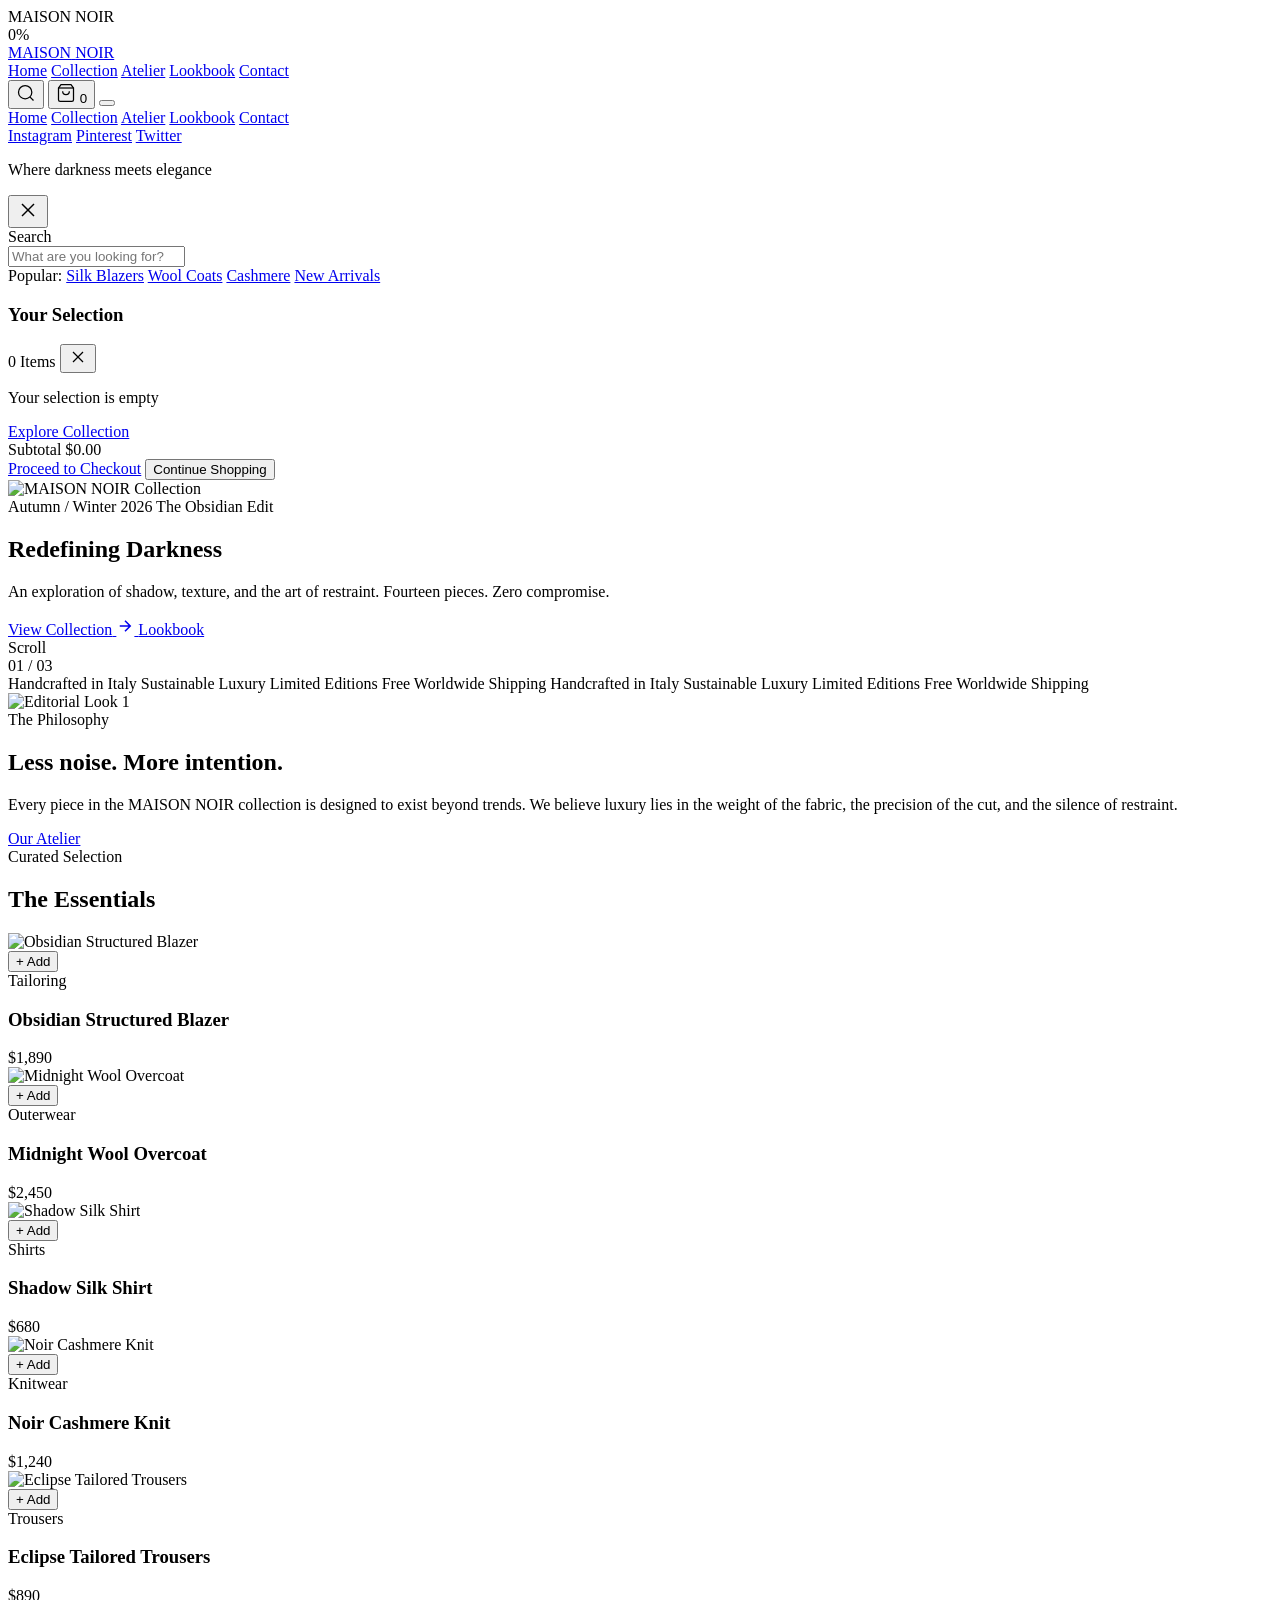
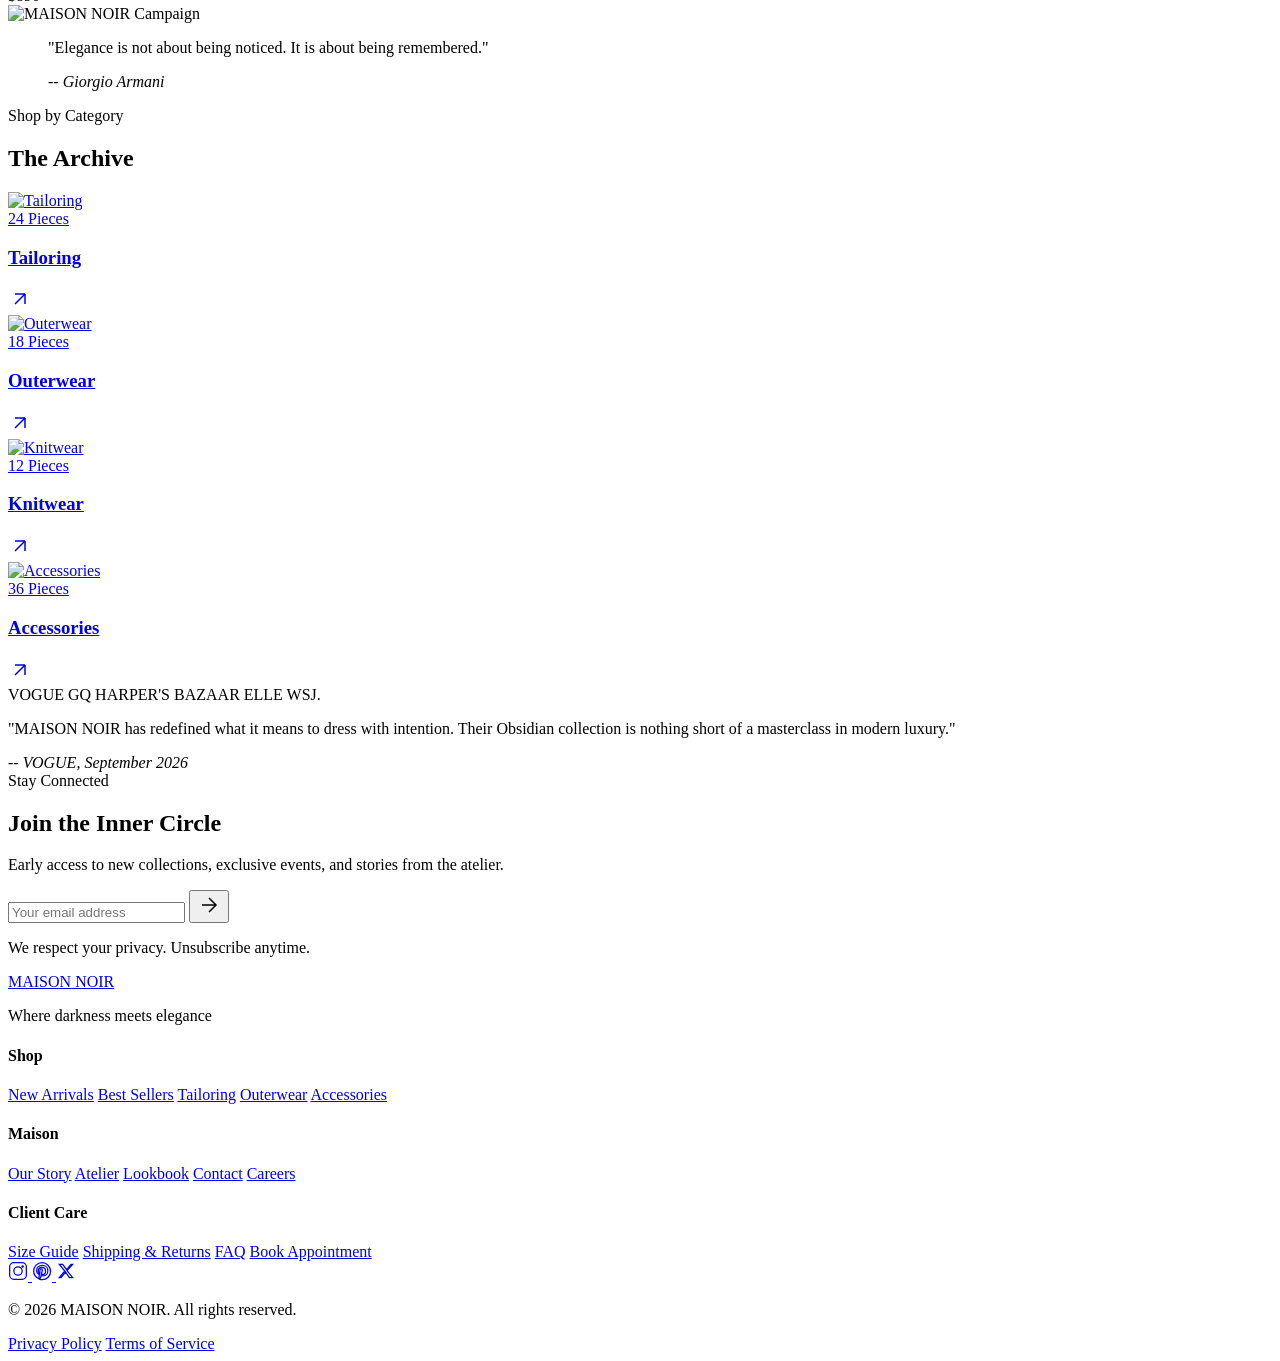
==== index.html @ 8f230a2c "feat: MAISON NOIR homepage — hero, editorial, horizontal scroll collection, bento grid, press, newsl" ====
<!DOCTYPE html>
<html lang="en">
<head>
  <meta charset="UTF-8">
  <meta name="viewport" content="width=device-width, initial-scale=1.0">
  <title>MAISON NOIR — Luxury Fashion House</title>
  <meta name="description" content="MAISON NOIR — Where darkness meets elegance. Curated luxury fashion for the discerning.">
  <link rel="preconnect" href="https://fonts.googleapis.com">
  <link rel="preconnect" href="https://fonts.gstatic.com" crossorigin>
  <link href="https://fonts.googleapis.com/css2?family=Cormorant+Garamond:ital,wght@0,300;0,400;0,500;0,600;0,700;1,300;1,400;1,500&family=Outfit:wght@200;300;400;500;600;700&display=swap" rel="stylesheet">
  <link rel="stylesheet" href="css/style.css">
  <!-- GSAP + ScrollTrigger + Lenis for premium scroll experience -->
  <script src="https://cdn.jsdelivr.net/npm/gsap@3.12.7/dist/gsap.min.js" defer></script>
  <script src="https://cdn.jsdelivr.net/npm/gsap@3.12.7/dist/ScrollTrigger.min.js" defer></script>
  <script src="https://unpkg.com/lenis@1.1.18/dist/lenis.min.js" defer></script>
</head>
<body data-page="home">

  <!-- CUSTOM CURSOR -->
  <div class="cursor" id="cursor">
    <div class="cursor-dot"></div>
    <div class="cursor-ring"></div>
  </div>

  <!-- PRELOADER -->
  <div class="preloader" id="preloader">
    <div class="preloader-inner">
      <div class="preloader-line"></div>
      <span class="preloader-text">MAISON NOIR</span>
      <div class="preloader-counter">
        <span id="preloader-num">0</span><span>%</span>
      </div>
    </div>
  </div>

  <!-- NAVIGATION -->
  <header class="nav" id="nav">
    <div class="nav-inner">
      <a href="index.html" class="nav-logo">
        <span class="logo-text">MAISON</span>
        <span class="logo-accent">NOIR</span>
      </a>
      <nav class="nav-menu">
        <a href="index.html" class="nav-link active" data-text="Home">Home</a>
        <a href="shop.html" class="nav-link" data-text="Collection">Collection</a>
        <a href="about.html" class="nav-link" data-text="Atelier">Atelier</a>
        <a href="lookbook.html" class="nav-link" data-text="Lookbook">Lookbook</a>
        <a href="contact.html" class="nav-link" data-text="Contact">Contact</a>
      </nav>
      <div class="nav-actions">
        <button class="nav-btn nav-search-btn" aria-label="Search">
          <svg width="20" height="20" viewBox="0 0 24 24" fill="none" stroke="currentColor" stroke-width="1.5"><circle cx="11" cy="11" r="8"/><path d="m21 21-4.35-4.35"/></svg>
        </button>
        <button class="nav-btn nav-cart-btn" aria-label="Cart">
          <svg width="20" height="20" viewBox="0 0 24 24" fill="none" stroke="currentColor" stroke-width="1.5"><path d="M6 2L3 6v14a2 2 0 002 2h14a2 2 0 002-2V6l-3-4z"/><line x1="3" y1="6" x2="21" y2="6"/><path d="M16 10a4 4 0 01-8 0"/></svg>
          <span class="cart-count">0</span>
        </button>
        <button class="nav-btn nav-menu-btn" id="menuToggle" aria-label="Menu">
          <div class="menu-btn-lines">
            <span></span>
            <span></span>
          </div>
        </button>
      </div>
    </div>
  </header>

  <!-- MOBILE MENU -->
  <div class="mobile-menu" id="mobileMenu">
    <div class="mobile-menu-bg"></div>
    <div class="mobile-menu-content">
      <nav class="mobile-nav">
        <a href="index.html" class="mobile-link active" data-index="01">Home</a>
        <a href="shop.html" class="mobile-link" data-index="02">Collection</a>
        <a href="about.html" class="mobile-link" data-index="03">Atelier</a>
        <a href="lookbook.html" class="mobile-link" data-index="04">Lookbook</a>
        <a href="contact.html" class="mobile-link" data-index="05">Contact</a>
      </nav>
      <div class="mobile-menu-footer">
        <div class="mobile-socials">
          <a href="#">Instagram</a>
          <a href="#">Pinterest</a>
          <a href="#">Twitter</a>
        </div>
        <p class="mobile-tagline">Where darkness meets elegance</p>
      </div>
    </div>
  </div>

  <!-- SEARCH OVERLAY -->
  <div class="search-overlay" id="searchOverlay">
    <button class="search-close" id="searchClose" aria-label="Close search">
      <svg width="24" height="24" viewBox="0 0 24 24" fill="none" stroke="currentColor" stroke-width="1.5"><line x1="18" y1="6" x2="6" y2="18"/><line x1="6" y1="6" x2="18" y2="18"/></svg>
    </button>
    <div class="search-inner">
      <span class="search-label">Search</span>
      <div class="search-input-wrap">
        <input type="text" class="search-input" placeholder="What are you looking for?" autocomplete="off">
        <div class="search-input-line"></div>
      </div>
      <div class="search-suggestions">
        <span>Popular:</span>
        <a href="shop.html">Silk Blazers</a>
        <a href="shop.html">Wool Coats</a>
        <a href="shop.html">Cashmere</a>
        <a href="shop.html">New Arrivals</a>
      </div>
    </div>
  </div>

  <!-- CART DRAWER -->
  <div class="cart-overlay" id="cartOverlay"></div>
  <div class="cart-drawer" id="cartDrawer">
    <div class="cart-header">
      <h3>Your Selection</h3>
      <span class="cart-item-count">0 Items</span>
      <button class="cart-close" id="cartClose" aria-label="Close cart">
        <svg width="20" height="20" viewBox="0 0 24 24" fill="none" stroke="currentColor" stroke-width="1.5"><line x1="18" y1="6" x2="6" y2="18"/><line x1="6" y1="6" x2="18" y2="18"/></svg>
      </button>
    </div>
    <div class="cart-body">
      <div class="cart-empty">
        <p>Your selection is empty</p>
        <a href="shop.html" class="btn btn-primary">Explore Collection</a>
      </div>
      <div class="cart-items"></div>
    </div>
    <div class="cart-footer">
      <div class="cart-subtotal">
        <span>Subtotal</span>
        <span class="cart-subtotal-price">$0.00</span>
      </div>
      <a href="#" class="btn btn-primary btn-full">Proceed to Checkout</a>
      <button class="btn btn-ghost cart-continue">Continue Shopping</button>
    </div>
  </div>

  <!-- ====== HERO SECTION ====== -->
  <section class="hero" id="hero">
    <div class="hero-bg">
      <div class="hero-bg-overlay"></div>
      <img src="https://images.unsplash.com/photo-1558618666-fcd25c85f82e?w=1920&q=80" alt="MAISON NOIR Collection" class="hero-bg-img">
    </div>
    <div class="hero-content">
      <div class="hero-eyebrow">
        <span class="hero-season">Autumn / Winter 2026</span>
        <span class="hero-divider"></span>
        <span class="hero-collection-name">The Obsidian Edit</span>
      </div>
      <h1 class="hero-title">
        <span class="hero-title-line"><span class="hero-title-word">Redefining</span></span>
        <span class="hero-title-line"><span class="hero-title-word">Darkness</span></span>
      </h1>
      <p class="hero-subtitle">An exploration of shadow, texture, and the art of restraint. Fourteen pieces. Zero compromise.</p>
      <div class="hero-ctas">
        <a href="shop.html" class="btn btn-primary">
          <span class="btn-text">View Collection</span>
          <span class="btn-arrow">
            <svg width="18" height="18" viewBox="0 0 24 24" fill="none" stroke="currentColor" stroke-width="2"><path d="M5 12h14M12 5l7 7-7 7"/></svg>
          </span>
        </a>
        <a href="lookbook.html" class="btn btn-ghost">
          <span class="btn-text">Lookbook</span>
        </a>
      </div>
    </div>
    <div class="hero-scroll-indicator">
      <span>Scroll</span>
      <div class="hero-scroll-line"></div>
    </div>
    <div class="hero-slide-counter">
      <span class="counter-current">01</span>
      <span class="counter-sep">/</span>
      <span class="counter-total">03</span>
    </div>
  </section>

  <!-- ====== MARQUEE SECTION ====== -->
  <section class="marquee-section">
    <div class="marquee-track">
      <div class="marquee-content">
        <span class="marquee-item">Handcrafted in Italy</span>
        <span class="marquee-dot"></span>
        <span class="marquee-item">Sustainable Luxury</span>
        <span class="marquee-dot"></span>
        <span class="marquee-item">Limited Editions</span>
        <span class="marquee-dot"></span>
        <span class="marquee-item">Free Worldwide Shipping</span>
        <span class="marquee-dot"></span>
        <span class="marquee-item">Handcrafted in Italy</span>
        <span class="marquee-dot"></span>
        <span class="marquee-item">Sustainable Luxury</span>
        <span class="marquee-dot"></span>
        <span class="marquee-item">Limited Editions</span>
        <span class="marquee-dot"></span>
        <span class="marquee-item">Free Worldwide Shipping</span>
        <span class="marquee-dot"></span>
      </div>
    </div>
  </section>

  <!-- ====== EDITORIAL SPLIT SECTION ====== -->
  <section class="editorial" id="editorial">
    <div class="editorial-grid">
      <div class="editorial-left">
        <div class="editorial-img-wrap" data-speed="0.8">
          <img src="https://images.unsplash.com/photo-1617127365659-c47fa864d8bc?w=800&q=80" alt="Editorial Look 1" class="editorial-img">
        </div>
      </div>
      <div class="editorial-right">
        <div class="editorial-text">
          <span class="section-label">The Philosophy</span>
          <h2 class="editorial-heading">
            <span class="line-reveal">Less noise.</span>
            <span class="line-reveal">More intention.</span>
          </h2>
          <p class="editorial-desc">Every piece in the MAISON NOIR collection is designed to exist beyond trends. We believe luxury lies in the weight of the fabric, the precision of the cut, and the silence of restraint.</p>
          <a href="about.html" class="btn btn-ghost">
            <span class="btn-text">Our Atelier</span>
            <span class="btn-line"></span>
          </a>
        </div>
      </div>
    </div>
  </section>

  <!-- ====== FEATURED COLLECTION (HORIZONTAL SCROLL) ====== -->
  <section class="featured-collection" id="featuredCollection">
    <div class="fc-header">
      <span class="section-label">Curated Selection</span>
      <h2 class="section-title">The Essentials</h2>
    </div>
    <div class="fc-scroll-wrap">
      <div class="fc-track">
        <!-- Product 1 -->
        <article class="fc-card" data-product="obsidian-blazer">
          <div class="fc-card-img">
            <img src="https://images.unsplash.com/photo-1594938298603-c8148c4dae35?w=600&q=80" alt="Obsidian Structured Blazer">
            <div class="fc-card-overlay">
              <button class="fc-quick-add" data-name="Obsidian Structured Blazer" data-price="1890">+ Add</button>
            </div>
          </div>
          <div class="fc-card-info">
            <span class="fc-card-category">Tailoring</span>
            <h3 class="fc-card-title">Obsidian Structured Blazer</h3>
            <span class="fc-card-price">$1,890</span>
          </div>
        </article>
        <!-- Product 2 -->
        <article class="fc-card" data-product="midnight-overcoat">
          <div class="fc-card-img">
            <img src="https://images.unsplash.com/photo-1608236415053-3691791bbffe?w=600&q=80" alt="Midnight Wool Overcoat">
            <div class="fc-card-overlay">
              <button class="fc-quick-add" data-name="Midnight Wool Overcoat" data-price="2450">+ Add</button>
            </div>
          </div>
          <div class="fc-card-info">
            <span class="fc-card-category">Outerwear</span>
            <h3 class="fc-card-title">Midnight Wool Overcoat</h3>
            <span class="fc-card-price">$2,450</span>
          </div>
        </article>
        <!-- Product 3 -->
        <article class="fc-card" data-product="shadow-silk-shirt">
          <div class="fc-card-img">
            <img src="https://images.unsplash.com/photo-1602810318383-e386cc2a3ccf?w=600&q=80" alt="Shadow Silk Shirt">
            <div class="fc-card-overlay">
              <button class="fc-quick-add" data-name="Shadow Silk Shirt" data-price="680">+ Add</button>
            </div>
          </div>
          <div class="fc-card-info">
            <span class="fc-card-category">Shirts</span>
            <h3 class="fc-card-title">Shadow Silk Shirt</h3>
            <span class="fc-card-price">$680</span>
          </div>
        </article>
        <!-- Product 4 -->
        <article class="fc-card" data-product="noir-cashmere-knit">
          <div class="fc-card-img">
            <img src="https://images.unsplash.com/photo-1621072156002-e2fccdc0b176?w=600&q=80" alt="Noir Cashmere Knit">
            <div class="fc-card-overlay">
              <button class="fc-quick-add" data-name="Noir Cashmere Knit" data-price="1240">+ Add</button>
            </div>
          </div>
          <div class="fc-card-info">
            <span class="fc-card-category">Knitwear</span>
            <h3 class="fc-card-title">Noir Cashmere Knit</h3>
            <span class="fc-card-price">$1,240</span>
          </div>
        </article>
        <!-- Product 5 -->
        <article class="fc-card" data-product="eclipse-trousers">
          <div class="fc-card-img">
            <img src="https://images.unsplash.com/photo-1624378439575-d8705ad7ae80?w=600&q=80" alt="Eclipse Tailored Trousers">
            <div class="fc-card-overlay">
              <button class="fc-quick-add" data-name="Eclipse Tailored Trousers" data-price="890">+ Add</button>
            </div>
          </div>
          <div class="fc-card-info">
            <span class="fc-card-category">Trousers</span>
            <h3 class="fc-card-title">Eclipse Tailored Trousers</h3>
            <span class="fc-card-price">$890</span>
          </div>
        </article>
      </div>
    </div>
    <div class="fc-progress">
      <div class="fc-progress-bar"></div>
    </div>
  </section>

  <!-- ====== FULL-WIDTH IMAGE BREAK ====== -->
  <section class="image-break" id="imageBreak">
    <div class="image-break-inner" data-speed="0.6">
      <img src="https://images.unsplash.com/photo-1507003211169-0a1dd7228f2d?w=1920&q=80" alt="MAISON NOIR Campaign" class="image-break-img">
    </div>
    <div class="image-break-text">
      <blockquote>
        <p class="quote-text">"Elegance is not about being noticed. It is about being remembered."</p>
        <cite class="quote-author">-- Giorgio Armani</cite>
      </blockquote>
    </div>
  </section>

  <!-- ====== CATEGORIES BENTO GRID ====== -->
  <section class="categories" id="categories">
    <div class="container">
      <div class="categories-header">
        <span class="section-label">Shop by Category</span>
        <h2 class="section-title">The Archive</h2>
      </div>
      <div class="bento-grid">
        <a href="shop.html" class="bento-item bento-large" data-category="tailoring">
          <div class="bento-img-wrap">
            <img src="https://images.unsplash.com/photo-1598808503746-f34c53b9323e?w=800&q=80" alt="Tailoring">
          </div>
          <div class="bento-info">
            <span class="bento-count">24 Pieces</span>
            <h3 class="bento-title">Tailoring</h3>
            <span class="bento-arrow">
              <svg width="24" height="24" viewBox="0 0 24 24" fill="none" stroke="currentColor" stroke-width="1.5"><path d="M7 17L17 7M17 7H7M17 7v10"/></svg>
            </span>
          </div>
        </a>
        <a href="shop.html" class="bento-item bento-tall" data-category="outerwear">
          <div class="bento-img-wrap">
            <img src="https://images.unsplash.com/photo-1544022613-e87ca75a784a?w=600&q=80" alt="Outerwear">
          </div>
          <div class="bento-info">
            <span class="bento-count">18 Pieces</span>
            <h3 class="bento-title">Outerwear</h3>
            <span class="bento-arrow">
              <svg width="24" height="24" viewBox="0 0 24 24" fill="none" stroke="currentColor" stroke-width="1.5"><path d="M7 17L17 7M17 7H7M17 7v10"/></svg>
            </span>
          </div>
        </a>
        <a href="shop.html" class="bento-item" data-category="knitwear">
          <div class="bento-img-wrap">
            <img src="https://images.unsplash.com/photo-1614975059251-992f11792571?w=600&q=80" alt="Knitwear">
          </div>
          <div class="bento-info">
            <span class="bento-count">12 Pieces</span>
            <h3 class="bento-title">Knitwear</h3>
            <span class="bento-arrow">
              <svg width="24" height="24" viewBox="0 0 24 24" fill="none" stroke="currentColor" stroke-width="1.5"><path d="M7 17L17 7M17 7H7M17 7v10"/></svg>
            </span>
          </div>
        </a>
        <a href="shop.html" class="bento-item" data-category="accessories">
          <div class="bento-img-wrap">
            <img src="https://images.unsplash.com/photo-1553062407-98eeb64c6a62?w=600&q=80" alt="Accessories">
          </div>
          <div class="bento-info">
            <span class="bento-count">36 Pieces</span>
            <h3 class="bento-title">Accessories</h3>
            <span class="bento-arrow">
              <svg width="24" height="24" viewBox="0 0 24 24" fill="none" stroke="currentColor" stroke-width="1.5"><path d="M7 17L17 7M17 7H7M17 7v10"/></svg>
            </span>
          </div>
        </a>
      </div>
    </div>
  </section>

  <!-- ====== TESTIMONIAL / PRESS SECTION ====== -->
  <section class="press-section" id="press">
    <div class="container">
      <div class="press-logos">
        <span class="press-logo">VOGUE</span>
        <span class="press-logo">GQ</span>
        <span class="press-logo">HARPER'S BAZAAR</span>
        <span class="press-logo">ELLE</span>
        <span class="press-logo">WSJ.</span>
      </div>
      <div class="press-quote">
        <p>"MAISON NOIR has redefined what it means to dress with intention. Their Obsidian collection is nothing short of a masterclass in modern luxury."</p>
        <cite>-- VOGUE, September 2026</cite>
      </div>
    </div>
  </section>

  <!-- ====== NEWSLETTER SECTION ====== -->
  <section class="newsletter" id="newsletter">
    <div class="container">
      <div class="newsletter-inner">
        <div class="newsletter-text">
          <span class="section-label">Stay Connected</span>
          <h2 class="newsletter-heading">Join the Inner Circle</h2>
          <p>Early access to new collections, exclusive events, and stories from the atelier.</p>
        </div>
        <form class="newsletter-form" id="newsletterForm">
          <div class="newsletter-input-wrap">
            <input type="email" class="newsletter-input" placeholder="Your email address" required>
            <button type="submit" class="newsletter-submit">
              <svg width="24" height="24" viewBox="0 0 24 24" fill="none" stroke="currentColor" stroke-width="1.5"><path d="M5 12h14M12 5l7 7-7 7"/></svg>
            </button>
          </div>
          <p class="newsletter-note">We respect your privacy. Unsubscribe anytime.</p>
        </form>
      </div>
    </div>
  </section>

  <!-- ====== FOOTER ====== -->
  <footer class="footer" id="footer">
    <div class="container">
      <div class="footer-top">
        <div class="footer-brand">
          <a href="index.html" class="footer-logo">
            <span class="logo-text">MAISON</span>
            <span class="logo-accent">NOIR</span>
          </a>
          <p class="footer-tagline">Where darkness meets elegance</p>
        </div>
        <div class="footer-columns">
          <div class="footer-col">
            <h4 class="footer-col-title">Shop</h4>
            <a href="shop.html">New Arrivals</a>
            <a href="shop.html">Best Sellers</a>
            <a href="shop.html">Tailoring</a>
            <a href="shop.html">Outerwear</a>
            <a href="shop.html">Accessories</a>
          </div>
          <div class="footer-col">
            <h4 class="footer-col-title">Maison</h4>
            <a href="about.html">Our Story</a>
            <a href="about.html">Atelier</a>
            <a href="lookbook.html">Lookbook</a>
            <a href="contact.html">Contact</a>
            <a href="#">Careers</a>
          </div>
          <div class="footer-col">
            <h4 class="footer-col-title">Client Care</h4>
            <a href="contact.html">Size Guide</a>
            <a href="contact.html">Shipping & Returns</a>
            <a href="contact.html">FAQ</a>
            <a href="contact.html">Book Appointment</a>
          </div>
        </div>
      </div>
      <div class="footer-bottom">
        <div class="footer-socials">
          <a href="#" class="social-link" aria-label="Instagram">
            <svg width="20" height="20" viewBox="0 0 24 24" fill="none" stroke="currentColor" stroke-width="1.5"><rect x="2" y="2" width="20" height="20" rx="5"/><circle cx="12" cy="12" r="5"/><circle cx="17.5" cy="6.5" r="1.5" fill="currentColor" stroke="none"/></svg>
          </a>
          <a href="#" class="social-link" aria-label="Pinterest">
            <svg width="20" height="20" viewBox="0 0 24 24" fill="none" stroke="currentColor" stroke-width="1.5"><path d="M12 2C6.48 2 2 6.48 2 12c0 4.25 2.67 7.9 6.44 9.34-.09-.78-.17-1.99.04-2.85.18-.78 1.17-4.97 1.17-4.97s-.3-.6-.3-1.49c0-1.4.81-2.44 1.82-2.44.86 0 1.27.64 1.27 1.41 0 .86-.55 2.15-.83 3.34-.24 1 .5 1.81 1.48 1.81 1.78 0 3.14-1.88 3.14-4.58 0-2.39-1.72-4.07-4.18-4.07-2.85 0-4.52 2.14-4.52 4.35 0 .86.33 1.78.74 2.28.08.1.09.19.07.29-.08.31-.25 1-.28 1.14-.05.19-.15.23-.35.14-1.31-.61-2.13-2.52-2.13-4.06 0-3.31 2.41-6.35 6.95-6.35 3.65 0 6.49 2.6 6.49 6.07 0 3.63-2.29 6.55-5.47 6.55-1.07 0-2.07-.56-2.41-1.21l-.66 2.5c-.24.92-.88 2.07-1.32 2.77.99.31 2.04.47 3.13.47 5.52 0 10-4.48 10-10S17.52 2 12 2z"/></svg>
          </a>
          <a href="#" class="social-link" aria-label="Twitter">
            <svg width="20" height="20" viewBox="0 0 24 24" fill="none" stroke="currentColor" stroke-width="1.5"><path d="M4 4l6.5 8L4 20h2l5.5-6.8L16 20h4l-6.8-8.5L20 4h-2l-5.2 6.4L8 4H4z"/></svg>
          </a>
        </div>
        <p class="footer-copy">&copy; 2026 MAISON NOIR. All rights reserved.</p>
        <div class="footer-legal">
          <a href="#">Privacy Policy</a>
          <a href="#">Terms of Service</a>
        </div>
      </div>
    </div>
  </footer>

  <script src="js/main.js"></script>
</body>
</html>
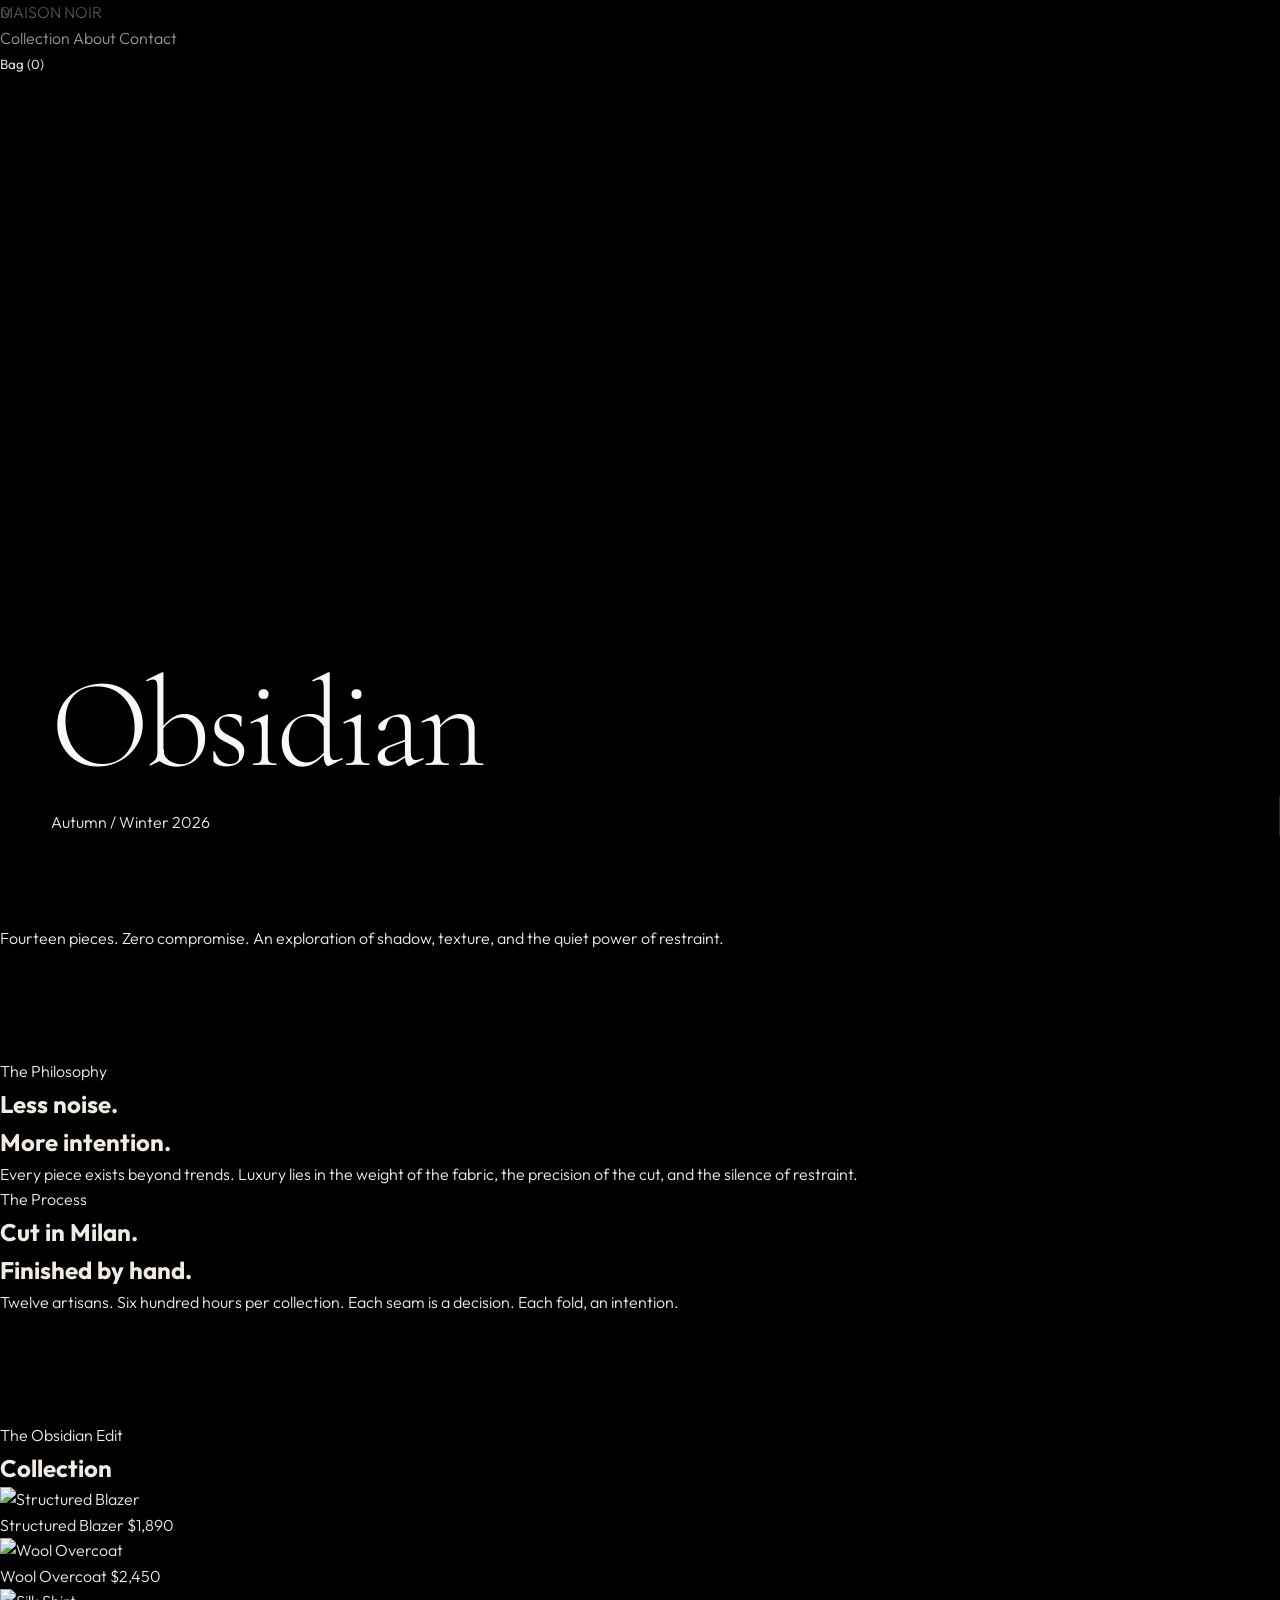
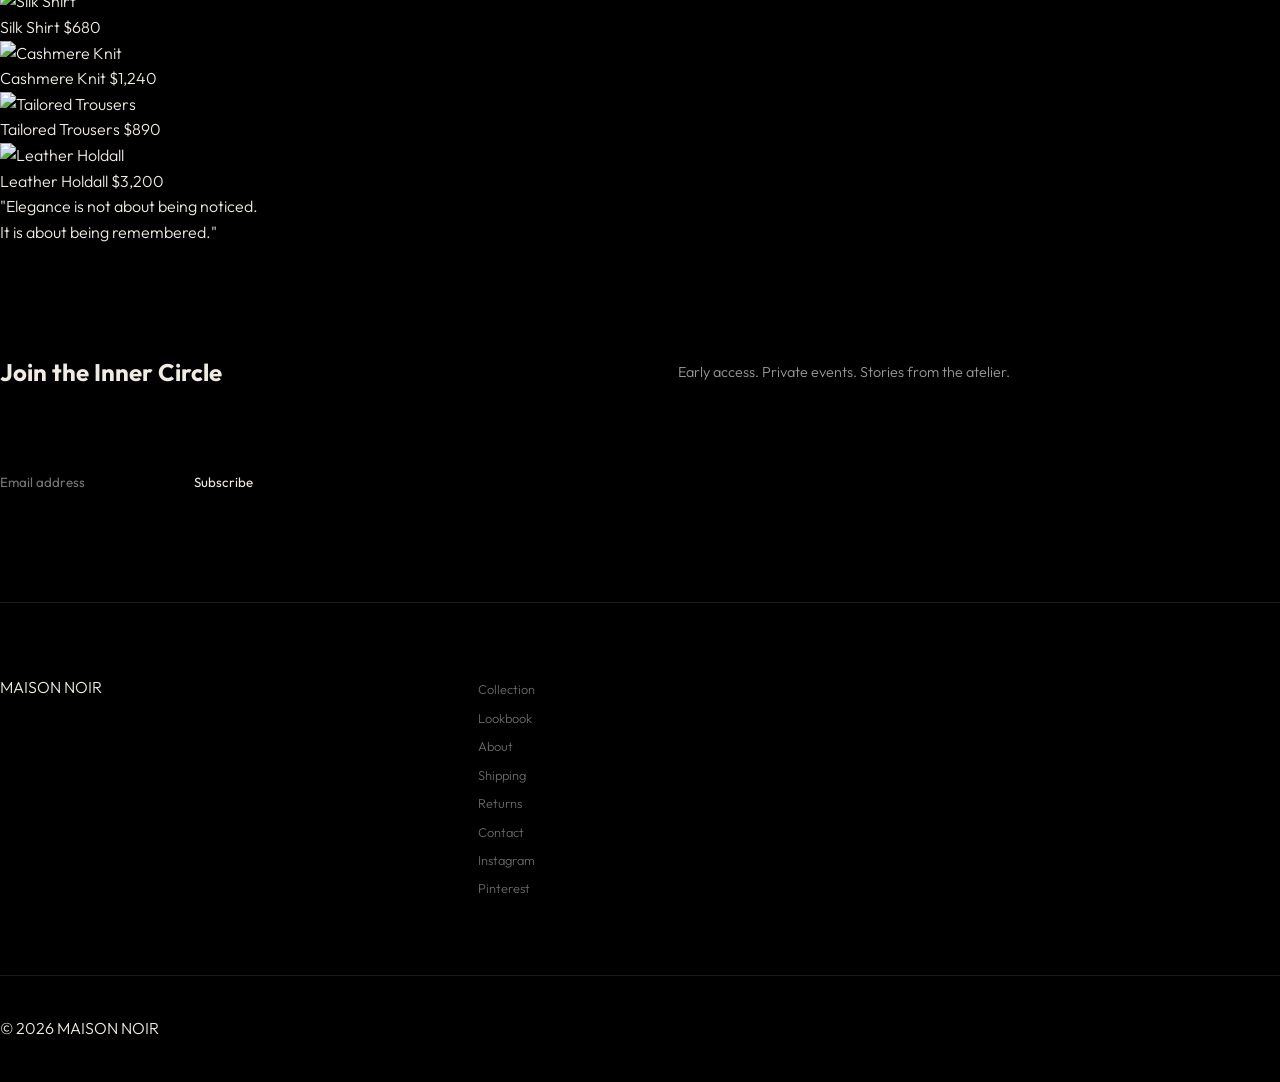
==== commit 0c2fc0f1: "v2: complete rebuild - editorial minimal aesthetic" ====
--- a/index.html
+++ b/index.html
@@ -3,479 +3,202 @@
 <head>
   <meta charset="UTF-8">
   <meta name="viewport" content="width=device-width, initial-scale=1.0">
-  <title>MAISON NOIR — Luxury Fashion House</title>
-  <meta name="description" content="MAISON NOIR — Where darkness meets elegance. Curated luxury fashion for the discerning.">
+  <title>MAISON NOIR</title>
+  <meta name="description" content="MAISON NOIR">
   <link rel="preconnect" href="https://fonts.googleapis.com">
   <link rel="preconnect" href="https://fonts.gstatic.com" crossorigin>
-  <link href="https://fonts.googleapis.com/css2?family=Cormorant+Garamond:ital,wght@0,300;0,400;0,500;0,600;0,700;1,300;1,400;1,500&family=Outfit:wght@200;300;400;500;600;700&display=swap" rel="stylesheet">
+  <link href="https://fonts.googleapis.com/css2?family=Cormorant:ital,opsz,wght@0,3..72,300;0,3..72,400;0,3..72,500;1,3..72,300;1,3..72,400&display=swap" rel="stylesheet">
   <link rel="stylesheet" href="css/style.css">
-  <!-- GSAP + ScrollTrigger + Lenis for premium scroll experience -->
   <script src="https://cdn.jsdelivr.net/npm/gsap@3.12.7/dist/gsap.min.js" defer></script>
   <script src="https://cdn.jsdelivr.net/npm/gsap@3.12.7/dist/ScrollTrigger.min.js" defer></script>
   <script src="https://unpkg.com/lenis@1.1.18/dist/lenis.min.js" defer></script>
 </head>
-<body data-page="home">
-
-  <!-- CUSTOM CURSOR -->
-  <div class="cursor" id="cursor">
-    <div class="cursor-dot"></div>
-    <div class="cursor-ring"></div>
+<body>
+
+  <!-- LOADER -->
+  <div class="loader" id="loader">
+    <div class="loader-counter" id="loaderCounter">0</div>
   </div>
 
-  <!-- PRELOADER -->
-  <div class="preloader" id="preloader">
-    <div class="preloader-inner">
-      <div class="preloader-line"></div>
-      <span class="preloader-text">MAISON NOIR</span>
-      <div class="preloader-counter">
-        <span id="preloader-num">0</span><span>%</span>
-      </div>
-    </div>
-  </div>
-
-  <!-- NAVIGATION -->
+  <!-- NAV -->
   <header class="nav" id="nav">
-    <div class="nav-inner">
-      <a href="index.html" class="nav-logo">
-        <span class="logo-text">MAISON</span>
-        <span class="logo-accent">NOIR</span>
-      </a>
-      <nav class="nav-menu">
-        <a href="index.html" class="nav-link active" data-text="Home">Home</a>
-        <a href="shop.html" class="nav-link" data-text="Collection">Collection</a>
-        <a href="about.html" class="nav-link" data-text="Atelier">Atelier</a>
-        <a href="lookbook.html" class="nav-link" data-text="Lookbook">Lookbook</a>
-        <a href="contact.html" class="nav-link" data-text="Contact">Contact</a>
-      </nav>
-      <div class="nav-actions">
-        <button class="nav-btn nav-search-btn" aria-label="Search">
-          <svg width="20" height="20" viewBox="0 0 24 24" fill="none" stroke="currentColor" stroke-width="1.5"><circle cx="11" cy="11" r="8"/><path d="m21 21-4.35-4.35"/></svg>
-        </button>
-        <button class="nav-btn nav-cart-btn" aria-label="Cart">
-          <svg width="20" height="20" viewBox="0 0 24 24" fill="none" stroke="currentColor" stroke-width="1.5"><path d="M6 2L3 6v14a2 2 0 002 2h14a2 2 0 002-2V6l-3-4z"/><line x1="3" y1="6" x2="21" y2="6"/><path d="M16 10a4 4 0 01-8 0"/></svg>
-          <span class="cart-count">0</span>
-        </button>
-        <button class="nav-btn nav-menu-btn" id="menuToggle" aria-label="Menu">
-          <div class="menu-btn-lines">
-            <span></span>
-            <span></span>
-          </div>
-        </button>
-      </div>
-    </div>
+    <a href="/" class="nav-logo">MAISON NOIR</a>
+    <nav class="nav-links">
+      <a href="/">Collection</a>
+      <a href="/">About</a>
+      <a href="/">Contact</a>
+    </nav>
+    <button class="nav-cart" aria-label="Cart">Bag (0)</button>
   </header>
 
-  <!-- MOBILE MENU -->
-  <div class="mobile-menu" id="mobileMenu">
-    <div class="mobile-menu-bg"></div>
-    <div class="mobile-menu-content">
-      <nav class="mobile-nav">
-        <a href="index.html" class="mobile-link active" data-index="01">Home</a>
-        <a href="shop.html" class="mobile-link" data-index="02">Collection</a>
-        <a href="about.html" class="mobile-link" data-index="03">Atelier</a>
-        <a href="lookbook.html" class="mobile-link" data-index="04">Lookbook</a>
-        <a href="contact.html" class="mobile-link" data-index="05">Contact</a>
-      </nav>
-      <div class="mobile-menu-footer">
-        <div class="mobile-socials">
+  <!-- HERO -->
+  <section class="hero">
+    <div class="hero-media">
+      <img src="https://images.unsplash.com/photo-1509631179647-0177331693ae?w=1920&q=85&fm=jpg" alt="" class="hero-img">
+    </div>
+    <div class="hero-content">
+      <h1 class="hero-title">Obsidian</h1>
+      <p class="hero-sub">Autumn / Winter 2026</p>
+    </div>
+    <div class="hero-scroll">
+      <div class="hero-scroll-line"></div>
+    </div>
+  </section>
+
+  <!-- INTRO -->
+  <section class="intro">
+    <div class="intro-inner">
+      <p class="intro-text">Fourteen pieces. Zero compromise. An exploration of shadow, texture, and the quiet power of restraint.</p>
+    </div>
+  </section>
+
+  <!-- EDITORIAL -->
+  <section class="editorial">
+    <div class="editorial-row">
+      <div class="editorial-image">
+        <div class="img-wrap">
+          <img src="https://images.unsplash.com/photo-1617127365659-c47fa864d8bc?w=900&q=80&fm=jpg" alt="" loading="lazy">
+        </div>
+      </div>
+      <div class="editorial-text">
+        <span class="label">The Philosophy</span>
+        <h2>Less noise.<br>More intention.</h2>
+        <p>Every piece exists beyond trends. Luxury lies in the weight of the fabric, the precision of the cut, and the silence of restraint.</p>
+      </div>
+    </div>
+    <div class="editorial-row editorial-row--reverse">
+      <div class="editorial-image">
+        <div class="img-wrap">
+          <img src="https://images.unsplash.com/photo-1539109136881-3be0616acf4b?w=900&q=80&fm=jpg" alt="" loading="lazy">
+        </div>
+      </div>
+      <div class="editorial-text">
+        <span class="label">The Process</span>
+        <h2>Cut in Milan.<br>Finished by hand.</h2>
+        <p>Twelve artisans. Six hundred hours per collection. Each seam is a decision. Each fold, an intention.</p>
+      </div>
+    </div>
+  </section>
+
+  <!-- COLLECTION -->
+  <section class="collection">
+    <div class="collection-header">
+      <span class="label">The Obsidian Edit</span>
+      <h2>Collection</h2>
+    </div>
+    <div class="collection-grid">
+      <a href="#" class="product">
+        <div class="product-img">
+          <img src="https://images.unsplash.com/photo-1594938298603-c8148c4dae35?w=700&q=80&fm=jpg" alt="Structured Blazer" loading="lazy">
+        </div>
+        <div class="product-info">
+          <span class="product-name">Structured Blazer</span>
+          <span class="product-price">$1,890</span>
+        </div>
+      </a>
+      <a href="#" class="product">
+        <div class="product-img">
+          <img src="https://images.unsplash.com/photo-1608236415053-3691791bbffe?w=700&q=80&fm=jpg" alt="Wool Overcoat" loading="lazy">
+        </div>
+        <div class="product-info">
+          <span class="product-name">Wool Overcoat</span>
+          <span class="product-price">$2,450</span>
+        </div>
+      </a>
+      <a href="#" class="product">
+        <div class="product-img">
+          <img src="https://images.unsplash.com/photo-1602810318383-e386cc2a3ccf?w=700&q=80&fm=jpg" alt="Silk Shirt" loading="lazy">
+        </div>
+        <div class="product-info">
+          <span class="product-name">Silk Shirt</span>
+          <span class="product-price">$680</span>
+        </div>
+      </a>
+      <a href="#" class="product">
+        <div class="product-img">
+          <img src="https://images.unsplash.com/photo-1621072156002-e2fccdc0b176?w=700&q=80&fm=jpg" alt="Cashmere Knit" loading="lazy">
+        </div>
+        <div class="product-info">
+          <span class="product-name">Cashmere Knit</span>
+          <span class="product-price">$1,240</span>
+        </div>
+      </a>
+      <a href="#" class="product">
+        <div class="product-img">
+          <img src="https://images.unsplash.com/photo-1624378439575-d8705ad7ae80?w=700&q=80&fm=jpg" alt="Tailored Trousers" loading="lazy">
+        </div>
+        <div class="product-info">
+          <span class="product-name">Tailored Trousers</span>
+          <span class="product-price">$890</span>
+        </div>
+      </a>
+      <a href="#" class="product">
+        <div class="product-img">
+          <img src="https://images.unsplash.com/photo-1553062407-98eeb64c6a62?w=700&q=80&fm=jpg" alt="Leather Holdall" loading="lazy">
+        </div>
+        <div class="product-info">
+          <span class="product-name">Leather Holdall</span>
+          <span class="product-price">$3,200</span>
+        </div>
+      </a>
+    </div>
+  </section>
+
+  <!-- LOOKBOOK STRIP -->
+  <section class="lookbook">
+    <div class="lookbook-track">
+      <div class="lookbook-item"><img src="https://images.unsplash.com/photo-1515886657613-9f3515b0c78f?w=600&q=80&fm=jpg" alt="" loading="lazy"></div>
+      <div class="lookbook-item"><img src="https://images.unsplash.com/photo-1509631179647-0177331693ae?w=600&q=80&fm=jpg" alt="" loading="lazy"></div>
+      <div class="lookbook-item"><img src="https://images.unsplash.com/photo-1496747611176-843222e1e57c?w=600&q=80&fm=jpg" alt="" loading="lazy"></div>
+      <div class="lookbook-item"><img src="https://images.unsplash.com/photo-1539109136881-3be0616acf4b?w=600&q=80&fm=jpg" alt="" loading="lazy"></div>
+      <div class="lookbook-item"><img src="https://images.unsplash.com/photo-1544022613-e87ca75a784a?w=600&q=80&fm=jpg" alt="" loading="lazy"></div>
+    </div>
+  </section>
+
+  <!-- QUOTE -->
+  <section class="quote-section">
+    <blockquote class="quote">
+      <p>"Elegance is not about being noticed.<br>It is about being remembered."</p>
+    </blockquote>
+  </section>
+
+  <!-- NEWSLETTER -->
+  <section class="newsletter">
+    <div class="newsletter-inner">
+      <h2>Join the Inner Circle</h2>
+      <p>Early access. Private events. Stories from the atelier.</p>
+      <form class="newsletter-form" id="newsletterForm">
+        <input type="email" placeholder="Email address" required>
+        <button type="submit">Subscribe</button>
+      </form>
+    </div>
+  </section>
+
+  <!-- FOOTER -->
+  <footer class="footer">
+    <div class="footer-top">
+      <div class="footer-brand">
+        <span class="footer-logo">MAISON NOIR</span>
+      </div>
+      <div class="footer-links">
+        <div class="footer-col">
+          <a href="#">Collection</a>
+          <a href="#">Lookbook</a>
+          <a href="#">About</a>
+        </div>
+        <div class="footer-col">
+          <a href="#">Shipping</a>
+          <a href="#">Returns</a>
+          <a href="#">Contact</a>
+        </div>
+        <div class="footer-col">
           <a href="#">Instagram</a>
           <a href="#">Pinterest</a>
-          <a href="#">Twitter</a>
-        </div>
-        <p class="mobile-tagline">Where darkness meets elegance</p>
-      </div>
-    </div>
-  </div>
-
-  <!-- SEARCH OVERLAY -->
-  <div class="search-overlay" id="searchOverlay">
-    <button class="search-close" id="searchClose" aria-label="Close search">
-      <svg width="24" height="24" viewBox="0 0 24 24" fill="none" stroke="currentColor" stroke-width="1.5"><line x1="18" y1="6" x2="6" y2="18"/><line x1="6" y1="6" x2="18" y2="18"/></svg>
-    </button>
-    <div class="search-inner">
-      <span class="search-label">Search</span>
-      <div class="search-input-wrap">
-        <input type="text" class="search-input" placeholder="What are you looking for?" autocomplete="off">
-        <div class="search-input-line"></div>
-      </div>
-      <div class="search-suggestions">
-        <span>Popular:</span>
-        <a href="shop.html">Silk Blazers</a>
-        <a href="shop.html">Wool Coats</a>
-        <a href="shop.html">Cashmere</a>
-        <a href="shop.html">New Arrivals</a>
-      </div>
-    </div>
-  </div>
-
-  <!-- CART DRAWER -->
-  <div class="cart-overlay" id="cartOverlay"></div>
-  <div class="cart-drawer" id="cartDrawer">
-    <div class="cart-header">
-      <h3>Your Selection</h3>
-      <span class="cart-item-count">0 Items</span>
-      <button class="cart-close" id="cartClose" aria-label="Close cart">
-        <svg width="20" height="20" viewBox="0 0 24 24" fill="none" stroke="currentColor" stroke-width="1.5"><line x1="18" y1="6" x2="6" y2="18"/><line x1="6" y1="6" x2="18" y2="18"/></svg>
-      </button>
-    </div>
-    <div class="cart-body">
-      <div class="cart-empty">
-        <p>Your selection is empty</p>
-        <a href="shop.html" class="btn btn-primary">Explore Collection</a>
-      </div>
-      <div class="cart-items"></div>
-    </div>
-    <div class="cart-footer">
-      <div class="cart-subtotal">
-        <span>Subtotal</span>
-        <span class="cart-subtotal-price">$0.00</span>
-      </div>
-      <a href="#" class="btn btn-primary btn-full">Proceed to Checkout</a>
-      <button class="btn btn-ghost cart-continue">Continue Shopping</button>
-    </div>
-  </div>
-
-  <!-- ====== HERO SECTION ====== -->
-  <section class="hero" id="hero">
-    <div class="hero-bg">
-      <div class="hero-bg-overlay"></div>
-      <img src="https://images.unsplash.com/photo-1558618666-fcd25c85f82e?w=1920&q=80" alt="MAISON NOIR Collection" class="hero-bg-img">
-    </div>
-    <div class="hero-content">
-      <div class="hero-eyebrow">
-        <span class="hero-season">Autumn / Winter 2026</span>
-        <span class="hero-divider"></span>
-        <span class="hero-collection-name">The Obsidian Edit</span>
-      </div>
-      <h1 class="hero-title">
-        <span class="hero-title-line"><span class="hero-title-word">Redefining</span></span>
-        <span class="hero-title-line"><span class="hero-title-word">Darkness</span></span>
-      </h1>
-      <p class="hero-subtitle">An exploration of shadow, texture, and the art of restraint. Fourteen pieces. Zero compromise.</p>
-      <div class="hero-ctas">
-        <a href="shop.html" class="btn btn-primary">
-          <span class="btn-text">View Collection</span>
-          <span class="btn-arrow">
-            <svg width="18" height="18" viewBox="0 0 24 24" fill="none" stroke="currentColor" stroke-width="2"><path d="M5 12h14M12 5l7 7-7 7"/></svg>
-          </span>
-        </a>
-        <a href="lookbook.html" class="btn btn-ghost">
-          <span class="btn-text">Lookbook</span>
-        </a>
-      </div>
-    </div>
-    <div class="hero-scroll-indicator">
-      <span>Scroll</span>
-      <div class="hero-scroll-line"></div>
-    </div>
-    <div class="hero-slide-counter">
-      <span class="counter-current">01</span>
-      <span class="counter-sep">/</span>
-      <span class="counter-total">03</span>
-    </div>
-  </section>
-
-  <!-- ====== MARQUEE SECTION ====== -->
-  <section class="marquee-section">
-    <div class="marquee-track">
-      <div class="marquee-content">
-        <span class="marquee-item">Handcrafted in Italy</span>
-        <span class="marquee-dot"></span>
-        <span class="marquee-item">Sustainable Luxury</span>
-        <span class="marquee-dot"></span>
-        <span class="marquee-item">Limited Editions</span>
-        <span class="marquee-dot"></span>
-        <span class="marquee-item">Free Worldwide Shipping</span>
-        <span class="marquee-dot"></span>
-        <span class="marquee-item">Handcrafted in Italy</span>
-        <span class="marquee-dot"></span>
-        <span class="marquee-item">Sustainable Luxury</span>
-        <span class="marquee-dot"></span>
-        <span class="marquee-item">Limited Editions</span>
-        <span class="marquee-dot"></span>
-        <span class="marquee-item">Free Worldwide Shipping</span>
-        <span class="marquee-dot"></span>
-      </div>
-    </div>
-  </section>
-
-  <!-- ====== EDITORIAL SPLIT SECTION ====== -->
-  <section class="editorial" id="editorial">
-    <div class="editorial-grid">
-      <div class="editorial-left">
-        <div class="editorial-img-wrap" data-speed="0.8">
-          <img src="https://images.unsplash.com/photo-1617127365659-c47fa864d8bc?w=800&q=80" alt="Editorial Look 1" class="editorial-img">
-        </div>
-      </div>
-      <div class="editorial-right">
-        <div class="editorial-text">
-          <span class="section-label">The Philosophy</span>
-          <h2 class="editorial-heading">
-            <span class="line-reveal">Less noise.</span>
-            <span class="line-reveal">More intention.</span>
-          </h2>
-          <p class="editorial-desc">Every piece in the MAISON NOIR collection is designed to exist beyond trends. We believe luxury lies in the weight of the fabric, the precision of the cut, and the silence of restraint.</p>
-          <a href="about.html" class="btn btn-ghost">
-            <span class="btn-text">Our Atelier</span>
-            <span class="btn-line"></span>
-          </a>
-        </div>
-      </div>
-    </div>
-  </section>
-
-  <!-- ====== FEATURED COLLECTION (HORIZONTAL SCROLL) ====== -->
-  <section class="featured-collection" id="featuredCollection">
-    <div class="fc-header">
-      <span class="section-label">Curated Selection</span>
-      <h2 class="section-title">The Essentials</h2>
-    </div>
-    <div class="fc-scroll-wrap">
-      <div class="fc-track">
-        <!-- Product 1 -->
-        <article class="fc-card" data-product="obsidian-blazer">
-          <div class="fc-card-img">
-            <img src="https://images.unsplash.com/photo-1594938298603-c8148c4dae35?w=600&q=80" alt="Obsidian Structured Blazer">
-            <div class="fc-card-overlay">
-              <button class="fc-quick-add" data-name="Obsidian Structured Blazer" data-price="1890">+ Add</button>
-            </div>
-          </div>
-          <div class="fc-card-info">
-            <span class="fc-card-category">Tailoring</span>
-            <h3 class="fc-card-title">Obsidian Structured Blazer</h3>
-            <span class="fc-card-price">$1,890</span>
-          </div>
-        </article>
-        <!-- Product 2 -->
-        <article class="fc-card" data-product="midnight-overcoat">
-          <div class="fc-card-img">
-            <img src="https://images.unsplash.com/photo-1608236415053-3691791bbffe?w=600&q=80" alt="Midnight Wool Overcoat">
-            <div class="fc-card-overlay">
-              <button class="fc-quick-add" data-name="Midnight Wool Overcoat" data-price="2450">+ Add</button>
-            </div>
-          </div>
-          <div class="fc-card-info">
-            <span class="fc-card-category">Outerwear</span>
-            <h3 class="fc-card-title">Midnight Wool Overcoat</h3>
-            <span class="fc-card-price">$2,450</span>
-          </div>
-        </article>
-        <!-- Product 3 -->
-        <article class="fc-card" data-product="shadow-silk-shirt">
-          <div class="fc-card-img">
-            <img src="https://images.unsplash.com/photo-1602810318383-e386cc2a3ccf?w=600&q=80" alt="Shadow Silk Shirt">
-            <div class="fc-card-overlay">
-              <button class="fc-quick-add" data-name="Shadow Silk Shirt" data-price="680">+ Add</button>
-            </div>
-          </div>
-          <div class="fc-card-info">
-            <span class="fc-card-category">Shirts</span>
-            <h3 class="fc-card-title">Shadow Silk Shirt</h3>
-            <span class="fc-card-price">$680</span>
-          </div>
-        </article>
-        <!-- Product 4 -->
-        <article class="fc-card" data-product="noir-cashmere-knit">
-          <div class="fc-card-img">
-            <img src="https://images.unsplash.com/photo-1621072156002-e2fccdc0b176?w=600&q=80" alt="Noir Cashmere Knit">
-            <div class="fc-card-overlay">
-              <button class="fc-quick-add" data-name="Noir Cashmere Knit" data-price="1240">+ Add</button>
-            </div>
-          </div>
-          <div class="fc-card-info">
-            <span class="fc-card-category">Knitwear</span>
-            <h3 class="fc-card-title">Noir Cashmere Knit</h3>
-            <span class="fc-card-price">$1,240</span>
-          </div>
-        </article>
-        <!-- Product 5 -->
-        <article class="fc-card" data-product="eclipse-trousers">
-          <div class="fc-card-img">
-            <img src="https://images.unsplash.com/photo-1624378439575-d8705ad7ae80?w=600&q=80" alt="Eclipse Tailored Trousers">
-            <div class="fc-card-overlay">
-              <button class="fc-quick-add" data-name="Eclipse Tailored Trousers" data-price="890">+ Add</button>
-            </div>
-          </div>
-          <div class="fc-card-info">
-            <span class="fc-card-category">Trousers</span>
-            <h3 class="fc-card-title">Eclipse Tailored Trousers</h3>
-            <span class="fc-card-price">$890</span>
-          </div>
-        </article>
-      </div>
-    </div>
-    <div class="fc-progress">
-      <div class="fc-progress-bar"></div>
-    </div>
-  </section>
-
-  <!-- ====== FULL-WIDTH IMAGE BREAK ====== -->
-  <section class="image-break" id="imageBreak">
-    <div class="image-break-inner" data-speed="0.6">
-      <img src="https://images.unsplash.com/photo-1507003211169-0a1dd7228f2d?w=1920&q=80" alt="MAISON NOIR Campaign" class="image-break-img">
-    </div>
-    <div class="image-break-text">
-      <blockquote>
-        <p class="quote-text">"Elegance is not about being noticed. It is about being remembered."</p>
-        <cite class="quote-author">-- Giorgio Armani</cite>
-      </blockquote>
-    </div>
-  </section>
-
-  <!-- ====== CATEGORIES BENTO GRID ====== -->
-  <section class="categories" id="categories">
-    <div class="container">
-      <div class="categories-header">
-        <span class="section-label">Shop by Category</span>
-        <h2 class="section-title">The Archive</h2>
-      </div>
-      <div class="bento-grid">
-        <a href="shop.html" class="bento-item bento-large" data-category="tailoring">
-          <div class="bento-img-wrap">
-            <img src="https://images.unsplash.com/photo-1598808503746-f34c53b9323e?w=800&q=80" alt="Tailoring">
-          </div>
-          <div class="bento-info">
-            <span class="bento-count">24 Pieces</span>
-            <h3 class="bento-title">Tailoring</h3>
-            <span class="bento-arrow">
-              <svg width="24" height="24" viewBox="0 0 24 24" fill="none" stroke="currentColor" stroke-width="1.5"><path d="M7 17L17 7M17 7H7M17 7v10"/></svg>
-            </span>
-          </div>
-        </a>
-        <a href="shop.html" class="bento-item bento-tall" data-category="outerwear">
-          <div class="bento-img-wrap">
-            <img src="https://images.unsplash.com/photo-1544022613-e87ca75a784a?w=600&q=80" alt="Outerwear">
-          </div>
-          <div class="bento-info">
-            <span class="bento-count">18 Pieces</span>
-            <h3 class="bento-title">Outerwear</h3>
-            <span class="bento-arrow">
-              <svg width="24" height="24" viewBox="0 0 24 24" fill="none" stroke="currentColor" stroke-width="1.5"><path d="M7 17L17 7M17 7H7M17 7v10"/></svg>
-            </span>
-          </div>
-        </a>
-        <a href="shop.html" class="bento-item" data-category="knitwear">
-          <div class="bento-img-wrap">
-            <img src="https://images.unsplash.com/photo-1614975059251-992f11792571?w=600&q=80" alt="Knitwear">
-          </div>
-          <div class="bento-info">
-            <span class="bento-count">12 Pieces</span>
-            <h3 class="bento-title">Knitwear</h3>
-            <span class="bento-arrow">
-              <svg width="24" height="24" viewBox="0 0 24 24" fill="none" stroke="currentColor" stroke-width="1.5"><path d="M7 17L17 7M17 7H7M17 7v10"/></svg>
-            </span>
-          </div>
-        </a>
-        <a href="shop.html" class="bento-item" data-category="accessories">
-          <div class="bento-img-wrap">
-            <img src="https://images.unsplash.com/photo-1553062407-98eeb64c6a62?w=600&q=80" alt="Accessories">
-          </div>
-          <div class="bento-info">
-            <span class="bento-count">36 Pieces</span>
-            <h3 class="bento-title">Accessories</h3>
-            <span class="bento-arrow">
-              <svg width="24" height="24" viewBox="0 0 24 24" fill="none" stroke="currentColor" stroke-width="1.5"><path d="M7 17L17 7M17 7H7M17 7v10"/></svg>
-            </span>
-          </div>
-        </a>
-      </div>
-    </div>
-  </section>
-
-  <!-- ====== TESTIMONIAL / PRESS SECTION ====== -->
-  <section class="press-section" id="press">
-    <div class="container">
-      <div class="press-logos">
-        <span class="press-logo">VOGUE</span>
-        <span class="press-logo">GQ</span>
-        <span class="press-logo">HARPER'S BAZAAR</span>
-        <span class="press-logo">ELLE</span>
-        <span class="press-logo">WSJ.</span>
-      </div>
-      <div class="press-quote">
-        <p>"MAISON NOIR has redefined what it means to dress with intention. Their Obsidian collection is nothing short of a masterclass in modern luxury."</p>
-        <cite>-- VOGUE, September 2026</cite>
-      </div>
-    </div>
-  </section>
-
-  <!-- ====== NEWSLETTER SECTION ====== -->
-  <section class="newsletter" id="newsletter">
-    <div class="container">
-      <div class="newsletter-inner">
-        <div class="newsletter-text">
-          <span class="section-label">Stay Connected</span>
-          <h2 class="newsletter-heading">Join the Inner Circle</h2>
-          <p>Early access to new collections, exclusive events, and stories from the atelier.</p>
-        </div>
-        <form class="newsletter-form" id="newsletterForm">
-          <div class="newsletter-input-wrap">
-            <input type="email" class="newsletter-input" placeholder="Your email address" required>
-            <button type="submit" class="newsletter-submit">
-              <svg width="24" height="24" viewBox="0 0 24 24" fill="none" stroke="currentColor" stroke-width="1.5"><path d="M5 12h14M12 5l7 7-7 7"/></svg>
-            </button>
-          </div>
-          <p class="newsletter-note">We respect your privacy. Unsubscribe anytime.</p>
-        </form>
-      </div>
-    </div>
-  </section>
-
-  <!-- ====== FOOTER ====== -->
-  <footer class="footer" id="footer">
-    <div class="container">
-      <div class="footer-top">
-        <div class="footer-brand">
-          <a href="index.html" class="footer-logo">
-            <span class="logo-text">MAISON</span>
-            <span class="logo-accent">NOIR</span>
-          </a>
-          <p class="footer-tagline">Where darkness meets elegance</p>
-        </div>
-        <div class="footer-columns">
-          <div class="footer-col">
-            <h4 class="footer-col-title">Shop</h4>
-            <a href="shop.html">New Arrivals</a>
-            <a href="shop.html">Best Sellers</a>
-            <a href="shop.html">Tailoring</a>
-            <a href="shop.html">Outerwear</a>
-            <a href="shop.html">Accessories</a>
-          </div>
-          <div class="footer-col">
-            <h4 class="footer-col-title">Maison</h4>
-            <a href="about.html">Our Story</a>
-            <a href="about.html">Atelier</a>
-            <a href="lookbook.html">Lookbook</a>
-            <a href="contact.html">Contact</a>
-            <a href="#">Careers</a>
-          </div>
-          <div class="footer-col">
-            <h4 class="footer-col-title">Client Care</h4>
-            <a href="contact.html">Size Guide</a>
-            <a href="contact.html">Shipping & Returns</a>
-            <a href="contact.html">FAQ</a>
-            <a href="contact.html">Book Appointment</a>
-          </div>
-        </div>
-      </div>
-      <div class="footer-bottom">
-        <div class="footer-socials">
-          <a href="#" class="social-link" aria-label="Instagram">
-            <svg width="20" height="20" viewBox="0 0 24 24" fill="none" stroke="currentColor" stroke-width="1.5"><rect x="2" y="2" width="20" height="20" rx="5"/><circle cx="12" cy="12" r="5"/><circle cx="17.5" cy="6.5" r="1.5" fill="currentColor" stroke="none"/></svg>
-          </a>
-          <a href="#" class="social-link" aria-label="Pinterest">
-            <svg width="20" height="20" viewBox="0 0 24 24" fill="none" stroke="currentColor" stroke-width="1.5"><path d="M12 2C6.48 2 2 6.48 2 12c0 4.25 2.67 7.9 6.44 9.34-.09-.78-.17-1.99.04-2.85.18-.78 1.17-4.97 1.17-4.97s-.3-.6-.3-1.49c0-1.4.81-2.44 1.82-2.44.86 0 1.27.64 1.27 1.41 0 .86-.55 2.15-.83 3.34-.24 1 .5 1.81 1.48 1.81 1.78 0 3.14-1.88 3.14-4.58 0-2.39-1.72-4.07-4.18-4.07-2.85 0-4.52 2.14-4.52 4.35 0 .86.33 1.78.74 2.28.08.1.09.19.07.29-.08.31-.25 1-.28 1.14-.05.19-.15.23-.35.14-1.31-.61-2.13-2.52-2.13-4.06 0-3.31 2.41-6.35 6.95-6.35 3.65 0 6.49 2.6 6.49 6.07 0 3.63-2.29 6.55-5.47 6.55-1.07 0-2.07-.56-2.41-1.21l-.66 2.5c-.24.92-.88 2.07-1.32 2.77.99.31 2.04.47 3.13.47 5.52 0 10-4.48 10-10S17.52 2 12 2z"/></svg>
-          </a>
-          <a href="#" class="social-link" aria-label="Twitter">
-            <svg width="20" height="20" viewBox="0 0 24 24" fill="none" stroke="currentColor" stroke-width="1.5"><path d="M4 4l6.5 8L4 20h2l5.5-6.8L16 20h4l-6.8-8.5L20 4h-2l-5.2 6.4L8 4H4z"/></svg>
-          </a>
-        </div>
-        <p class="footer-copy">&copy; 2026 MAISON NOIR. All rights reserved.</p>
-        <div class="footer-legal">
-          <a href="#">Privacy Policy</a>
-          <a href="#">Terms of Service</a>
-        </div>
-      </div>
+        </div>
+      </div>
+    </div>
+    <div class="footer-bottom">
+      <span>&copy; 2026 MAISON NOIR</span>
     </div>
   </footer>
 
--- a/css/style.css
+++ b/css/style.css
@@ -0,0 +1,1256 @@
+@import url('https://fonts.googleapis.com/css2?family=Cormorant+Garamond:ital,wght@0,300;0,400;0,500;0,600;0,700;1,300;1,400;1,500&family=Outfit:wght@200;300;400;500;600;700&display=swap');
+
+/* ========================================
+   MAISON NOIR — LUXURY DESIGN SYSTEM
+   Ultra-premium dark fashion house
+   ======================================== */
+
+:root {
+  /* Core Palette */
+  --black: #000000;
+  --noir: #0a0a0a;
+  --charcoal: #1a1a1a;
+  --graphite: #2a2a2a;
+  --slate: #3a3a3a;
+  --muted: #6a6a6a;
+  --silver: #999999;
+  --cream: #f0ebe3;
+  --ivory: #faf8f5;
+  --white: #ffffff;
+  --accent: #c8b08c;
+  --accent-light: #d4c4a8;
+  --accent-dark: #a89068;
+  --red-subtle: #8b3a3a;
+
+  /* Typography */
+  --font-display: 'Cormorant Garamond', Georgia, 'Times New Roman', serif;
+  --font-body: 'Outfit', -apple-system, BlinkMacSystemFont, sans-serif;
+
+  /* Spacing */
+  --container: 1440px;
+  --gutter: clamp(20px, 4vw, 80px);
+  --nav-h: 72px;
+  --section-pad: clamp(80px, 12vh, 160px);
+
+  /* Motion */
+  --ease-out: cubic-bezier(0.16, 1, 0.3, 1);
+  --ease-in-out: cubic-bezier(0.65, 0, 0.35, 1);
+  --ease-elastic: cubic-bezier(0.34, 1.56, 0.64, 1);
+  --duration: 0.8s;
+  --duration-fast: 0.4s;
+  --duration-slow: 1.2s;
+
+  /* Shadows & Effects */
+  --shadow-sm: 0 2px 8px rgba(0,0,0,0.3);
+  --shadow-md: 0 8px 32px rgba(0,0,0,0.4);
+  --shadow-lg: 0 24px 64px rgba(0,0,0,0.5);
+  --glow-accent: 0 0 40px rgba(200,176,140,0.08);
+}
+
+/* ---- RESET ---- */
+*, *::before, *::after { box-sizing: border-box; margin: 0; padding: 0; }
+html { font-size: 16px; -webkit-font-smoothing: antialiased; -moz-osx-font-smoothing: grayscale; }
+html.lenis, html.lenis body { height: auto; }
+.lenis.lenis-smooth { scroll-behavior: auto !important; }
+.lenis.lenis-smooth [data-lenis-prevent] { overscroll-behavior: contain; }
+body { font-family: var(--font-body); background: var(--black); color: var(--cream); line-height: 1.6; overflow-x: hidden; font-weight: 300; }
+a { text-decoration: none; color: inherit; transition: color 0.3s ease; }
+img { max-width: 100%; display: block; }
+ul, ol { list-style: none; }
+button { cursor: pointer; font-family: var(--font-body); border: none; outline: none; background: none; color: inherit; }
+input, textarea, select { font-family: var(--font-body); outline: none; border: none; background: none; color: var(--cream); }
+::selection { background: var(--accent); color: var(--black); }
+
+/* Scrollbar */
+::-webkit-scrollbar { width: 4px; }
+::-webkit-scrollbar-track { background: var(--black); }
+::-webkit-scrollbar-thumb { background: var(--graphite); border-radius: 2px; }
+::-webkit-scrollbar-thumb:hover { background: var(--accent); }
+
+/* ---- UTILITIES ---- */
+.container { max-width: var(--container); margin: 0 auto; padding: 0 var(--gutter); }
+.section-label {
+  font-family: var(--font-body);
+  font-size: 0.7rem;
+  font-weight: 500;
+  letter-spacing: 0.3em;
+  text-transform: uppercase;
+  color: var(--accent);
+  display: block;
+  margin-bottom: 1.5rem;
+}
+.section-title {
+  font-family: var(--font-display);
+  font-size: clamp(2.5rem, 5vw, 4.5rem);
+  font-weight: 300;
+  line-height: 1.1;
+  color: var(--ivory);
+  letter-spacing: -0.02em;
+}
+.line-reveal {
+  display: block;
+  overflow: hidden;
+}
+.line-reveal > span, .hero-title-word {
+  display: inline-block;
+  transform: translateY(105%);
+}
+
+/* ---- BUTTONS ---- */
+.btn {
+  display: inline-flex;
+  align-items: center;
+  gap: 12px;
+  font-family: var(--font-body);
+  font-size: 0.75rem;
+  font-weight: 500;
+  letter-spacing: 0.2em;
+  text-transform: uppercase;
+  padding: 16px 40px;
+  border-radius: 0;
+  transition: all 0.4s var(--ease-out);
+  position: relative;
+  overflow: hidden;
+}
+.btn-primary {
+  background: var(--cream);
+  color: var(--black);
+}
+.btn-primary::before {
+  content: '';
+  position: absolute;
+  inset: 0;
+  background: var(--accent);
+  transform: translateX(-101%);
+  transition: transform 0.5s var(--ease-out);
+}
+.btn-primary:hover::before { transform: translateX(0); }
+.btn-primary .btn-text, .btn-primary .btn-arrow { position: relative; z-index: 1; }
+.btn-primary:hover { color: var(--black); }
+
+.btn-ghost {
+  background: transparent;
+  color: var(--cream);
+  padding: 16px 0;
+  border-bottom: 1px solid var(--slate);
+}
+.btn-ghost .btn-line {
+  display: block;
+  width: 40px;
+  height: 1px;
+  background: var(--cream);
+  transition: width 0.4s var(--ease-out);
+}
+.btn-ghost:hover { color: var(--accent); border-color: var(--accent); }
+.btn-ghost:hover .btn-line { width: 60px; background: var(--accent); }
+
+.btn-full { width: 100%; justify-content: center; }
+
+.btn-arrow svg { transition: transform 0.3s var(--ease-out); }
+.btn:hover .btn-arrow svg { transform: translateX(4px); }
+
+/* ---- CUSTOM CURSOR ---- */
+.cursor { position: fixed; top: 0; left: 0; pointer-events: none; z-index: 10000; mix-blend-mode: difference; }
+.cursor-dot {
+  width: 6px; height: 6px;
+  background: var(--white);
+  border-radius: 50%;
+  position: absolute;
+  top: -3px; left: -3px;
+  transition: transform 0.1s ease;
+}
+.cursor-ring {
+  width: 40px; height: 40px;
+  border: 1px solid rgba(255,255,255,0.4);
+  border-radius: 50%;
+  position: absolute;
+  top: -20px; left: -20px;
+  transition: all 0.15s ease-out;
+}
+.cursor.hovering .cursor-ring { transform: scale(1.8); border-color: var(--accent); }
+.cursor.hovering .cursor-dot { transform: scale(2); background: var(--accent); }
+@media (pointer: coarse) { .cursor { display: none; } }
+
+/* ---- PRELOADER ---- */
+.preloader {
+  position: fixed; inset: 0;
+  background: var(--black);
+  z-index: 9999;
+  display: flex;
+  align-items: center;
+  justify-content: center;
+}
+.preloader-inner { text-align: center; }
+.preloader-text {
+  font-family: var(--font-display);
+  font-size: clamp(2rem, 5vw, 4rem);
+  font-weight: 300;
+  letter-spacing: 0.4em;
+  color: var(--ivory);
+  display: block;
+  margin-bottom: 2rem;
+}
+.preloader-line {
+  width: 120px;
+  height: 1px;
+  background: var(--graphite);
+  margin: 0 auto 2rem;
+  position: relative;
+  overflow: hidden;
+}
+.preloader-line::after {
+  content: '';
+  position: absolute;
+  inset: 0;
+  background: var(--accent);
+  transform: scaleX(0);
+  transform-origin: left;
+  animation: preloaderLine 2s var(--ease-out) forwards;
+}
+@keyframes preloaderLine { to { transform: scaleX(1); } }
+.preloader-counter {
+  font-family: var(--font-body);
+  font-size: 0.8rem;
+  letter-spacing: 0.2em;
+  color: var(--muted);
+}
+
+/* ---- NAVIGATION ---- */
+.nav {
+  position: fixed;
+  top: 0; left: 0; right: 0;
+  height: var(--nav-h);
+  z-index: 1000;
+  transition: all 0.5s var(--ease-out);
+}
+.nav::before {
+  content: '';
+  position: absolute; inset: 0;
+  background: linear-gradient(180deg, rgba(0,0,0,0.8) 0%, transparent 100%);
+  transition: opacity 0.5s ease;
+}
+.nav.scrolled::before { opacity: 0; }
+.nav.scrolled {
+  background: rgba(0,0,0,0.9);
+  backdrop-filter: blur(20px);
+  -webkit-backdrop-filter: blur(20px);
+  border-bottom: 1px solid rgba(255,255,255,0.05);
+}
+.nav-inner {
+  display: flex;
+  align-items: center;
+  justify-content: space-between;
+  height: 100%;
+  max-width: var(--container);
+  margin: 0 auto;
+  padding: 0 var(--gutter);
+  position: relative;
+  z-index: 1;
+}
+.nav-logo { display: flex; align-items: baseline; gap: 8px; text-decoration: none; }
+.logo-text {
+  font-family: var(--font-display);
+  font-size: 1.4rem;
+  font-weight: 400;
+  letter-spacing: 0.3em;
+  color: var(--ivory);
+  text-transform: uppercase;
+}
+.logo-accent {
+  font-family: var(--font-display);
+  font-size: 1.4rem;
+  font-weight: 300;
+  font-style: italic;
+  letter-spacing: 0.1em;
+  color: var(--accent);
+}
+.nav-menu { display: flex; gap: 40px; }
+.nav-link {
+  font-size: 0.72rem;
+  font-weight: 400;
+  letter-spacing: 0.2em;
+  text-transform: uppercase;
+  color: var(--silver);
+  position: relative;
+  padding: 4px 0;
+  transition: color 0.3s ease;
+}
+.nav-link::after {
+  content: '';
+  position: absolute;
+  bottom: -2px; left: 0;
+  width: 0; height: 1px;
+  background: var(--accent);
+  transition: width 0.4s var(--ease-out);
+}
+.nav-link:hover, .nav-link.active { color: var(--ivory); }
+.nav-link:hover::after, .nav-link.active::after { width: 100%; }
+
+.nav-actions { display: flex; align-items: center; gap: 20px; }
+.nav-btn {
+  width: 40px; height: 40px;
+  display: flex; align-items: center; justify-content: center;
+  color: var(--silver);
+  transition: color 0.3s ease;
+  position: relative;
+}
+.nav-btn:hover { color: var(--ivory); }
+.cart-count {
+  position: absolute;
+  top: 4px; right: 2px;
+  width: 16px; height: 16px;
+  background: var(--accent);
+  color: var(--black);
+  font-size: 0.55rem;
+  font-weight: 600;
+  display: flex; align-items: center; justify-content: center;
+  border-radius: 50%;
+  opacity: 0;
+  transform: scale(0);
+  transition: all 0.3s var(--ease-elastic);
+}
+.cart-count.visible { opacity: 1; transform: scale(1); }
+
+/* Menu Button */
+.nav-menu-btn { width: 32px; height: 32px; display: none; }
+.menu-btn-lines { display: flex; flex-direction: column; align-items: center; gap: 6px; width: 24px; }
+.menu-btn-lines span {
+  display: block; width: 100%; height: 1px;
+  background: var(--ivory);
+  transition: all 0.4s var(--ease-out);
+  transform-origin: center;
+}
+.nav-menu-btn.active .menu-btn-lines span:first-child { transform: translateY(3.5px) rotate(45deg); }
+.nav-menu-btn.active .menu-btn-lines span:last-child { transform: translateY(-3.5px) rotate(-45deg); }
+
+/* ---- MOBILE MENU ---- */
+.mobile-menu {
+  position: fixed; inset: 0;
+  z-index: 998;
+  pointer-events: none;
+}
+.mobile-menu.open { pointer-events: all; }
+.mobile-menu-bg {
+  position: absolute; inset: 0;
+  background: rgba(0,0,0,0.95);
+  backdrop-filter: blur(40px);
+  -webkit-backdrop-filter: blur(40px);
+  opacity: 0;
+  transition: opacity 0.6s var(--ease-out);
+}
+.mobile-menu.open .mobile-menu-bg { opacity: 1; }
+.mobile-menu-content {
+  position: absolute;
+  top: 50%; left: 50%;
+  transform: translate(-50%, -50%);
+  text-align: center;
+  width: 100%;
+  padding: 0 var(--gutter);
+}
+.mobile-nav { display: flex; flex-direction: column; gap: 8px; }
+.mobile-link {
+  font-family: var(--font-display);
+  font-size: clamp(2rem, 6vw, 4rem);
+  font-weight: 300;
+  color: var(--ivory);
+  opacity: 0;
+  transform: translateY(30px);
+  transition: all 0.5s var(--ease-out);
+  position: relative;
+  display: inline-block;
+}
+.mobile-menu.open .mobile-link { opacity: 1; transform: translateY(0); }
+.mobile-menu.open .mobile-link:nth-child(1) { transition-delay: 0.1s; }
+.mobile-menu.open .mobile-link:nth-child(2) { transition-delay: 0.15s; }
+.mobile-menu.open .mobile-link:nth-child(3) { transition-delay: 0.2s; }
+.mobile-menu.open .mobile-link:nth-child(4) { transition-delay: 0.25s; }
+.mobile-menu.open .mobile-link:nth-child(5) { transition-delay: 0.3s; }
+.mobile-link::before {
+  content: attr(data-index);
+  position: absolute;
+  top: 0; left: -40px;
+  font-family: var(--font-body);
+  font-size: 0.6rem;
+  letter-spacing: 0.1em;
+  color: var(--muted);
+}
+.mobile-link:hover { color: var(--accent); }
+.mobile-link.active { color: var(--accent); }
+
+.mobile-menu-footer {
+  margin-top: 3rem;
+  opacity: 0;
+  transform: translateY(20px);
+  transition: all 0.5s var(--ease-out) 0.4s;
+}
+.mobile-menu.open .mobile-menu-footer { opacity: 1; transform: translateY(0); }
+.mobile-socials { display: flex; justify-content: center; gap: 24px; margin-bottom: 1rem; }
+.mobile-socials a {
+  font-size: 0.7rem;
+  letter-spacing: 0.15em;
+  text-transform: uppercase;
+  color: var(--muted);
+  transition: color 0.3s ease;
+}
+.mobile-socials a:hover { color: var(--accent); }
+.mobile-tagline {
+  font-family: var(--font-display);
+  font-style: italic;
+  font-size: 0.9rem;
+  color: var(--slate);
+}
+
+/* ---- SEARCH OVERLAY ---- */
+.search-overlay {
+  position: fixed; inset: 0;
+  background: rgba(0,0,0,0.97);
+  z-index: 1001;
+  display: flex; align-items: center; justify-content: center;
+  opacity: 0;
+  pointer-events: none;
+  transition: opacity 0.5s var(--ease-out);
+}
+.search-overlay.open { opacity: 1; pointer-events: all; }
+.search-close {
+  position: absolute;
+  top: 24px; right: var(--gutter);
+  width: 48px; height: 48px;
+  display: flex; align-items: center; justify-content: center;
+  color: var(--silver);
+  transition: color 0.3s ease, transform 0.3s ease;
+}
+.search-close:hover { color: var(--ivory); transform: rotate(90deg); }
+.search-inner { text-align: center; width: 100%; max-width: 700px; padding: 0 var(--gutter); }
+.search-label {
+  font-family: var(--font-body);
+  font-size: 0.65rem;
+  letter-spacing: 0.3em;
+  text-transform: uppercase;
+  color: var(--muted);
+  display: block;
+  margin-bottom: 2rem;
+}
+.search-input-wrap { position: relative; margin-bottom: 2rem; }
+.search-input {
+  width: 100%;
+  font-family: var(--font-display);
+  font-size: clamp(1.5rem, 4vw, 3rem);
+  font-weight: 300;
+  color: var(--ivory);
+  background: transparent;
+  border: none;
+  border-bottom: 1px solid var(--graphite);
+  padding: 16px 0;
+  text-align: center;
+  transition: border-color 0.3s ease;
+}
+.search-input::placeholder { color: var(--slate); }
+.search-input:focus { border-color: var(--accent); }
+.search-input-line {
+  position: absolute;
+  bottom: 0; left: 50%;
+  width: 0; height: 1px;
+  background: var(--accent);
+  transition: all 0.5s var(--ease-out);
+  transform: translateX(-50%);
+}
+.search-input:focus ~ .search-input-line { width: 100%; }
+.search-suggestions {
+  display: flex;
+  align-items: center;
+  justify-content: center;
+  gap: 16px;
+  flex-wrap: wrap;
+}
+.search-suggestions span {
+  font-size: 0.7rem;
+  letter-spacing: 0.15em;
+  text-transform: uppercase;
+  color: var(--muted);
+}
+.search-suggestions a {
+  font-size: 0.7rem;
+  letter-spacing: 0.1em;
+  text-transform: uppercase;
+  color: var(--silver);
+  padding: 6px 16px;
+  border: 1px solid var(--graphite);
+  transition: all 0.3s ease;
+}
+.search-suggestions a:hover { border-color: var(--accent); color: var(--accent); }
+
+/* ---- CART DRAWER ---- */
+.cart-overlay {
+  position: fixed; inset: 0;
+  background: rgba(0,0,0,0.6);
+  z-index: 1002;
+  opacity: 0;
+  pointer-events: none;
+  transition: opacity 0.4s ease;
+}
+.cart-overlay.open { opacity: 1; pointer-events: all; }
+.cart-drawer {
+  position: fixed;
+  top: 0; right: 0;
+  width: 420px; height: 100vh;
+  background: var(--noir);
+  border-left: 1px solid var(--charcoal);
+  z-index: 1003;
+  display: flex; flex-direction: column;
+  transform: translateX(100%);
+  transition: transform 0.5s var(--ease-out);
+}
+.cart-drawer.open { transform: translateX(0); }
+.cart-header {
+  display: flex;
+  align-items: center;
+  padding: 24px 32px;
+  border-bottom: 1px solid var(--charcoal);
+}
+.cart-header h3 {
+  font-family: var(--font-display);
+  font-size: 1.2rem;
+  font-weight: 400;
+  letter-spacing: 0.1em;
+  color: var(--ivory);
+}
+.cart-item-count {
+  font-size: 0.7rem;
+  letter-spacing: 0.15em;
+  text-transform: uppercase;
+  color: var(--muted);
+  margin-left: 16px;
+}
+.cart-close {
+  margin-left: auto;
+  width: 40px; height: 40px;
+  display: flex; align-items: center; justify-content: center;
+  color: var(--silver);
+  transition: color 0.3s ease;
+}
+.cart-close:hover { color: var(--ivory); }
+.cart-body { flex: 1; overflow-y: auto; padding: 24px 32px; }
+.cart-empty { text-align: center; padding: 40px 0; }
+.cart-empty p {
+  font-size: 0.85rem;
+  color: var(--muted);
+  margin-bottom: 2rem;
+}
+.cart-items { display: flex; flex-direction: column; gap: 20px; }
+.cart-item {
+  display: grid;
+  grid-template-columns: 80px 1fr auto;
+  gap: 16px;
+  padding-bottom: 20px;
+  border-bottom: 1px solid var(--charcoal);
+}
+.cart-item-img {
+  width: 80px; height: 100px;
+  background: var(--charcoal);
+  overflow: hidden;
+}
+.cart-item-img img { width: 100%; height: 100%; object-fit: cover; }
+.cart-item-details { display: flex; flex-direction: column; justify-content: center; }
+.cart-item-name {
+  font-size: 0.8rem;
+  font-weight: 400;
+  letter-spacing: 0.05em;
+  color: var(--ivory);
+  margin-bottom: 4px;
+}
+.cart-item-meta {
+  font-size: 0.7rem;
+  color: var(--muted);
+  margin-bottom: 8px;
+}
+.cart-item-price {
+  font-size: 0.8rem;
+  color: var(--accent);
+  font-weight: 500;
+}
+.cart-item-remove {
+  align-self: start;
+  font-size: 0.65rem;
+  letter-spacing: 0.1em;
+  text-transform: uppercase;
+  color: var(--muted);
+  transition: color 0.3s ease;
+  padding: 4px;
+}
+.cart-item-remove:hover { color: var(--red-subtle); }
+.cart-footer {
+  padding: 24px 32px;
+  border-top: 1px solid var(--charcoal);
+}
+.cart-subtotal {
+  display: flex;
+  justify-content: space-between;
+  align-items: center;
+  margin-bottom: 20px;
+}
+.cart-subtotal span:first-child {
+  font-size: 0.75rem;
+  letter-spacing: 0.15em;
+  text-transform: uppercase;
+  color: var(--silver);
+}
+.cart-subtotal-price {
+  font-family: var(--font-display);
+  font-size: 1.3rem;
+  color: var(--ivory);
+}
+.cart-continue {
+  display: block;
+  width: 100%;
+  text-align: center;
+  font-size: 0.7rem;
+  letter-spacing: 0.15em;
+  text-transform: uppercase;
+  color: var(--muted);
+  padding: 12px 0;
+  margin-top: 8px;
+  transition: color 0.3s ease;
+}
+.cart-continue:hover { color: var(--ivory); }
+
+/* ---- HERO ---- */
+.hero {
+  position: relative;
+  height: 100vh;
+  min-height: 700px;
+  display: flex;
+  align-items: flex-end;
+  padding-bottom: clamp(60px, 10vh, 120px);
+  overflow: hidden;
+}
+.hero-bg {
+  position: absolute; inset: 0;
+}
+.hero-bg-img {
+  width: 100%; height: 100%;
+  object-fit: cover;
+  object-position: center 20%;
+  transform: scale(1.1);
+}
+.hero-bg-overlay {
+  position: absolute; inset: 0;
+  background: linear-gradient(180deg,
+    rgba(0,0,0,0.3) 0%,
+    rgba(0,0,0,0.1) 40%,
+    rgba(0,0,0,0.6) 70%,
+    rgba(0,0,0,0.9) 100%
+  );
+  z-index: 1;
+}
+.hero-content {
+  position: relative;
+  z-index: 2;
+  max-width: var(--container);
+  margin: 0 auto;
+  padding: 0 var(--gutter);
+  width: 100%;
+}
+.hero-eyebrow {
+  display: flex;
+  align-items: center;
+  gap: 16px;
+  margin-bottom: 2rem;
+  opacity: 0;
+}
+.hero-season, .hero-collection-name {
+  font-size: 0.65rem;
+  font-weight: 400;
+  letter-spacing: 0.3em;
+  text-transform: uppercase;
+  color: var(--accent);
+}
+.hero-divider {
+  width: 40px;
+  height: 1px;
+  background: var(--accent);
+}
+.hero-title {
+  font-family: var(--font-display);
+  font-size: clamp(3.5rem, 10vw, 9rem);
+  font-weight: 300;
+  line-height: 0.95;
+  letter-spacing: -0.03em;
+  color: var(--ivory);
+  margin-bottom: 1.5rem;
+}
+.hero-title-line {
+  display: block;
+  overflow: hidden;
+}
+.hero-subtitle {
+  font-size: clamp(0.85rem, 1.2vw, 1rem);
+  font-weight: 300;
+  color: var(--silver);
+  max-width: 480px;
+  line-height: 1.8;
+  margin-bottom: 2.5rem;
+  opacity: 0;
+}
+.hero-ctas {
+  display: flex;
+  align-items: center;
+  gap: 32px;
+  opacity: 0;
+}
+.hero-scroll-indicator {
+  position: absolute;
+  bottom: clamp(30px, 5vh, 60px);
+  left: 50%;
+  transform: translateX(-50%);
+  z-index: 2;
+  display: flex;
+  flex-direction: column;
+  align-items: center;
+  gap: 8px;
+}
+.hero-scroll-indicator span {
+  font-size: 0.55rem;
+  letter-spacing: 0.3em;
+  text-transform: uppercase;
+  color: var(--muted);
+}
+.hero-scroll-line {
+  width: 1px;
+  height: 40px;
+  background: var(--graphite);
+  position: relative;
+  overflow: hidden;
+}
+.hero-scroll-line::after {
+  content: '';
+  position: absolute;
+  top: -100%; left: 0;
+  width: 100%; height: 100%;
+  background: var(--accent);
+  animation: scrollLine 2s ease-in-out infinite;
+}
+@keyframes scrollLine {
+  0% { top: -100%; }
+  50% { top: 0; }
+  100% { top: 100%; }
+}
+.hero-slide-counter {
+  position: absolute;
+  bottom: clamp(30px, 5vh, 60px);
+  right: var(--gutter);
+  z-index: 2;
+  font-size: 0.7rem;
+  letter-spacing: 0.15em;
+  color: var(--muted);
+}
+.counter-current { color: var(--ivory); font-weight: 500; }
+.counter-sep { margin: 0 6px; }
+
+/* ---- MARQUEE ---- */
+.marquee-section {
+  padding: 20px 0;
+  border-top: 1px solid var(--charcoal);
+  border-bottom: 1px solid var(--charcoal);
+  overflow: hidden;
+}
+.marquee-track { display: flex; width: max-content; }
+.marquee-content {
+  display: flex;
+  align-items: center;
+  gap: 40px;
+  animation: marquee 30s linear infinite;
+  padding-right: 40px;
+}
+.marquee-item {
+  font-size: 0.65rem;
+  font-weight: 400;
+  letter-spacing: 0.3em;
+  text-transform: uppercase;
+  color: var(--silver);
+  white-space: nowrap;
+}
+.marquee-dot {
+  width: 4px; height: 4px;
+  background: var(--accent);
+  border-radius: 50%;
+  flex-shrink: 0;
+}
+@keyframes marquee {
+  0% { transform: translateX(0); }
+  100% { transform: translateX(-50%); }
+}
+
+/* ---- EDITORIAL SPLIT ---- */
+.editorial {
+  padding: var(--section-pad) 0;
+}
+.editorial-grid {
+  display: grid;
+  grid-template-columns: 1fr 1fr;
+  gap: clamp(40px, 6vw, 100px);
+  max-width: var(--container);
+  margin: 0 auto;
+  padding: 0 var(--gutter);
+  align-items: center;
+}
+.editorial-img-wrap {
+  position: relative;
+  overflow: hidden;
+  aspect-ratio: 3/4;
+}
+.editorial-img {
+  width: 100%; height: 100%;
+  object-fit: cover;
+  transition: transform 1.2s var(--ease-out);
+}
+.editorial-img-wrap:hover .editorial-img { transform: scale(1.05); }
+.editorial-heading {
+  font-family: var(--font-display);
+  font-size: clamp(2rem, 4vw, 3.5rem);
+  font-weight: 300;
+  line-height: 1.2;
+  color: var(--ivory);
+  margin-bottom: 1.5rem;
+  letter-spacing: -0.01em;
+}
+.editorial-desc {
+  font-size: 0.9rem;
+  font-weight: 300;
+  line-height: 1.9;
+  color: var(--silver);
+  margin-bottom: 2.5rem;
+  max-width: 420px;
+}
+
+/* ---- FEATURED COLLECTION (HORIZONTAL SCROLL) ---- */
+.featured-collection {
+  padding: var(--section-pad) 0;
+}
+.fc-header {
+  max-width: var(--container);
+  margin: 0 auto;
+  padding: 0 var(--gutter);
+  margin-bottom: clamp(40px, 6vh, 80px);
+}
+.fc-scroll-wrap {
+  overflow: hidden;
+  position: relative;
+}
+.fc-track {
+  display: flex;
+  gap: 24px;
+  padding: 0 var(--gutter);
+  cursor: grab;
+}
+.fc-track:active { cursor: grabbing; }
+.fc-card {
+  flex: 0 0 340px;
+  position: relative;
+}
+.fc-card-img {
+  position: relative;
+  overflow: hidden;
+  aspect-ratio: 3/4;
+  background: var(--charcoal);
+}
+.fc-card-img img {
+  width: 100%; height: 100%;
+  object-fit: cover;
+  transition: transform 0.8s var(--ease-out);
+}
+.fc-card:hover .fc-card-img img { transform: scale(1.06); }
+.fc-card-overlay {
+  position: absolute; inset: 0;
+  display: flex;
+  align-items: flex-end;
+  justify-content: center;
+  padding: 24px;
+  background: linear-gradient(180deg, transparent 60%, rgba(0,0,0,0.6) 100%);
+  opacity: 0;
+  transition: opacity 0.4s ease;
+}
+.fc-card:hover .fc-card-overlay { opacity: 1; }
+.fc-quick-add {
+  font-size: 0.65rem;
+  font-weight: 500;
+  letter-spacing: 0.2em;
+  text-transform: uppercase;
+  color: var(--ivory);
+  background: rgba(0,0,0,0.7);
+  backdrop-filter: blur(10px);
+  padding: 12px 28px;
+  border: 1px solid rgba(255,255,255,0.2);
+  transition: all 0.3s ease;
+  transform: translateY(10px);
+}
+.fc-card:hover .fc-quick-add { transform: translateY(0); }
+.fc-quick-add:hover { background: var(--cream); color: var(--black); border-color: var(--cream); }
+.fc-card-info { padding: 16px 0; }
+.fc-card-category {
+  font-size: 0.6rem;
+  font-weight: 400;
+  letter-spacing: 0.25em;
+  text-transform: uppercase;
+  color: var(--muted);
+  display: block;
+  margin-bottom: 6px;
+}
+.fc-card-title {
+  font-family: var(--font-display);
+  font-size: 1.1rem;
+  font-weight: 400;
+  color: var(--ivory);
+  margin-bottom: 6px;
+}
+.fc-card-price {
+  font-size: 0.8rem;
+  color: var(--accent);
+  font-weight: 400;
+  letter-spacing: 0.05em;
+}
+.fc-progress {
+  max-width: var(--container);
+  margin: 2rem auto 0;
+  padding: 0 var(--gutter);
+  height: 1px;
+  background: var(--charcoal);
+  position: relative;
+}
+.fc-progress-bar {
+  position: absolute;
+  top: 0; left: 0;
+  height: 100%;
+  width: 20%;
+  background: var(--accent);
+  transition: width 0.3s ease;
+}
+
+/* ---- IMAGE BREAK ---- */
+.image-break {
+  position: relative;
+  height: 80vh;
+  min-height: 500px;
+  overflow: hidden;
+  display: flex;
+  align-items: center;
+  justify-content: center;
+}
+.image-break-inner {
+  position: absolute; inset: -20%;
+}
+.image-break-img {
+  width: 100%; height: 100%;
+  object-fit: cover;
+  opacity: 0.4;
+}
+.image-break-text {
+  position: relative;
+  z-index: 1;
+  text-align: center;
+  max-width: 700px;
+  padding: 0 var(--gutter);
+}
+.quote-text {
+  font-family: var(--font-display);
+  font-size: clamp(1.5rem, 3vw, 2.5rem);
+  font-weight: 300;
+  font-style: italic;
+  line-height: 1.5;
+  color: var(--ivory);
+  margin-bottom: 1.5rem;
+}
+.quote-author {
+  font-family: var(--font-body);
+  font-size: 0.7rem;
+  font-weight: 400;
+  letter-spacing: 0.2em;
+  text-transform: uppercase;
+  color: var(--muted);
+  font-style: normal;
+}
+
+/* ---- BENTO CATEGORIES ---- */
+.categories {
+  padding: var(--section-pad) 0;
+}
+.categories-header { margin-bottom: clamp(40px, 6vh, 80px); }
+.bento-grid {
+  display: grid;
+  grid-template-columns: 1fr 1fr;
+  grid-template-rows: auto auto;
+  gap: 16px;
+}
+.bento-large { grid-row: 1 / 3; }
+.bento-tall { grid-row: 1 / 3; }
+.bento-item {
+  position: relative;
+  overflow: hidden;
+  display: block;
+  min-height: 280px;
+}
+.bento-large, .bento-tall { min-height: 580px; }
+.bento-img-wrap {
+  position: absolute; inset: 0;
+}
+.bento-img-wrap img {
+  width: 100%; height: 100%;
+  object-fit: cover;
+  transition: transform 1s var(--ease-out);
+  filter: brightness(0.6);
+}
+.bento-item:hover .bento-img-wrap img { transform: scale(1.08); filter: brightness(0.75); }
+.bento-info {
+  position: absolute;
+  bottom: 0; left: 0; right: 0;
+  padding: 32px;
+  z-index: 1;
+}
+.bento-count {
+  font-size: 0.6rem;
+  letter-spacing: 0.25em;
+  text-transform: uppercase;
+  color: var(--accent);
+  display: block;
+  margin-bottom: 8px;
+}
+.bento-title {
+  font-family: var(--font-display);
+  font-size: clamp(1.5rem, 2.5vw, 2.2rem);
+  font-weight: 300;
+  color: var(--ivory);
+}
+.bento-arrow {
+  position: absolute;
+  top: 32px; right: 32px;
+  width: 48px; height: 48px;
+  display: flex; align-items: center; justify-content: center;
+  border: 1px solid rgba(255,255,255,0.2);
+  border-radius: 50%;
+  color: var(--ivory);
+  transition: all 0.4s var(--ease-out);
+  opacity: 0;
+  transform: translate(-10px, 10px);
+}
+.bento-item:hover .bento-arrow { opacity: 1; transform: translate(0, 0); }
+.bento-item:hover .bento-arrow:hover { background: var(--cream); color: var(--black); border-color: var(--cream); }
+
+/* ---- PRESS SECTION ---- */
+.press-section {
+  padding: var(--section-pad) 0;
+  border-top: 1px solid var(--charcoal);
+  border-bottom: 1px solid var(--charcoal);
+}
+.press-logos {
+  display: flex;
+  align-items: center;
+  justify-content: center;
+  gap: clamp(32px, 6vw, 80px);
+  margin-bottom: clamp(40px, 6vh, 80px);
+  flex-wrap: wrap;
+}
+.press-logo {
+  font-family: var(--font-display);
+  font-size: clamp(1rem, 2vw, 1.6rem);
+  font-weight: 400;
+  letter-spacing: 0.2em;
+  color: var(--slate);
+  text-transform: uppercase;
+  transition: color 0.3s ease;
+}
+.press-logo:hover { color: var(--ivory); }
+.press-quote {
+  text-align: center;
+  max-width: 700px;
+  margin: 0 auto;
+}
+.press-quote p {
+  font-family: var(--font-display);
+  font-size: clamp(1.1rem, 2vw, 1.5rem);
+  font-weight: 300;
+  font-style: italic;
+  line-height: 1.7;
+  color: var(--silver);
+  margin-bottom: 1.5rem;
+}
+.press-quote cite {
+  font-family: var(--font-body);
+  font-size: 0.7rem;
+  font-weight: 400;
+  letter-spacing: 0.2em;
+  text-transform: uppercase;
+  color: var(--muted);
+  font-style: normal;
+}
+
+/* ---- NEWSLETTER ---- */
+.newsletter {
+  padding: var(--section-pad) 0;
+}
+.newsletter-inner {
+  display: grid;
+  grid-template-columns: 1fr 1fr;
+  gap: clamp(40px, 6vw, 100px);
+  align-items: center;
+}
+.newsletter-heading {
+  font-family: var(--font-display);
+  font-size: clamp(2rem, 4vw, 3.2rem);
+  font-weight: 300;
+  color: var(--ivory);
+  margin-bottom: 1rem;
+  line-height: 1.2;
+}
+.newsletter-inner p {
+  font-size: 0.9rem;
+  font-weight: 300;
+  color: var(--silver);
+  line-height: 1.8;
+}
+.newsletter-input-wrap {
+  display: flex;
+  align-items: center;
+  border-bottom: 1px solid var(--graphite);
+  padding-bottom: 8px;
+  transition: border-color 0.3s ease;
+}
+.newsletter-input-wrap:focus-within { border-color: var(--accent); }
+.newsletter-input {
+  flex: 1;
+  font-size: 0.9rem;
+  font-weight: 300;
+  color: var(--ivory);
+  padding: 12px 0;
+}
+.newsletter-input::placeholder { color: var(--slate); }
+.newsletter-submit {
+  width: 48px; height: 48px;
+  display: flex; align-items: center; justify-content: center;
+  color: var(--silver);
+  transition: all 0.3s ease;
+}
+.newsletter-submit:hover { color: var(--accent); transform: translateX(4px); }
+.newsletter-note {
+  font-size: 0.65rem;
+  color: var(--muted);
+  margin-top: 1rem;
+  letter-spacing: 0.05em;
+}
+
+/* ---- FOOTER ---- */
+.footer {
+  padding: clamp(60px, 8vh, 100px) 0 40px;
+  border-top: 1px solid var(--charcoal);
+}
+.footer-top {
+  display: grid;
+  grid-template-columns: 1fr 2fr;
+  gap: clamp(40px, 6vw, 100px);
+  margin-bottom: clamp(60px, 8vh, 100px);
+}
+.footer-logo {
+  display: flex;
+  align-items: baseline;
+  gap: 8px;
+  text-decoration: none;
+  margin-bottom: 1rem;
+}
+.footer-tagline {
+  font-family: var(--font-display);
+  font-style: italic;
+  font-size: 0.9rem;
+  color: var(--slate);
+}
+.footer-columns { display: grid; grid-template-columns: repeat(3, 1fr); gap: 40px; }
+.footer-col-title {
+  font-size: 0.65rem;
+  font-weight: 500;
+  letter-spacing: 0.25em;
+  text-transform: uppercase;
+  color: var(--ivory);
+  margin-bottom: 1.5rem;
+}
+.footer-col a {
+  display: block;
+  font-size: 0.8rem;
+  font-weight: 300;
+  color: var(--muted);
+  padding: 4px 0;
+  transition: color 0.3s ease;
+}
+.footer-col a:hover { color: var(--cream); }
+.footer-bottom {
+  display: flex;
+  align-items: center;
+  justify-content: space-between;
+  padding-top: 40px;
+  border-top: 1px solid var(--charcoal);
+  flex-wrap: wrap;
+  gap: 16px;
+}
+.footer-socials { display: flex; gap: 16px; }
+.social-link {
+  width: 40px; height: 40px;
+  display: flex; align-items: center; justify-content: center;
+  border: 1px solid var(--graphite);
+  border-radius: 50%;
+  color: var(--muted);
+  transition: all 0.3s ease;
+}
+.social-link:hover { border-color: var(--accent); color: var(--accent); }
+.footer-copy {
+  font-size: 0.7rem;
+  color: var(--muted);
+  letter-spacing: 0.05em;
+}
+.footer-legal { display: flex; gap: 24px; }
+.footer-legal a {
+  font-size: 0.7rem;
+  color: var(--muted);
+  letter-spacing: 0.05em;
+  transition: color 0.3s ease;
+}
+.footer-legal a:hover { color: var(--cream); }
+
+/* ======== RESPONSIVE ======== */
+@media (max-width: 1024px) {
+  .editorial-grid { grid-template-columns: 1fr; gap: 40px; }
+  .editorial-left { order: -1; }
+  .editorial-img-wrap { aspect-ratio: 4/3; }
+  .newsletter-inner { grid-template-columns: 1fr; gap: 40px; }
+  .footer-top { grid-template-columns: 1fr; gap: 40px; }
+  .bento-grid { gap: 12px; }
+  .bento-large, .bento-tall { min-height: 400px; }
+  .fc-card { flex: 0 0 300px; }
+}
+
+@media (max-width: 768px) {
+  :root { --nav-h: 64px; }
+  .nav-menu { display: none; }
+  .nav-menu-btn { display: flex; }
+  .hero-title { font-size: clamp(2.5rem, 12vw, 5rem); }
+  .hero-ctas { flex-direction: column; align-items: flex-start; gap: 16px; }
+  .hero-scroll-indicator { display: none; }
+  .hero-slide-counter { display: none; }
+  .bento-grid {
+    grid-template-columns: 1fr;
+    grid-template-rows: auto;
+  }
+  .bento-large, .bento-tall { grid-row: auto; min-height: 320px; }
+  .bento-item { min-height: 240px; }
+  .footer-columns { grid-template-columns: 1fr 1fr; }
+  .footer-bottom { flex-direction: column; text-align: center; }
+  .footer-socials { justify-content: center; }
+  .footer-legal { justify-content: center; }
+  .press-logos { gap: 20px; }
+  .press-logo { font-size: 0.85rem; }
+  .cart-drawer { width: 100%; }
+  .fc-card { flex: 0 0 280px; }
+}
+
+@media (max-width: 480px) {
+  .hero { padding-bottom: 40px; }
+  .hero-eyebrow { flex-wrap: wrap; }
+  .footer-columns { grid-template-columns: 1fr; }
+  .fc-card { flex: 0 0 260px; }
+  .btn { padding: 14px 32px; font-size: 0.7rem; }
+}
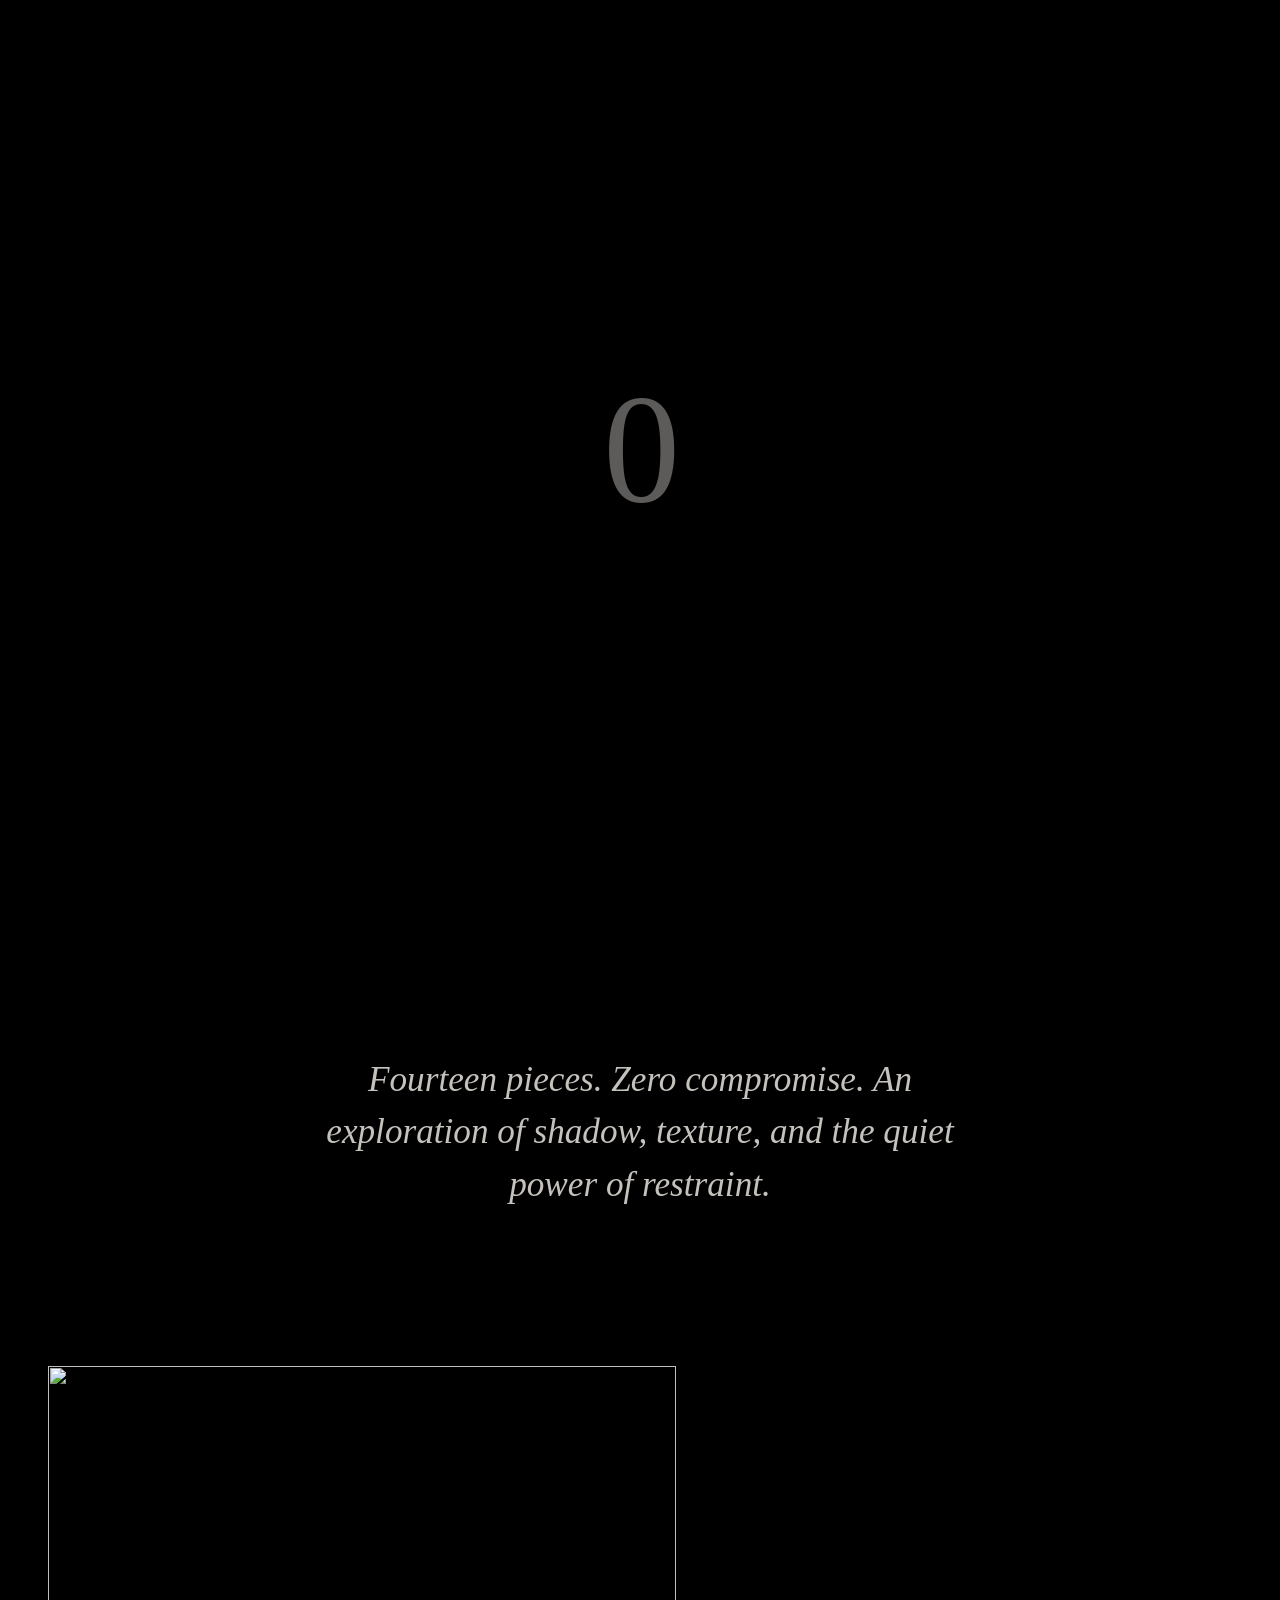
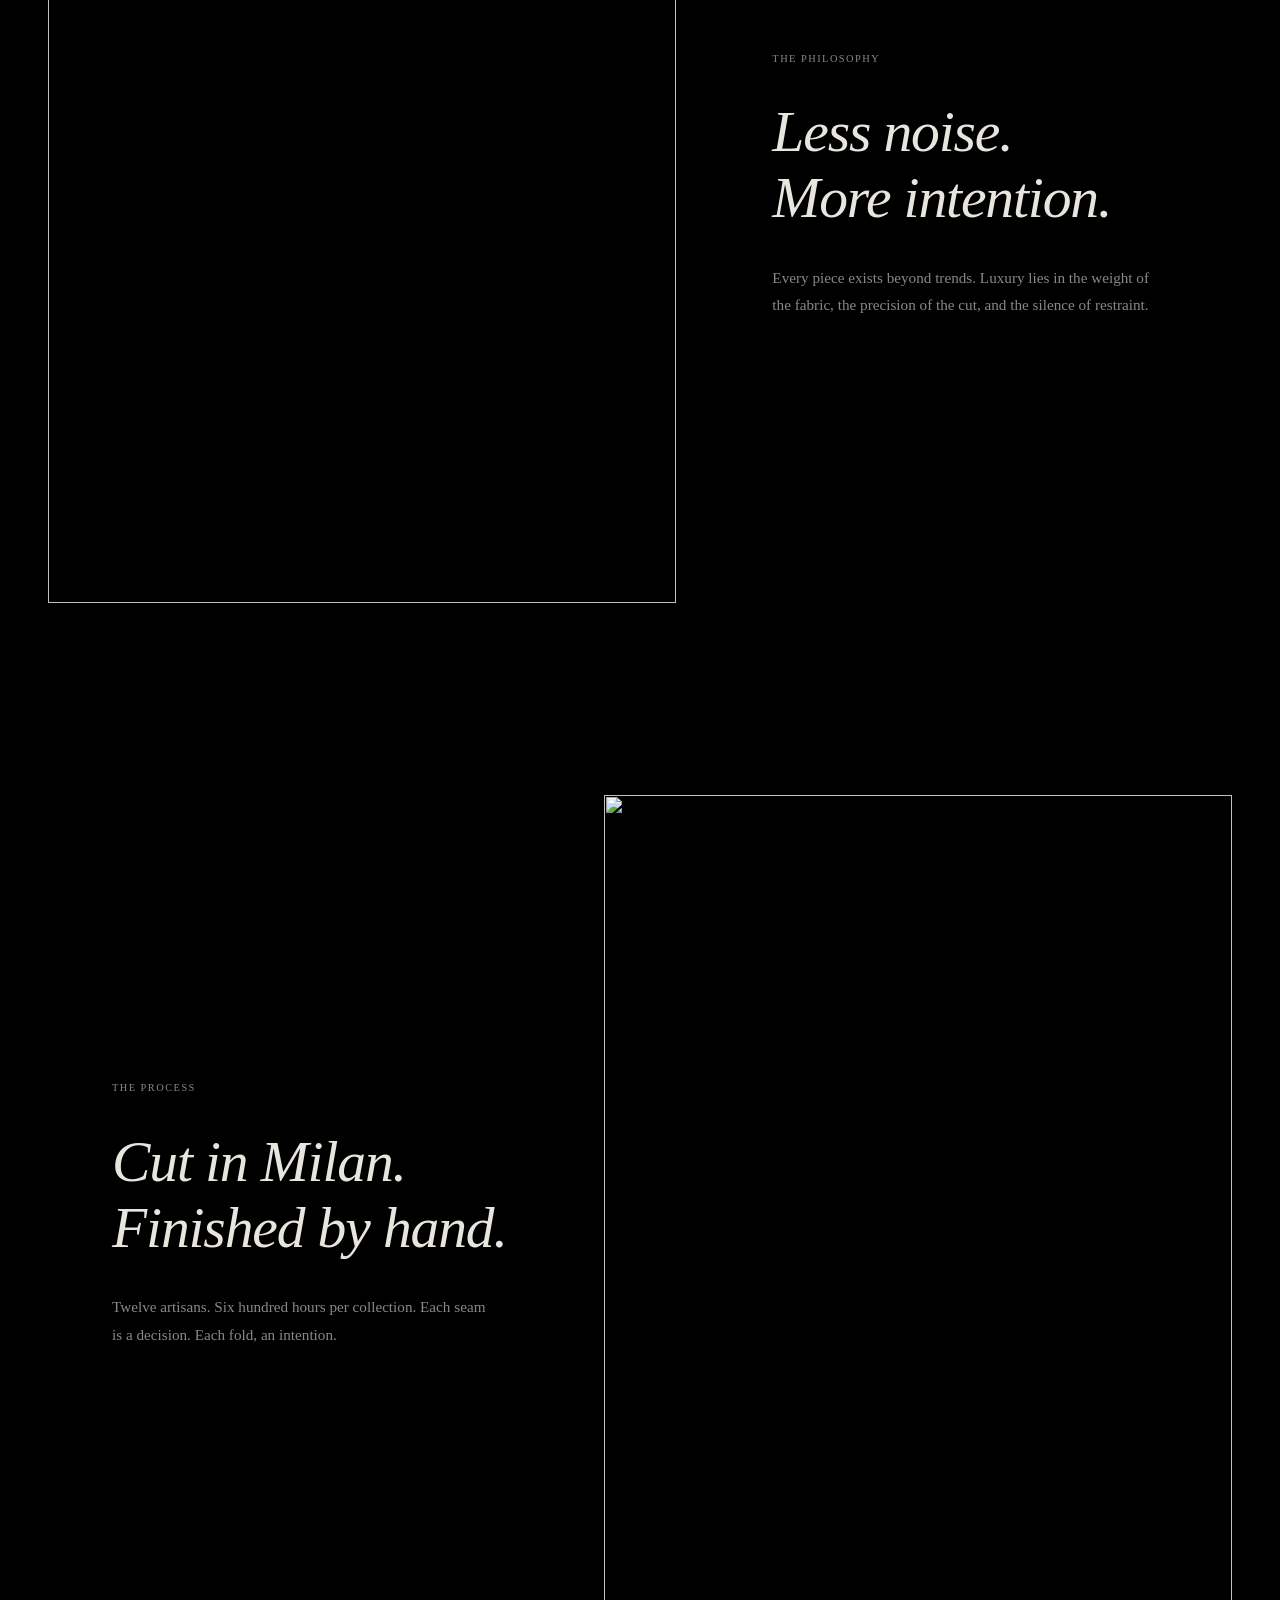
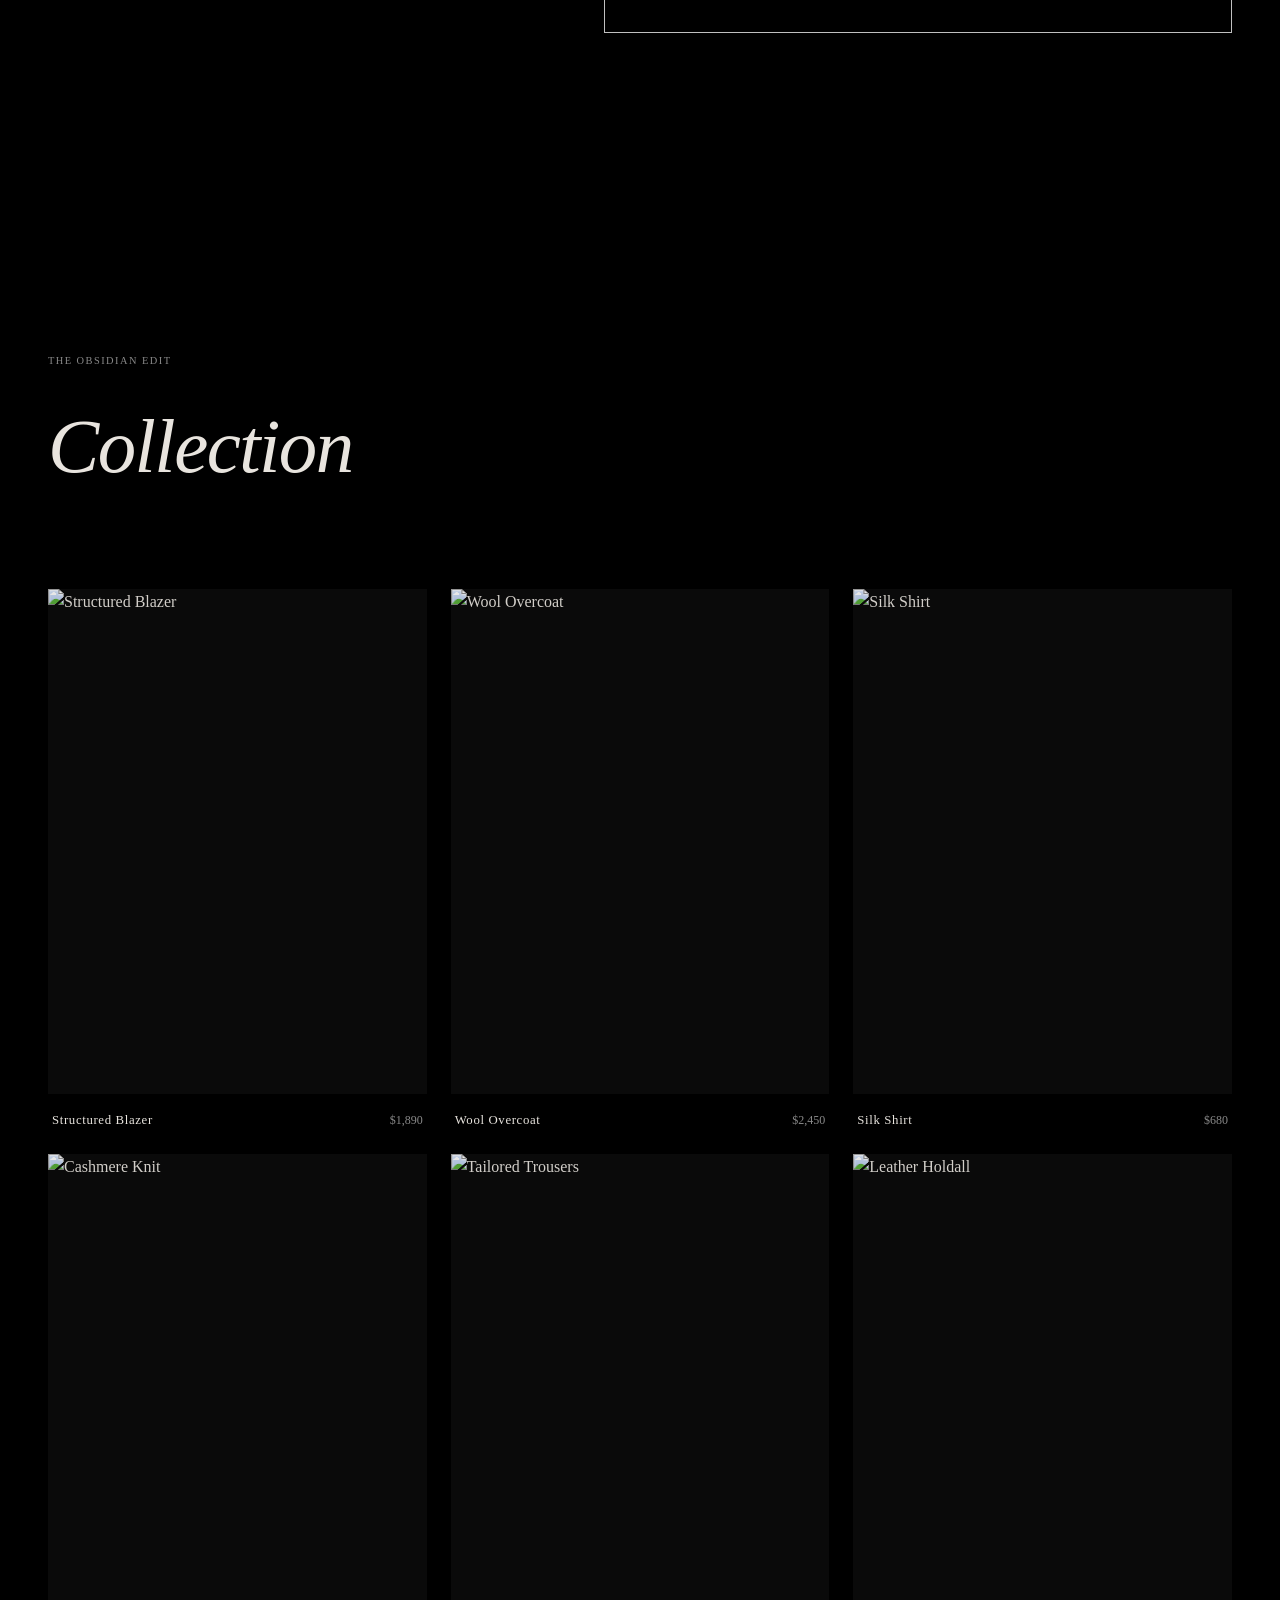
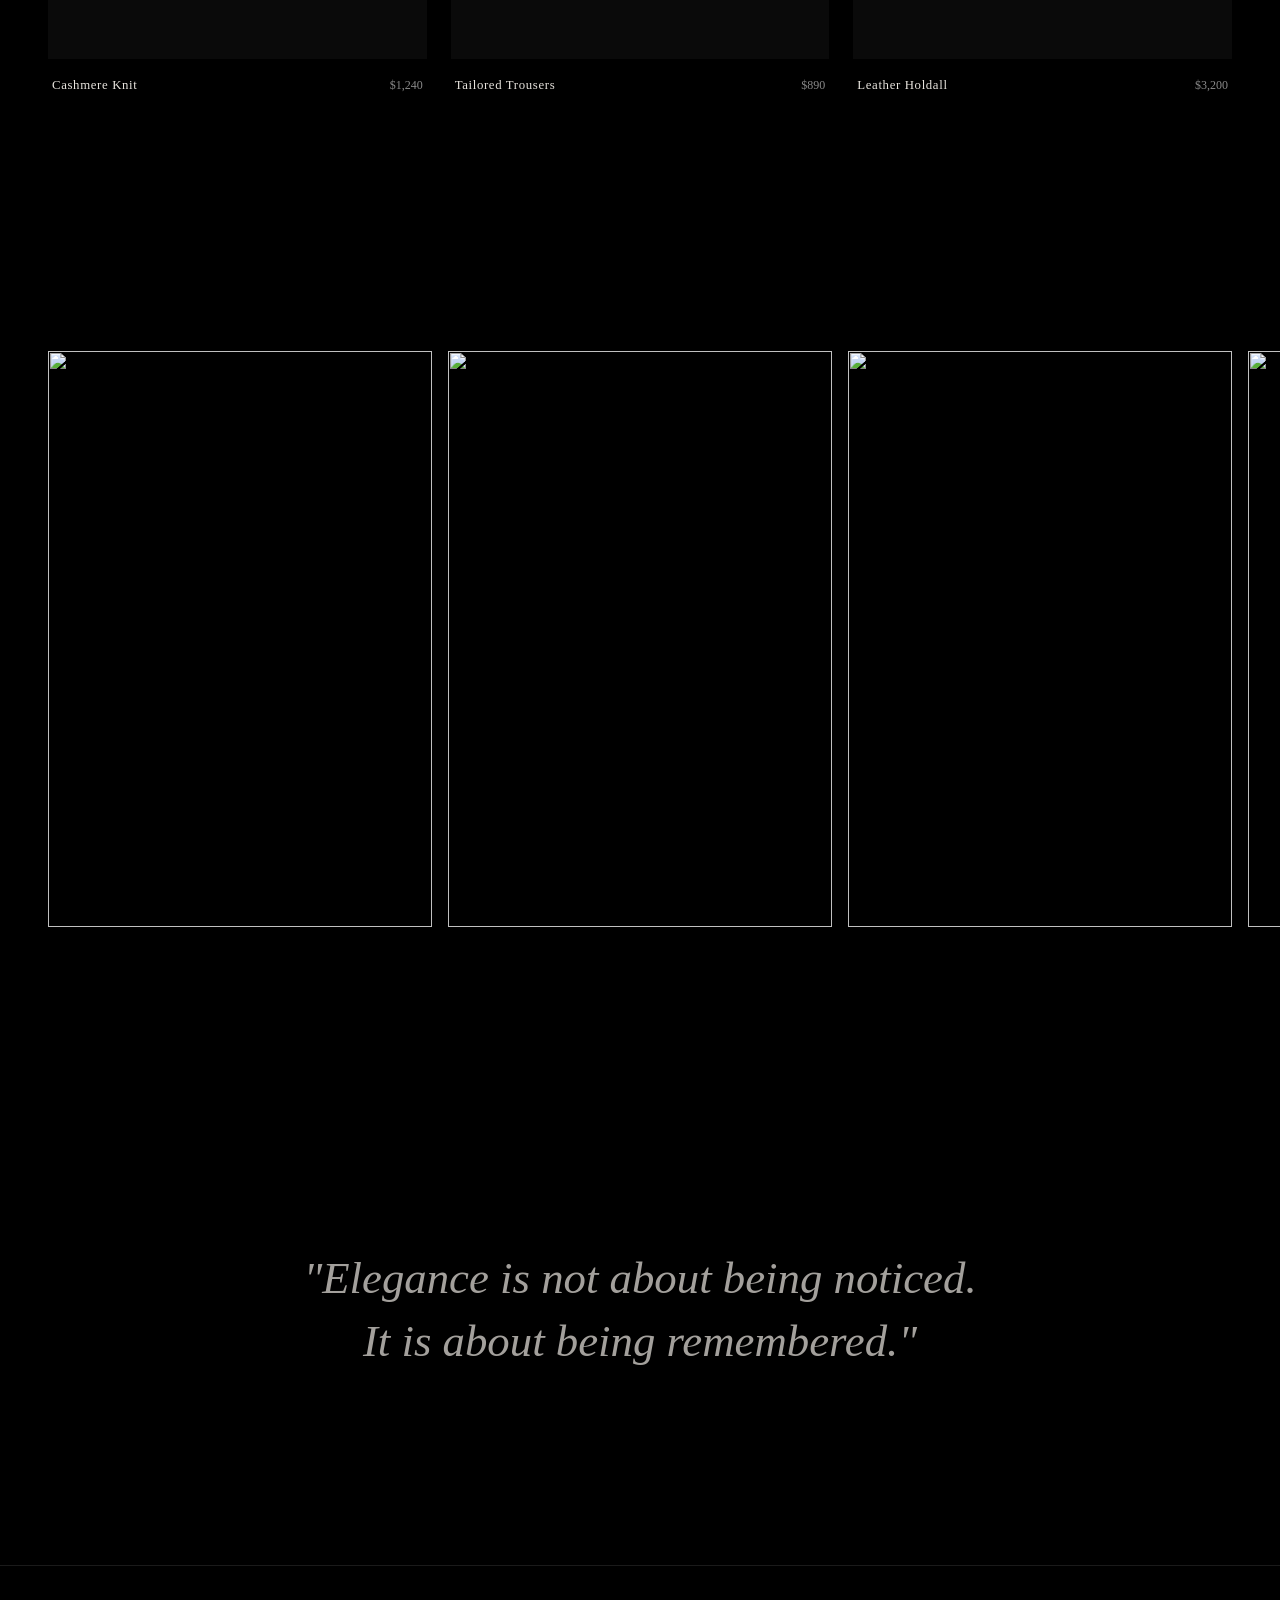
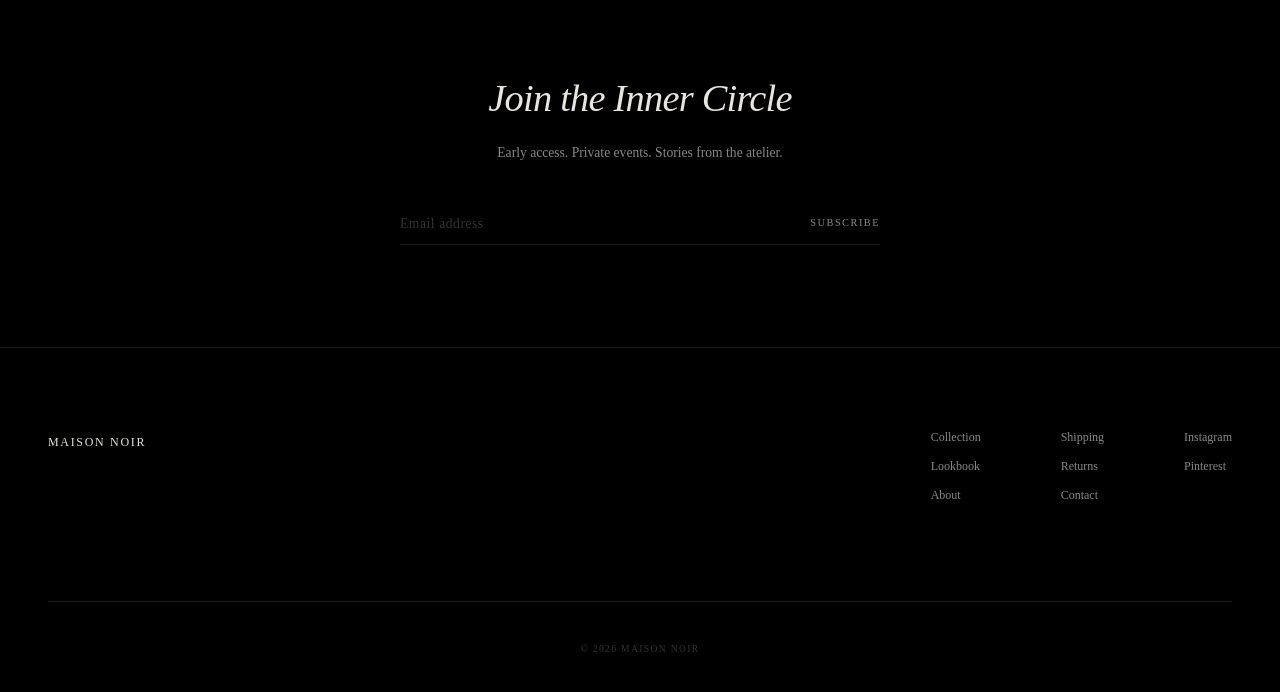
==== commit 64d18a56: "deploy: v2 index.html to gh-pages branch" ====
--- a/index.html
+++ b/index.html
@@ -204,4 +204,5 @@
 
   <script src="js/main.js"></script>
 </body>
-</html>+</html>
+<!-- v2 deployed to gh-pages -->
--- a/css/style.css
+++ b/css/style.css
@@ -1,1256 +1,722 @@
-@import url('https://fonts.googleapis.com/css2?family=Cormorant+Garamond:ital,wght@0,300;0,400;0,500;0,600;0,700;1,300;1,400;1,500&family=Outfit:wght@200;300;400;500;600;700&display=swap');
-
-/* ========================================
-   MAISON NOIR — LUXURY DESIGN SYSTEM
-   Ultra-premium dark fashion house
-   ======================================== */
+/* ========================================
+   MAISON NOIR v2
+   One typeface. Black. Space. Nothing else.
+   ======================================== */
+
+*, *::before, *::after {
+  margin: 0;
+  padding: 0;
+  box-sizing: border-box;
+}
 
 :root {
-  /* Core Palette */
-  --black: #000000;
-  --noir: #0a0a0a;
-  --charcoal: #1a1a1a;
-  --graphite: #2a2a2a;
-  --slate: #3a3a3a;
-  --muted: #6a6a6a;
-  --silver: #999999;
-  --cream: #f0ebe3;
-  --ivory: #faf8f5;
-  --white: #ffffff;
-  --accent: #c8b08c;
-  --accent-light: #d4c4a8;
-  --accent-dark: #a89068;
-  --red-subtle: #8b3a3a;
-
-  /* Typography */
-  --font-display: 'Cormorant Garamond', Georgia, 'Times New Roman', serif;
-  --font-body: 'Outfit', -apple-system, BlinkMacSystemFont, sans-serif;
-
-  /* Spacing */
-  --container: 1440px;
-  --gutter: clamp(20px, 4vw, 80px);
-  --nav-h: 72px;
-  --section-pad: clamp(80px, 12vh, 160px);
-
-  /* Motion */
-  --ease-out: cubic-bezier(0.16, 1, 0.3, 1);
-  --ease-in-out: cubic-bezier(0.65, 0, 0.35, 1);
-  --ease-elastic: cubic-bezier(0.34, 1.56, 0.64, 1);
+  --black: #000;
+  --white: #fff;
+  --cream: #e8e4de;
+  --grey: #888;
+  --grey-dark: #333;
+  --grey-border: #1a1a1a;
+  --font: 'Cormorant', Georgia, serif;
+  --tracking: 0.14em;
+  --tracking-tight: -0.02em;
+  --ease: cubic-bezier(0.25, 0, 0.15, 1);
+  --ease-out: cubic-bezier(0, 0, 0.15, 1);
   --duration: 0.8s;
-  --duration-fast: 0.4s;
-  --duration-slow: 1.2s;
-
-  /* Shadows & Effects */
-  --shadow-sm: 0 2px 8px rgba(0,0,0,0.3);
-  --shadow-md: 0 8px 32px rgba(0,0,0,0.4);
-  --shadow-lg: 0 24px 64px rgba(0,0,0,0.5);
-  --glow-accent: 0 0 40px rgba(200,176,140,0.08);
-}
-
-/* ---- RESET ---- */
-*, *::before, *::after { box-sizing: border-box; margin: 0; padding: 0; }
-html { font-size: 16px; -webkit-font-smoothing: antialiased; -moz-osx-font-smoothing: grayscale; }
-html.lenis, html.lenis body { height: auto; }
-.lenis.lenis-smooth { scroll-behavior: auto !important; }
-.lenis.lenis-smooth [data-lenis-prevent] { overscroll-behavior: contain; }
-body { font-family: var(--font-body); background: var(--black); color: var(--cream); line-height: 1.6; overflow-x: hidden; font-weight: 300; }
-a { text-decoration: none; color: inherit; transition: color 0.3s ease; }
-img { max-width: 100%; display: block; }
-ul, ol { list-style: none; }
-button { cursor: pointer; font-family: var(--font-body); border: none; outline: none; background: none; color: inherit; }
-input, textarea, select { font-family: var(--font-body); outline: none; border: none; background: none; color: var(--cream); }
-::selection { background: var(--accent); color: var(--black); }
-
-/* Scrollbar */
-::-webkit-scrollbar { width: 4px; }
-::-webkit-scrollbar-track { background: var(--black); }
-::-webkit-scrollbar-thumb { background: var(--graphite); border-radius: 2px; }
-::-webkit-scrollbar-thumb:hover { background: var(--accent); }
-
-/* ---- UTILITIES ---- */
-.container { max-width: var(--container); margin: 0 auto; padding: 0 var(--gutter); }
-.section-label {
-  font-family: var(--font-body);
+}
+
+html {
+  font-size: 16px;
+  -webkit-font-smoothing: antialiased;
+  -moz-osx-font-smoothing: grayscale;
+}
+
+body {
+  background: var(--black);
+  color: var(--cream);
+  font-family: var(--font);
+  font-weight: 300;
+  line-height: 1.6;
+  overflow-x: hidden;
+}
+
+a {
+  color: inherit;
+  text-decoration: none;
+}
+
+img {
+  display: block;
+  width: 100%;
+  height: 100%;
+  object-fit: cover;
+}
+
+button {
+  background: none;
+  border: none;
+  color: inherit;
+  font: inherit;
+  cursor: pointer;
+}
+
+/* ========================================
+   LOADER
+   ======================================== */
+
+.loader {
+  position: fixed;
+  inset: 0;
+  z-index: 9999;
+  background: var(--black);
+  display: flex;
+  align-items: center;
+  justify-content: center;
+  pointer-events: none;
+}
+
+.loader-counter {
+  font-size: clamp(4rem, 12vw, 10rem);
+  font-weight: 300;
+  letter-spacing: var(--tracking-tight);
+  color: var(--cream);
+  opacity: 0.4;
+}
+
+.loader.is-done {
+  opacity: 0;
+  transition: opacity 0.6s var(--ease);
+}
+
+/* ========================================
+   NAV
+   ======================================== */
+
+.nav {
+  position: fixed;
+  top: 0;
+  left: 0;
+  right: 0;
+  z-index: 100;
+  display: flex;
+  align-items: center;
+  justify-content: space-between;
+  padding: 1.5rem 3rem;
+  mix-blend-mode: difference;
+}
+
+.nav-logo {
+  font-size: 0.75rem;
+  font-weight: 400;
+  letter-spacing: var(--tracking);
+  text-transform: uppercase;
+  color: var(--white);
+}
+
+.nav-links {
+  display: flex;
+  gap: 2.5rem;
+}
+
+.nav-links a {
   font-size: 0.7rem;
-  font-weight: 500;
-  letter-spacing: 0.3em;
+  font-weight: 400;
+  letter-spacing: var(--tracking);
   text-transform: uppercase;
-  color: var(--accent);
-  display: block;
-  margin-bottom: 1.5rem;
-}
-.section-title {
-  font-family: var(--font-display);
-  font-size: clamp(2.5rem, 5vw, 4.5rem);
-  font-weight: 300;
-  line-height: 1.1;
-  color: var(--ivory);
-  letter-spacing: -0.02em;
-}
-.line-reveal {
-  display: block;
+  color: var(--white);
+  opacity: 0.7;
+  transition: opacity 0.4s;
+}
+
+.nav-links a:hover {
+  opacity: 1;
+}
+
+.nav-cart {
+  font-size: 0.7rem;
+  font-weight: 400;
+  letter-spacing: var(--tracking);
+  text-transform: uppercase;
+  color: var(--white);
+  opacity: 0.7;
+  transition: opacity 0.4s;
+}
+
+.nav-cart:hover {
+  opacity: 1;
+}
+
+/* ========================================
+   HERO
+   ======================================== */
+
+.hero {
+  position: relative;
+  height: 100vh;
+  height: 100svh;
   overflow: hidden;
 }
-.line-reveal > span, .hero-title-word {
-  display: inline-block;
-  transform: translateY(105%);
-}
-
-/* ---- BUTTONS ---- */
-.btn {
-  display: inline-flex;
-  align-items: center;
-  gap: 12px;
-  font-family: var(--font-body);
-  font-size: 0.75rem;
-  font-weight: 500;
-  letter-spacing: 0.2em;
-  text-transform: uppercase;
-  padding: 16px 40px;
-  border-radius: 0;
-  transition: all 0.4s var(--ease-out);
-  position: relative;
-  overflow: hidden;
-}
-.btn-primary {
-  background: var(--cream);
-  color: var(--black);
-}
-.btn-primary::before {
+
+.hero-media {
+  position: absolute;
+  inset: 0;
+}
+
+.hero-media::after {
   content: '';
   position: absolute;
   inset: 0;
-  background: var(--accent);
-  transform: translateX(-101%);
-  transition: transform 0.5s var(--ease-out);
-}
-.btn-primary:hover::before { transform: translateX(0); }
-.btn-primary .btn-text, .btn-primary .btn-arrow { position: relative; z-index: 1; }
-.btn-primary:hover { color: var(--black); }
-
-.btn-ghost {
-  background: transparent;
-  color: var(--cream);
-  padding: 16px 0;
-  border-bottom: 1px solid var(--slate);
-}
-.btn-ghost .btn-line {
-  display: block;
-  width: 40px;
-  height: 1px;
-  background: var(--cream);
-  transition: width 0.4s var(--ease-out);
-}
-.btn-ghost:hover { color: var(--accent); border-color: var(--accent); }
-.btn-ghost:hover .btn-line { width: 60px; background: var(--accent); }
-
-.btn-full { width: 100%; justify-content: center; }
-
-.btn-arrow svg { transition: transform 0.3s var(--ease-out); }
-.btn:hover .btn-arrow svg { transform: translateX(4px); }
-
-/* ---- CUSTOM CURSOR ---- */
-.cursor { position: fixed; top: 0; left: 0; pointer-events: none; z-index: 10000; mix-blend-mode: difference; }
-.cursor-dot {
-  width: 6px; height: 6px;
-  background: var(--white);
-  border-radius: 50%;
+  background: linear-gradient(
+    to bottom,
+    rgba(0,0,0,0.2) 0%,
+    rgba(0,0,0,0) 40%,
+    rgba(0,0,0,0) 60%,
+    rgba(0,0,0,0.5) 100%
+  );
+}
+
+.hero-img {
+  width: 100%;
+  height: 100%;
+  object-fit: cover;
+  transform: scale(1.05);
+  will-change: transform;
+}
+
+.hero-content {
   position: absolute;
-  top: -3px; left: -3px;
-  transition: transform 0.1s ease;
-}
-.cursor-ring {
-  width: 40px; height: 40px;
-  border: 1px solid rgba(255,255,255,0.4);
-  border-radius: 50%;
+  bottom: 12vh;
+  left: 3rem;
+  z-index: 2;
+}
+
+.hero-title {
+  font-size: clamp(4rem, 14vw, 12rem);
+  font-weight: 300;
+  font-style: italic;
+  letter-spacing: var(--tracking-tight);
+  line-height: 0.9;
+  color: var(--white);
+  margin-bottom: 1.5rem;
+  clip-path: inset(0 0 100% 0);
+}
+
+.hero-sub {
+  font-size: 0.7rem;
+  font-weight: 400;
+  letter-spacing: var(--tracking);
+  text-transform: uppercase;
+  color: var(--white);
+  opacity: 0;
+}
+
+.hero-scroll {
   position: absolute;
-  top: -20px; left: -20px;
-  transition: all 0.15s ease-out;
-}
-.cursor.hovering .cursor-ring { transform: scale(1.8); border-color: var(--accent); }
-.cursor.hovering .cursor-dot { transform: scale(2); background: var(--accent); }
-@media (pointer: coarse) { .cursor { display: none; } }
-
-/* ---- PRELOADER ---- */
-.preloader {
-  position: fixed; inset: 0;
-  background: var(--black);
-  z-index: 9999;
-  display: flex;
-  align-items: center;
-  justify-content: center;
-}
-.preloader-inner { text-align: center; }
-.preloader-text {
-  font-family: var(--font-display);
-  font-size: clamp(2rem, 5vw, 4rem);
-  font-weight: 300;
-  letter-spacing: 0.4em;
-  color: var(--ivory);
-  display: block;
-  margin-bottom: 2rem;
-}
-.preloader-line {
-  width: 120px;
-  height: 1px;
-  background: var(--graphite);
-  margin: 0 auto 2rem;
-  position: relative;
-  overflow: hidden;
-}
-.preloader-line::after {
-  content: '';
-  position: absolute;
-  inset: 0;
-  background: var(--accent);
-  transform: scaleX(0);
-  transform-origin: left;
-  animation: preloaderLine 2s var(--ease-out) forwards;
-}
-@keyframes preloaderLine { to { transform: scaleX(1); } }
-.preloader-counter {
-  font-family: var(--font-body);
-  font-size: 0.8rem;
-  letter-spacing: 0.2em;
-  color: var(--muted);
-}
-
-/* ---- NAVIGATION ---- */
-.nav {
-  position: fixed;
-  top: 0; left: 0; right: 0;
-  height: var(--nav-h);
-  z-index: 1000;
-  transition: all 0.5s var(--ease-out);
-}
-.nav::before {
-  content: '';
-  position: absolute; inset: 0;
-  background: linear-gradient(180deg, rgba(0,0,0,0.8) 0%, transparent 100%);
-  transition: opacity 0.5s ease;
-}
-.nav.scrolled::before { opacity: 0; }
-.nav.scrolled {
-  background: rgba(0,0,0,0.9);
-  backdrop-filter: blur(20px);
-  -webkit-backdrop-filter: blur(20px);
-  border-bottom: 1px solid rgba(255,255,255,0.05);
-}
-.nav-inner {
-  display: flex;
-  align-items: center;
-  justify-content: space-between;
-  height: 100%;
-  max-width: var(--container);
-  margin: 0 auto;
-  padding: 0 var(--gutter);
-  position: relative;
-  z-index: 1;
-}
-.nav-logo { display: flex; align-items: baseline; gap: 8px; text-decoration: none; }
-.logo-text {
-  font-family: var(--font-display);
-  font-size: 1.4rem;
-  font-weight: 400;
-  letter-spacing: 0.3em;
-  color: var(--ivory);
-  text-transform: uppercase;
-}
-.logo-accent {
-  font-family: var(--font-display);
-  font-size: 1.4rem;
-  font-weight: 300;
-  font-style: italic;
-  letter-spacing: 0.1em;
-  color: var(--accent);
-}
-.nav-menu { display: flex; gap: 40px; }
-.nav-link {
-  font-size: 0.72rem;
-  font-weight: 400;
-  letter-spacing: 0.2em;
-  text-transform: uppercase;
-  color: var(--silver);
-  position: relative;
-  padding: 4px 0;
-  transition: color 0.3s ease;
-}
-.nav-link::after {
-  content: '';
-  position: absolute;
-  bottom: -2px; left: 0;
-  width: 0; height: 1px;
-  background: var(--accent);
-  transition: width 0.4s var(--ease-out);
-}
-.nav-link:hover, .nav-link.active { color: var(--ivory); }
-.nav-link:hover::after, .nav-link.active::after { width: 100%; }
-
-.nav-actions { display: flex; align-items: center; gap: 20px; }
-.nav-btn {
-  width: 40px; height: 40px;
-  display: flex; align-items: center; justify-content: center;
-  color: var(--silver);
-  transition: color 0.3s ease;
-  position: relative;
-}
-.nav-btn:hover { color: var(--ivory); }
-.cart-count {
-  position: absolute;
-  top: 4px; right: 2px;
-  width: 16px; height: 16px;
-  background: var(--accent);
-  color: var(--black);
-  font-size: 0.55rem;
-  font-weight: 600;
-  display: flex; align-items: center; justify-content: center;
-  border-radius: 50%;
-  opacity: 0;
-  transform: scale(0);
-  transition: all 0.3s var(--ease-elastic);
-}
-.cart-count.visible { opacity: 1; transform: scale(1); }
-
-/* Menu Button */
-.nav-menu-btn { width: 32px; height: 32px; display: none; }
-.menu-btn-lines { display: flex; flex-direction: column; align-items: center; gap: 6px; width: 24px; }
-.menu-btn-lines span {
-  display: block; width: 100%; height: 1px;
-  background: var(--ivory);
-  transition: all 0.4s var(--ease-out);
-  transform-origin: center;
-}
-.nav-menu-btn.active .menu-btn-lines span:first-child { transform: translateY(3.5px) rotate(45deg); }
-.nav-menu-btn.active .menu-btn-lines span:last-child { transform: translateY(-3.5px) rotate(-45deg); }
-
-/* ---- MOBILE MENU ---- */
-.mobile-menu {
-  position: fixed; inset: 0;
-  z-index: 998;
-  pointer-events: none;
-}
-.mobile-menu.open { pointer-events: all; }
-.mobile-menu-bg {
-  position: absolute; inset: 0;
-  background: rgba(0,0,0,0.95);
-  backdrop-filter: blur(40px);
-  -webkit-backdrop-filter: blur(40px);
-  opacity: 0;
-  transition: opacity 0.6s var(--ease-out);
-}
-.mobile-menu.open .mobile-menu-bg { opacity: 1; }
-.mobile-menu-content {
-  position: absolute;
-  top: 50%; left: 50%;
-  transform: translate(-50%, -50%);
-  text-align: center;
-  width: 100%;
-  padding: 0 var(--gutter);
-}
-.mobile-nav { display: flex; flex-direction: column; gap: 8px; }
-.mobile-link {
-  font-family: var(--font-display);
-  font-size: clamp(2rem, 6vw, 4rem);
-  font-weight: 300;
-  color: var(--ivory);
-  opacity: 0;
-  transform: translateY(30px);
-  transition: all 0.5s var(--ease-out);
-  position: relative;
-  display: inline-block;
-}
-.mobile-menu.open .mobile-link { opacity: 1; transform: translateY(0); }
-.mobile-menu.open .mobile-link:nth-child(1) { transition-delay: 0.1s; }
-.mobile-menu.open .mobile-link:nth-child(2) { transition-delay: 0.15s; }
-.mobile-menu.open .mobile-link:nth-child(3) { transition-delay: 0.2s; }
-.mobile-menu.open .mobile-link:nth-child(4) { transition-delay: 0.25s; }
-.mobile-menu.open .mobile-link:nth-child(5) { transition-delay: 0.3s; }
-.mobile-link::before {
-  content: attr(data-index);
-  position: absolute;
-  top: 0; left: -40px;
-  font-family: var(--font-body);
-  font-size: 0.6rem;
-  letter-spacing: 0.1em;
-  color: var(--muted);
-}
-.mobile-link:hover { color: var(--accent); }
-.mobile-link.active { color: var(--accent); }
-
-.mobile-menu-footer {
-  margin-top: 3rem;
-  opacity: 0;
-  transform: translateY(20px);
-  transition: all 0.5s var(--ease-out) 0.4s;
-}
-.mobile-menu.open .mobile-menu-footer { opacity: 1; transform: translateY(0); }
-.mobile-socials { display: flex; justify-content: center; gap: 24px; margin-bottom: 1rem; }
-.mobile-socials a {
-  font-size: 0.7rem;
-  letter-spacing: 0.15em;
-  text-transform: uppercase;
-  color: var(--muted);
-  transition: color 0.3s ease;
-}
-.mobile-socials a:hover { color: var(--accent); }
-.mobile-tagline {
-  font-family: var(--font-display);
-  font-style: italic;
-  font-size: 0.9rem;
-  color: var(--slate);
-}
-
-/* ---- SEARCH OVERLAY ---- */
-.search-overlay {
-  position: fixed; inset: 0;
-  background: rgba(0,0,0,0.97);
-  z-index: 1001;
-  display: flex; align-items: center; justify-content: center;
-  opacity: 0;
-  pointer-events: none;
-  transition: opacity 0.5s var(--ease-out);
-}
-.search-overlay.open { opacity: 1; pointer-events: all; }
-.search-close {
-  position: absolute;
-  top: 24px; right: var(--gutter);
-  width: 48px; height: 48px;
-  display: flex; align-items: center; justify-content: center;
-  color: var(--silver);
-  transition: color 0.3s ease, transform 0.3s ease;
-}
-.search-close:hover { color: var(--ivory); transform: rotate(90deg); }
-.search-inner { text-align: center; width: 100%; max-width: 700px; padding: 0 var(--gutter); }
-.search-label {
-  font-family: var(--font-body);
-  font-size: 0.65rem;
-  letter-spacing: 0.3em;
-  text-transform: uppercase;
-  color: var(--muted);
-  display: block;
-  margin-bottom: 2rem;
-}
-.search-input-wrap { position: relative; margin-bottom: 2rem; }
-.search-input {
-  width: 100%;
-  font-family: var(--font-display);
-  font-size: clamp(1.5rem, 4vw, 3rem);
-  font-weight: 300;
-  color: var(--ivory);
-  background: transparent;
-  border: none;
-  border-bottom: 1px solid var(--graphite);
-  padding: 16px 0;
-  text-align: center;
-  transition: border-color 0.3s ease;
-}
-.search-input::placeholder { color: var(--slate); }
-.search-input:focus { border-color: var(--accent); }
-.search-input-line {
-  position: absolute;
-  bottom: 0; left: 50%;
-  width: 0; height: 1px;
-  background: var(--accent);
-  transition: all 0.5s var(--ease-out);
-  transform: translateX(-50%);
-}
-.search-input:focus ~ .search-input-line { width: 100%; }
-.search-suggestions {
-  display: flex;
-  align-items: center;
-  justify-content: center;
-  gap: 16px;
-  flex-wrap: wrap;
-}
-.search-suggestions span {
-  font-size: 0.7rem;
-  letter-spacing: 0.15em;
-  text-transform: uppercase;
-  color: var(--muted);
-}
-.search-suggestions a {
-  font-size: 0.7rem;
-  letter-spacing: 0.1em;
-  text-transform: uppercase;
-  color: var(--silver);
-  padding: 6px 16px;
-  border: 1px solid var(--graphite);
-  transition: all 0.3s ease;
-}
-.search-suggestions a:hover { border-color: var(--accent); color: var(--accent); }
-
-/* ---- CART DRAWER ---- */
-.cart-overlay {
-  position: fixed; inset: 0;
-  background: rgba(0,0,0,0.6);
-  z-index: 1002;
-  opacity: 0;
-  pointer-events: none;
-  transition: opacity 0.4s ease;
-}
-.cart-overlay.open { opacity: 1; pointer-events: all; }
-.cart-drawer {
-  position: fixed;
-  top: 0; right: 0;
-  width: 420px; height: 100vh;
-  background: var(--noir);
-  border-left: 1px solid var(--charcoal);
-  z-index: 1003;
-  display: flex; flex-direction: column;
-  transform: translateX(100%);
-  transition: transform 0.5s var(--ease-out);
-}
-.cart-drawer.open { transform: translateX(0); }
-.cart-header {
-  display: flex;
-  align-items: center;
-  padding: 24px 32px;
-  border-bottom: 1px solid var(--charcoal);
-}
-.cart-header h3 {
-  font-family: var(--font-display);
-  font-size: 1.2rem;
-  font-weight: 400;
-  letter-spacing: 0.1em;
-  color: var(--ivory);
-}
-.cart-item-count {
-  font-size: 0.7rem;
-  letter-spacing: 0.15em;
-  text-transform: uppercase;
-  color: var(--muted);
-  margin-left: 16px;
-}
-.cart-close {
-  margin-left: auto;
-  width: 40px; height: 40px;
-  display: flex; align-items: center; justify-content: center;
-  color: var(--silver);
-  transition: color 0.3s ease;
-}
-.cart-close:hover { color: var(--ivory); }
-.cart-body { flex: 1; overflow-y: auto; padding: 24px 32px; }
-.cart-empty { text-align: center; padding: 40px 0; }
-.cart-empty p {
-  font-size: 0.85rem;
-  color: var(--muted);
-  margin-bottom: 2rem;
-}
-.cart-items { display: flex; flex-direction: column; gap: 20px; }
-.cart-item {
-  display: grid;
-  grid-template-columns: 80px 1fr auto;
-  gap: 16px;
-  padding-bottom: 20px;
-  border-bottom: 1px solid var(--charcoal);
-}
-.cart-item-img {
-  width: 80px; height: 100px;
-  background: var(--charcoal);
-  overflow: hidden;
-}
-.cart-item-img img { width: 100%; height: 100%; object-fit: cover; }
-.cart-item-details { display: flex; flex-direction: column; justify-content: center; }
-.cart-item-name {
-  font-size: 0.8rem;
-  font-weight: 400;
-  letter-spacing: 0.05em;
-  color: var(--ivory);
-  margin-bottom: 4px;
-}
-.cart-item-meta {
-  font-size: 0.7rem;
-  color: var(--muted);
-  margin-bottom: 8px;
-}
-.cart-item-price {
-  font-size: 0.8rem;
-  color: var(--accent);
-  font-weight: 500;
-}
-.cart-item-remove {
-  align-self: start;
-  font-size: 0.65rem;
-  letter-spacing: 0.1em;
-  text-transform: uppercase;
-  color: var(--muted);
-  transition: color 0.3s ease;
-  padding: 4px;
-}
-.cart-item-remove:hover { color: var(--red-subtle); }
-.cart-footer {
-  padding: 24px 32px;
-  border-top: 1px solid var(--charcoal);
-}
-.cart-subtotal {
-  display: flex;
-  justify-content: space-between;
-  align-items: center;
-  margin-bottom: 20px;
-}
-.cart-subtotal span:first-child {
-  font-size: 0.75rem;
-  letter-spacing: 0.15em;
-  text-transform: uppercase;
-  color: var(--silver);
-}
-.cart-subtotal-price {
-  font-family: var(--font-display);
-  font-size: 1.3rem;
-  color: var(--ivory);
-}
-.cart-continue {
-  display: block;
-  width: 100%;
-  text-align: center;
-  font-size: 0.7rem;
-  letter-spacing: 0.15em;
-  text-transform: uppercase;
-  color: var(--muted);
-  padding: 12px 0;
-  margin-top: 8px;
-  transition: color 0.3s ease;
-}
-.cart-continue:hover { color: var(--ivory); }
-
-/* ---- HERO ---- */
-.hero {
-  position: relative;
-  height: 100vh;
-  min-height: 700px;
-  display: flex;
-  align-items: flex-end;
-  padding-bottom: clamp(60px, 10vh, 120px);
-  overflow: hidden;
-}
-.hero-bg {
-  position: absolute; inset: 0;
-}
-.hero-bg-img {
-  width: 100%; height: 100%;
-  object-fit: cover;
-  object-position: center 20%;
-  transform: scale(1.1);
-}
-.hero-bg-overlay {
-  position: absolute; inset: 0;
-  background: linear-gradient(180deg,
-    rgba(0,0,0,0.3) 0%,
-    rgba(0,0,0,0.1) 40%,
-    rgba(0,0,0,0.6) 70%,
-    rgba(0,0,0,0.9) 100%
-  );
-  z-index: 1;
-}
-.hero-content {
-  position: relative;
-  z-index: 2;
-  max-width: var(--container);
-  margin: 0 auto;
-  padding: 0 var(--gutter);
-  width: 100%;
-}
-.hero-eyebrow {
-  display: flex;
-  align-items: center;
-  gap: 16px;
-  margin-bottom: 2rem;
-  opacity: 0;
-}
-.hero-season, .hero-collection-name {
-  font-size: 0.65rem;
-  font-weight: 400;
-  letter-spacing: 0.3em;
-  text-transform: uppercase;
-  color: var(--accent);
-}
-.hero-divider {
-  width: 40px;
-  height: 1px;
-  background: var(--accent);
-}
-.hero-title {
-  font-family: var(--font-display);
-  font-size: clamp(3.5rem, 10vw, 9rem);
-  font-weight: 300;
-  line-height: 0.95;
-  letter-spacing: -0.03em;
-  color: var(--ivory);
-  margin-bottom: 1.5rem;
-}
-.hero-title-line {
-  display: block;
-  overflow: hidden;
-}
-.hero-subtitle {
-  font-size: clamp(0.85rem, 1.2vw, 1rem);
-  font-weight: 300;
-  color: var(--silver);
-  max-width: 480px;
-  line-height: 1.8;
-  margin-bottom: 2.5rem;
-  opacity: 0;
-}
-.hero-ctas {
-  display: flex;
-  align-items: center;
-  gap: 32px;
-  opacity: 0;
-}
-.hero-scroll-indicator {
-  position: absolute;
-  bottom: clamp(30px, 5vh, 60px);
-  left: 50%;
-  transform: translateX(-50%);
+  bottom: 3rem;
+  right: 3rem;
   z-index: 2;
   display: flex;
   flex-direction: column;
   align-items: center;
-  gap: 8px;
-}
-.hero-scroll-indicator span {
-  font-size: 0.55rem;
-  letter-spacing: 0.3em;
+  gap: 0.5rem;
+}
+
+.hero-scroll::before {
+  content: 'Scroll';
+  font-size: 0.6rem;
+  letter-spacing: var(--tracking);
   text-transform: uppercase;
-  color: var(--muted);
-}
+  color: var(--white);
+  opacity: 0.5;
+  writing-mode: vertical-rl;
+}
+
 .hero-scroll-line {
   width: 1px;
-  height: 40px;
-  background: var(--graphite);
-  position: relative;
+  height: 60px;
+  background: var(--white);
+  opacity: 0.3;
+  transform-origin: top;
+  animation: scrollPulse 2s var(--ease) infinite;
+}
+
+@keyframes scrollPulse {
+  0% { transform: scaleY(0); opacity: 0.3; }
+  50% { transform: scaleY(1); opacity: 0.3; }
+  100% { transform: scaleY(1); opacity: 0; }
+}
+
+/* ========================================
+   INTRO
+   ======================================== */
+
+.intro {
+  padding: 12vw 3rem;
+  display: flex;
+  justify-content: center;
+}
+
+.intro-inner {
+  max-width: 680px;
+  text-align: center;
+}
+
+.intro-text {
+  font-size: clamp(1.4rem, 3vw, 2.2rem);
+  font-weight: 300;
+  font-style: italic;
+  line-height: 1.5;
+  color: var(--cream);
+  opacity: 0.85;
+}
+
+/* ========================================
+   EDITORIAL
+   ======================================== */
+
+.editorial {
+  padding: 0 3rem;
+}
+
+.editorial-row {
+  display: grid;
+  grid-template-columns: 1.2fr 1fr;
+  gap: 2rem;
+  align-items: center;
+  margin-bottom: 15vw;
+}
+
+.editorial-row--reverse {
+  grid-template-columns: 1fr 1.2fr;
+}
+
+.editorial-row--reverse .editorial-image {
+  order: 2;
+}
+
+.editorial-row--reverse .editorial-text {
+  order: 1;
+}
+
+.editorial-image {
   overflow: hidden;
 }
-.hero-scroll-line::after {
-  content: '';
-  position: absolute;
-  top: -100%; left: 0;
-  width: 100%; height: 100%;
-  background: var(--accent);
-  animation: scrollLine 2s ease-in-out infinite;
-}
-@keyframes scrollLine {
-  0% { top: -100%; }
-  50% { top: 0; }
-  100% { top: 100%; }
-}
-.hero-slide-counter {
-  position: absolute;
-  bottom: clamp(30px, 5vh, 60px);
-  right: var(--gutter);
-  z-index: 2;
-  font-size: 0.7rem;
-  letter-spacing: 0.15em;
-  color: var(--muted);
-}
-.counter-current { color: var(--ivory); font-weight: 500; }
-.counter-sep { margin: 0 6px; }
-
-/* ---- MARQUEE ---- */
-.marquee-section {
-  padding: 20px 0;
-  border-top: 1px solid var(--charcoal);
-  border-bottom: 1px solid var(--charcoal);
-  overflow: hidden;
-}
-.marquee-track { display: flex; width: max-content; }
-.marquee-content {
-  display: flex;
-  align-items: center;
-  gap: 40px;
-  animation: marquee 30s linear infinite;
-  padding-right: 40px;
-}
-.marquee-item {
-  font-size: 0.65rem;
-  font-weight: 400;
-  letter-spacing: 0.3em;
-  text-transform: uppercase;
-  color: var(--silver);
-  white-space: nowrap;
-}
-.marquee-dot {
-  width: 4px; height: 4px;
-  background: var(--accent);
-  border-radius: 50%;
-  flex-shrink: 0;
-}
-@keyframes marquee {
-  0% { transform: translateX(0); }
-  100% { transform: translateX(-50%); }
-}
-
-/* ---- EDITORIAL SPLIT ---- */
-.editorial {
-  padding: var(--section-pad) 0;
-}
-.editorial-grid {
-  display: grid;
-  grid-template-columns: 1fr 1fr;
-  gap: clamp(40px, 6vw, 100px);
-  max-width: var(--container);
-  margin: 0 auto;
-  padding: 0 var(--gutter);
-  align-items: center;
-}
-.editorial-img-wrap {
-  position: relative;
+
+.img-wrap {
   overflow: hidden;
   aspect-ratio: 3/4;
 }
-.editorial-img {
-  width: 100%; height: 100%;
-  object-fit: cover;
-  transition: transform 1.2s var(--ease-out);
-}
-.editorial-img-wrap:hover .editorial-img { transform: scale(1.05); }
-.editorial-heading {
-  font-family: var(--font-display);
-  font-size: clamp(2rem, 4vw, 3.5rem);
-  font-weight: 300;
-  line-height: 1.2;
-  color: var(--ivory);
-  margin-bottom: 1.5rem;
-  letter-spacing: -0.01em;
-}
-.editorial-desc {
-  font-size: 0.9rem;
-  font-weight: 300;
-  line-height: 1.9;
-  color: var(--silver);
-  margin-bottom: 2.5rem;
-  max-width: 420px;
-}
-
-/* ---- FEATURED COLLECTION (HORIZONTAL SCROLL) ---- */
-.featured-collection {
-  padding: var(--section-pad) 0;
-}
-.fc-header {
-  max-width: var(--container);
-  margin: 0 auto;
-  padding: 0 var(--gutter);
-  margin-bottom: clamp(40px, 6vh, 80px);
-}
-.fc-scroll-wrap {
+
+.img-wrap img {
+  transition: transform 1.2s var(--ease);
+}
+
+.img-wrap:hover img {
+  transform: scale(1.04);
+}
+
+.editorial-text {
+  padding: 4rem;
+}
+
+.label {
+  display: block;
+  font-size: 0.65rem;
+  font-weight: 400;
+  letter-spacing: var(--tracking);
+  text-transform: uppercase;
+  color: var(--grey);
+  margin-bottom: 2rem;
+}
+
+.editorial-text h2 {
+  font-size: clamp(2rem, 4.5vw, 3.8rem);
+  font-weight: 300;
+  font-style: italic;
+  line-height: 1.15;
+  letter-spacing: var(--tracking-tight);
+  color: var(--cream);
+  margin-bottom: 2rem;
+}
+
+.editorial-text p {
+  font-size: 0.95rem;
+  font-weight: 300;
+  line-height: 1.8;
+  color: var(--grey);
+  max-width: 380px;
+}
+
+/* ========================================
+   COLLECTION
+   ======================================== */
+
+.collection {
+  padding: 10vw 3rem;
+}
+
+.collection-header {
+  margin-bottom: 5rem;
+}
+
+.collection-header .label {
+  margin-bottom: 1rem;
+}
+
+.collection-header h2 {
+  font-size: clamp(2.5rem, 6vw, 5rem);
+  font-weight: 300;
+  font-style: italic;
+  letter-spacing: var(--tracking-tight);
+  color: var(--cream);
+}
+
+.collection-grid {
+  display: grid;
+  grid-template-columns: repeat(3, 1fr);
+  gap: 1.5rem;
+}
+
+.product {
+  display: block;
+}
+
+.product-img {
+  aspect-ratio: 3/4;
   overflow: hidden;
-  position: relative;
-}
-.fc-track {
-  display: flex;
-  gap: 24px;
-  padding: 0 var(--gutter);
+  background: #0a0a0a;
+  margin-bottom: 1rem;
+}
+
+.product-img img {
+  transition: transform 1s var(--ease), opacity 0.6s;
+  opacity: 0.9;
+}
+
+.product:hover .product-img img {
+  transform: scale(1.05);
+  opacity: 1;
+}
+
+.product-info {
+  display: flex;
+  justify-content: space-between;
+  align-items: baseline;
+  padding: 0 0.25rem;
+}
+
+.product-name {
+  font-size: 0.8rem;
+  font-weight: 400;
+  letter-spacing: 0.05em;
+  color: var(--cream);
+}
+
+.product-price {
+  font-size: 0.75rem;
+  font-weight: 300;
+  color: var(--grey);
+}
+
+/* ========================================
+   LOOKBOOK
+   ======================================== */
+
+.lookbook {
+  padding: 10vw 0;
+  overflow: hidden;
+}
+
+.lookbook-track {
+  display: flex;
+  gap: 1rem;
   cursor: grab;
-}
-.fc-track:active { cursor: grabbing; }
-.fc-card {
-  flex: 0 0 340px;
-  position: relative;
-}
-.fc-card-img {
-  position: relative;
+  will-change: transform;
+  padding: 0 3rem;
+}
+
+.lookbook-track:active {
+  cursor: grabbing;
+}
+
+.lookbook-item {
+  flex: 0 0 30vw;
+  aspect-ratio: 2/3;
   overflow: hidden;
-  aspect-ratio: 3/4;
-  background: var(--charcoal);
-}
-.fc-card-img img {
-  width: 100%; height: 100%;
-  object-fit: cover;
-  transition: transform 0.8s var(--ease-out);
-}
-.fc-card:hover .fc-card-img img { transform: scale(1.06); }
-.fc-card-overlay {
-  position: absolute; inset: 0;
-  display: flex;
-  align-items: flex-end;
+}
+
+.lookbook-item img {
+  transition: transform 1s var(--ease);
+}
+
+.lookbook-item:hover img {
+  transform: scale(1.04);
+}
+
+/* ========================================
+   QUOTE
+   ======================================== */
+
+.quote-section {
+  padding: 15vw 3rem;
+  display: flex;
   justify-content: center;
-  padding: 24px;
-  background: linear-gradient(180deg, transparent 60%, rgba(0,0,0,0.6) 100%);
-  opacity: 0;
-  transition: opacity 0.4s ease;
-}
-.fc-card:hover .fc-card-overlay { opacity: 1; }
-.fc-quick-add {
-  font-size: 0.65rem;
-  font-weight: 500;
-  letter-spacing: 0.2em;
-  text-transform: uppercase;
-  color: var(--ivory);
-  background: rgba(0,0,0,0.7);
-  backdrop-filter: blur(10px);
-  padding: 12px 28px;
-  border: 1px solid rgba(255,255,255,0.2);
-  transition: all 0.3s ease;
-  transform: translateY(10px);
-}
-.fc-card:hover .fc-quick-add { transform: translateY(0); }
-.fc-quick-add:hover { background: var(--cream); color: var(--black); border-color: var(--cream); }
-.fc-card-info { padding: 16px 0; }
-.fc-card-category {
-  font-size: 0.6rem;
-  font-weight: 400;
-  letter-spacing: 0.25em;
-  text-transform: uppercase;
-  color: var(--muted);
-  display: block;
-  margin-bottom: 6px;
-}
-.fc-card-title {
-  font-family: var(--font-display);
-  font-size: 1.1rem;
-  font-weight: 400;
-  color: var(--ivory);
-  margin-bottom: 6px;
-}
-.fc-card-price {
-  font-size: 0.8rem;
-  color: var(--accent);
-  font-weight: 400;
-  letter-spacing: 0.05em;
-}
-.fc-progress {
-  max-width: var(--container);
-  margin: 2rem auto 0;
-  padding: 0 var(--gutter);
-  height: 1px;
-  background: var(--charcoal);
-  position: relative;
-}
-.fc-progress-bar {
-  position: absolute;
-  top: 0; left: 0;
-  height: 100%;
-  width: 20%;
-  background: var(--accent);
-  transition: width 0.3s ease;
-}
-
-/* ---- IMAGE BREAK ---- */
-.image-break {
-  position: relative;
-  height: 80vh;
-  min-height: 500px;
-  overflow: hidden;
-  display: flex;
-  align-items: center;
-  justify-content: center;
-}
-.image-break-inner {
-  position: absolute; inset: -20%;
-}
-.image-break-img {
-  width: 100%; height: 100%;
-  object-fit: cover;
-  opacity: 0.4;
-}
-.image-break-text {
-  position: relative;
-  z-index: 1;
+}
+
+.quote {
   text-align: center;
   max-width: 700px;
-  padding: 0 var(--gutter);
-}
-.quote-text {
-  font-family: var(--font-display);
-  font-size: clamp(1.5rem, 3vw, 2.5rem);
+}
+
+.quote p {
+  font-size: clamp(1.6rem, 3.5vw, 2.8rem);
   font-weight: 300;
   font-style: italic;
-  line-height: 1.5;
-  color: var(--ivory);
-  margin-bottom: 1.5rem;
-}
-.quote-author {
-  font-family: var(--font-body);
-  font-size: 0.7rem;
-  font-weight: 400;
-  letter-spacing: 0.2em;
+  line-height: 1.4;
+  color: var(--cream);
+  opacity: 0.7;
+}
+
+/* ========================================
+   NEWSLETTER
+   ======================================== */
+
+.newsletter {
+  padding: 8vw 3rem;
+  border-top: 1px solid var(--grey-border);
+}
+
+.newsletter-inner {
+  max-width: 480px;
+  margin: 0 auto;
+  text-align: center;
+}
+
+.newsletter h2 {
+  font-size: clamp(1.6rem, 3vw, 2.4rem);
+  font-weight: 300;
+  font-style: italic;
+  letter-spacing: var(--tracking-tight);
+  color: var(--cream);
+  margin-bottom: 0.75rem;
+}
+
+.newsletter p {
+  font-size: 0.85rem;
+  font-weight: 300;
+  color: var(--grey);
+  margin-bottom: 2.5rem;
+}
+
+.newsletter-form {
+  display: flex;
+  border-bottom: 1px solid var(--grey-border);
+}
+
+.newsletter-form input {
+  flex: 1;
+  background: none;
+  border: none;
+  outline: none;
+  color: var(--cream);
+  font-family: var(--font);
+  font-size: 0.85rem;
+  font-weight: 300;
+  letter-spacing: 0.04em;
+  padding: 0.75rem 0;
+}
+
+.newsletter-form input::placeholder {
+  color: var(--grey-dark);
+}
+
+.newsletter-form button {
+  font-size: 0.65rem;
+  font-weight: 400;
+  letter-spacing: var(--tracking);
   text-transform: uppercase;
-  color: var(--muted);
-  font-style: normal;
-}
-
-/* ---- BENTO CATEGORIES ---- */
-.categories {
-  padding: var(--section-pad) 0;
-}
-.categories-header { margin-bottom: clamp(40px, 6vh, 80px); }
-.bento-grid {
-  display: grid;
-  grid-template-columns: 1fr 1fr;
-  grid-template-rows: auto auto;
-  gap: 16px;
-}
-.bento-large { grid-row: 1 / 3; }
-.bento-tall { grid-row: 1 / 3; }
-.bento-item {
-  position: relative;
-  overflow: hidden;
-  display: block;
-  min-height: 280px;
-}
-.bento-large, .bento-tall { min-height: 580px; }
-.bento-img-wrap {
-  position: absolute; inset: 0;
-}
-.bento-img-wrap img {
-  width: 100%; height: 100%;
-  object-fit: cover;
-  transition: transform 1s var(--ease-out);
-  filter: brightness(0.6);
-}
-.bento-item:hover .bento-img-wrap img { transform: scale(1.08); filter: brightness(0.75); }
-.bento-info {
-  position: absolute;
-  bottom: 0; left: 0; right: 0;
-  padding: 32px;
-  z-index: 1;
-}
-.bento-count {
+  color: var(--grey);
+  padding: 0.75rem 0;
+  transition: color 0.4s;
+}
+
+.newsletter-form button:hover {
+  color: var(--cream);
+}
+
+/* ========================================
+   FOOTER
+   ======================================== */
+
+.footer {
+  padding: 5rem 3rem 2rem;
+  border-top: 1px solid var(--grey-border);
+}
+
+.footer-top {
+  display: flex;
+  justify-content: space-between;
+  align-items: flex-start;
+  margin-bottom: 6rem;
+}
+
+.footer-logo {
+  font-size: 0.75rem;
+  font-weight: 400;
+  letter-spacing: var(--tracking);
+  color: var(--cream);
+}
+
+.footer-links {
+  display: flex;
+  gap: 5rem;
+}
+
+.footer-col {
+  display: flex;
+  flex-direction: column;
+  gap: 0.6rem;
+}
+
+.footer-col a {
+  font-size: 0.75rem;
+  font-weight: 300;
+  color: var(--grey);
+  transition: color 0.4s;
+}
+
+.footer-col a:hover {
+  color: var(--cream);
+}
+
+.footer-bottom {
+  text-align: center;
+  padding-top: 2rem;
+  border-top: 1px solid var(--grey-border);
+}
+
+.footer-bottom span {
   font-size: 0.6rem;
-  letter-spacing: 0.25em;
+  font-weight: 400;
+  letter-spacing: var(--tracking);
   text-transform: uppercase;
-  color: var(--accent);
-  display: block;
-  margin-bottom: 8px;
-}
-.bento-title {
-  font-family: var(--font-display);
-  font-size: clamp(1.5rem, 2.5vw, 2.2rem);
-  font-weight: 300;
-  color: var(--ivory);
-}
-.bento-arrow {
-  position: absolute;
-  top: 32px; right: 32px;
-  width: 48px; height: 48px;
-  display: flex; align-items: center; justify-content: center;
-  border: 1px solid rgba(255,255,255,0.2);
-  border-radius: 50%;
-  color: var(--ivory);
-  transition: all 0.4s var(--ease-out);
+  color: var(--grey-dark);
+}
+
+/* ========================================
+   REVEAL ANIMATIONS (GSAP-driven)
+   ======================================== */
+
+.reveal {
+  clip-path: inset(0 0 100% 0);
+  will-change: clip-path;
+}
+
+.fade-up {
   opacity: 0;
-  transform: translate(-10px, 10px);
-}
-.bento-item:hover .bento-arrow { opacity: 1; transform: translate(0, 0); }
-.bento-item:hover .bento-arrow:hover { background: var(--cream); color: var(--black); border-color: var(--cream); }
-
-/* ---- PRESS SECTION ---- */
-.press-section {
-  padding: var(--section-pad) 0;
-  border-top: 1px solid var(--charcoal);
-  border-bottom: 1px solid var(--charcoal);
-}
-.press-logos {
-  display: flex;
-  align-items: center;
-  justify-content: center;
-  gap: clamp(32px, 6vw, 80px);
-  margin-bottom: clamp(40px, 6vh, 80px);
-  flex-wrap: wrap;
-}
-.press-logo {
-  font-family: var(--font-display);
-  font-size: clamp(1rem, 2vw, 1.6rem);
-  font-weight: 400;
-  letter-spacing: 0.2em;
-  color: var(--slate);
-  text-transform: uppercase;
-  transition: color 0.3s ease;
-}
-.press-logo:hover { color: var(--ivory); }
-.press-quote {
-  text-align: center;
-  max-width: 700px;
-  margin: 0 auto;
-}
-.press-quote p {
-  font-family: var(--font-display);
-  font-size: clamp(1.1rem, 2vw, 1.5rem);
-  font-weight: 300;
-  font-style: italic;
-  line-height: 1.7;
-  color: var(--silver);
-  margin-bottom: 1.5rem;
-}
-.press-quote cite {
-  font-family: var(--font-body);
-  font-size: 0.7rem;
-  font-weight: 400;
-  letter-spacing: 0.2em;
-  text-transform: uppercase;
-  color: var(--muted);
-  font-style: normal;
-}
-
-/* ---- NEWSLETTER ---- */
-.newsletter {
-  padding: var(--section-pad) 0;
-}
-.newsletter-inner {
-  display: grid;
-  grid-template-columns: 1fr 1fr;
-  gap: clamp(40px, 6vw, 100px);
-  align-items: center;
-}
-.newsletter-heading {
-  font-family: var(--font-display);
-  font-size: clamp(2rem, 4vw, 3.2rem);
-  font-weight: 300;
-  color: var(--ivory);
-  margin-bottom: 1rem;
-  line-height: 1.2;
-}
-.newsletter-inner p {
-  font-size: 0.9rem;
-  font-weight: 300;
-  color: var(--silver);
-  line-height: 1.8;
-}
-.newsletter-input-wrap {
-  display: flex;
-  align-items: center;
-  border-bottom: 1px solid var(--graphite);
-  padding-bottom: 8px;
-  transition: border-color 0.3s ease;
-}
-.newsletter-input-wrap:focus-within { border-color: var(--accent); }
-.newsletter-input {
-  flex: 1;
-  font-size: 0.9rem;
-  font-weight: 300;
-  color: var(--ivory);
-  padding: 12px 0;
-}
-.newsletter-input::placeholder { color: var(--slate); }
-.newsletter-submit {
-  width: 48px; height: 48px;
-  display: flex; align-items: center; justify-content: center;
-  color: var(--silver);
-  transition: all 0.3s ease;
-}
-.newsletter-submit:hover { color: var(--accent); transform: translateX(4px); }
-.newsletter-note {
-  font-size: 0.65rem;
-  color: var(--muted);
-  margin-top: 1rem;
-  letter-spacing: 0.05em;
-}
-
-/* ---- FOOTER ---- */
-.footer {
-  padding: clamp(60px, 8vh, 100px) 0 40px;
-  border-top: 1px solid var(--charcoal);
-}
-.footer-top {
-  display: grid;
-  grid-template-columns: 1fr 2fr;
-  gap: clamp(40px, 6vw, 100px);
-  margin-bottom: clamp(60px, 8vh, 100px);
-}
-.footer-logo {
-  display: flex;
-  align-items: baseline;
-  gap: 8px;
-  text-decoration: none;
-  margin-bottom: 1rem;
-}
-.footer-tagline {
-  font-family: var(--font-display);
-  font-style: italic;
-  font-size: 0.9rem;
-  color: var(--slate);
-}
-.footer-columns { display: grid; grid-template-columns: repeat(3, 1fr); gap: 40px; }
-.footer-col-title {
-  font-size: 0.65rem;
-  font-weight: 500;
-  letter-spacing: 0.25em;
-  text-transform: uppercase;
-  color: var(--ivory);
-  margin-bottom: 1.5rem;
-}
-.footer-col a {
-  display: block;
-  font-size: 0.8rem;
-  font-weight: 300;
-  color: var(--muted);
-  padding: 4px 0;
-  transition: color 0.3s ease;
-}
-.footer-col a:hover { color: var(--cream); }
-.footer-bottom {
-  display: flex;
-  align-items: center;
-  justify-content: space-between;
-  padding-top: 40px;
-  border-top: 1px solid var(--charcoal);
-  flex-wrap: wrap;
-  gap: 16px;
-}
-.footer-socials { display: flex; gap: 16px; }
-.social-link {
-  width: 40px; height: 40px;
-  display: flex; align-items: center; justify-content: center;
-  border: 1px solid var(--graphite);
-  border-radius: 50%;
-  color: var(--muted);
-  transition: all 0.3s ease;
-}
-.social-link:hover { border-color: var(--accent); color: var(--accent); }
-.footer-copy {
-  font-size: 0.7rem;
-  color: var(--muted);
-  letter-spacing: 0.05em;
-}
-.footer-legal { display: flex; gap: 24px; }
-.footer-legal a {
-  font-size: 0.7rem;
-  color: var(--muted);
-  letter-spacing: 0.05em;
-  transition: color 0.3s ease;
-}
-.footer-legal a:hover { color: var(--cream); }
-
-/* ======== RESPONSIVE ======== */
+  transform: translateY(40px);
+  will-change: opacity, transform;
+}
+
+/* ========================================
+   RESPONSIVE
+   ======================================== */
+
 @media (max-width: 1024px) {
-  .editorial-grid { grid-template-columns: 1fr; gap: 40px; }
-  .editorial-left { order: -1; }
-  .editorial-img-wrap { aspect-ratio: 4/3; }
-  .newsletter-inner { grid-template-columns: 1fr; gap: 40px; }
-  .footer-top { grid-template-columns: 1fr; gap: 40px; }
-  .bento-grid { gap: 12px; }
-  .bento-large, .bento-tall { min-height: 400px; }
-  .fc-card { flex: 0 0 300px; }
+  .editorial-row,
+  .editorial-row--reverse {
+    grid-template-columns: 1fr;
+    gap: 3rem;
+  }
+
+  .editorial-row--reverse .editorial-image {
+    order: 0;
+  }
+
+  .editorial-row--reverse .editorial-text {
+    order: 0;
+  }
+
+  .editorial-text {
+    padding: 1rem 0;
+  }
+
+  .collection-grid {
+    grid-template-columns: repeat(2, 1fr);
+  }
+
+  .lookbook-item {
+    flex: 0 0 50vw;
+  }
 }
 
 @media (max-width: 768px) {
-  :root { --nav-h: 64px; }
-  .nav-menu { display: none; }
-  .nav-menu-btn { display: flex; }
-  .hero-title { font-size: clamp(2.5rem, 12vw, 5rem); }
-  .hero-ctas { flex-direction: column; align-items: flex-start; gap: 16px; }
-  .hero-scroll-indicator { display: none; }
-  .hero-slide-counter { display: none; }
-  .bento-grid {
-    grid-template-columns: 1fr;
-    grid-template-rows: auto;
-  }
-  .bento-large, .bento-tall { grid-row: auto; min-height: 320px; }
-  .bento-item { min-height: 240px; }
-  .footer-columns { grid-template-columns: 1fr 1fr; }
-  .footer-bottom { flex-direction: column; text-align: center; }
-  .footer-socials { justify-content: center; }
-  .footer-legal { justify-content: center; }
-  .press-logos { gap: 20px; }
-  .press-logo { font-size: 0.85rem; }
-  .cart-drawer { width: 100%; }
-  .fc-card { flex: 0 0 280px; }
-}
-
-@media (max-width: 480px) {
-  .hero { padding-bottom: 40px; }
-  .hero-eyebrow { flex-wrap: wrap; }
-  .footer-columns { grid-template-columns: 1fr; }
-  .fc-card { flex: 0 0 260px; }
-  .btn { padding: 14px 32px; font-size: 0.7rem; }
+  .nav {
+    padding: 1.2rem 1.5rem;
+  }
+
+  .nav-links {
+    display: none;
+  }
+
+  .hero-content {
+    left: 1.5rem;
+    bottom: 10vh;
+  }
+
+  .hero-scroll {
+    right: 1.5rem;
+    bottom: 2rem;
+  }
+
+  .intro {
+    padding: 15vw 1.5rem;
+  }
+
+  .editorial {
+    padding: 0 1.5rem;
+  }
+
+  .editorial-row {
+    margin-bottom: 20vw;
+  }
+
+  .collection {
+    padding: 15vw 1.5rem;
+  }
+
+  .collection-grid {
+    grid-template-columns: repeat(2, 1fr);
+    gap: 1rem;
+  }
+
+  .lookbook-track {
+    padding: 0 1.5rem;
+  }
+
+  .lookbook-item {
+    flex: 0 0 70vw;
+  }
+
+  .quote-section {
+    padding: 20vw 1.5rem;
+  }
+
+  .newsletter {
+    padding: 10vw 1.5rem;
+  }
+
+  .footer {
+    padding: 3rem 1.5rem 1.5rem;
+  }
+
+  .footer-top {
+    flex-direction: column;
+    gap: 3rem;
+    margin-bottom: 3rem;
+  }
+
+  .footer-links {
+    gap: 3rem;
+    flex-wrap: wrap;
+  }
 }
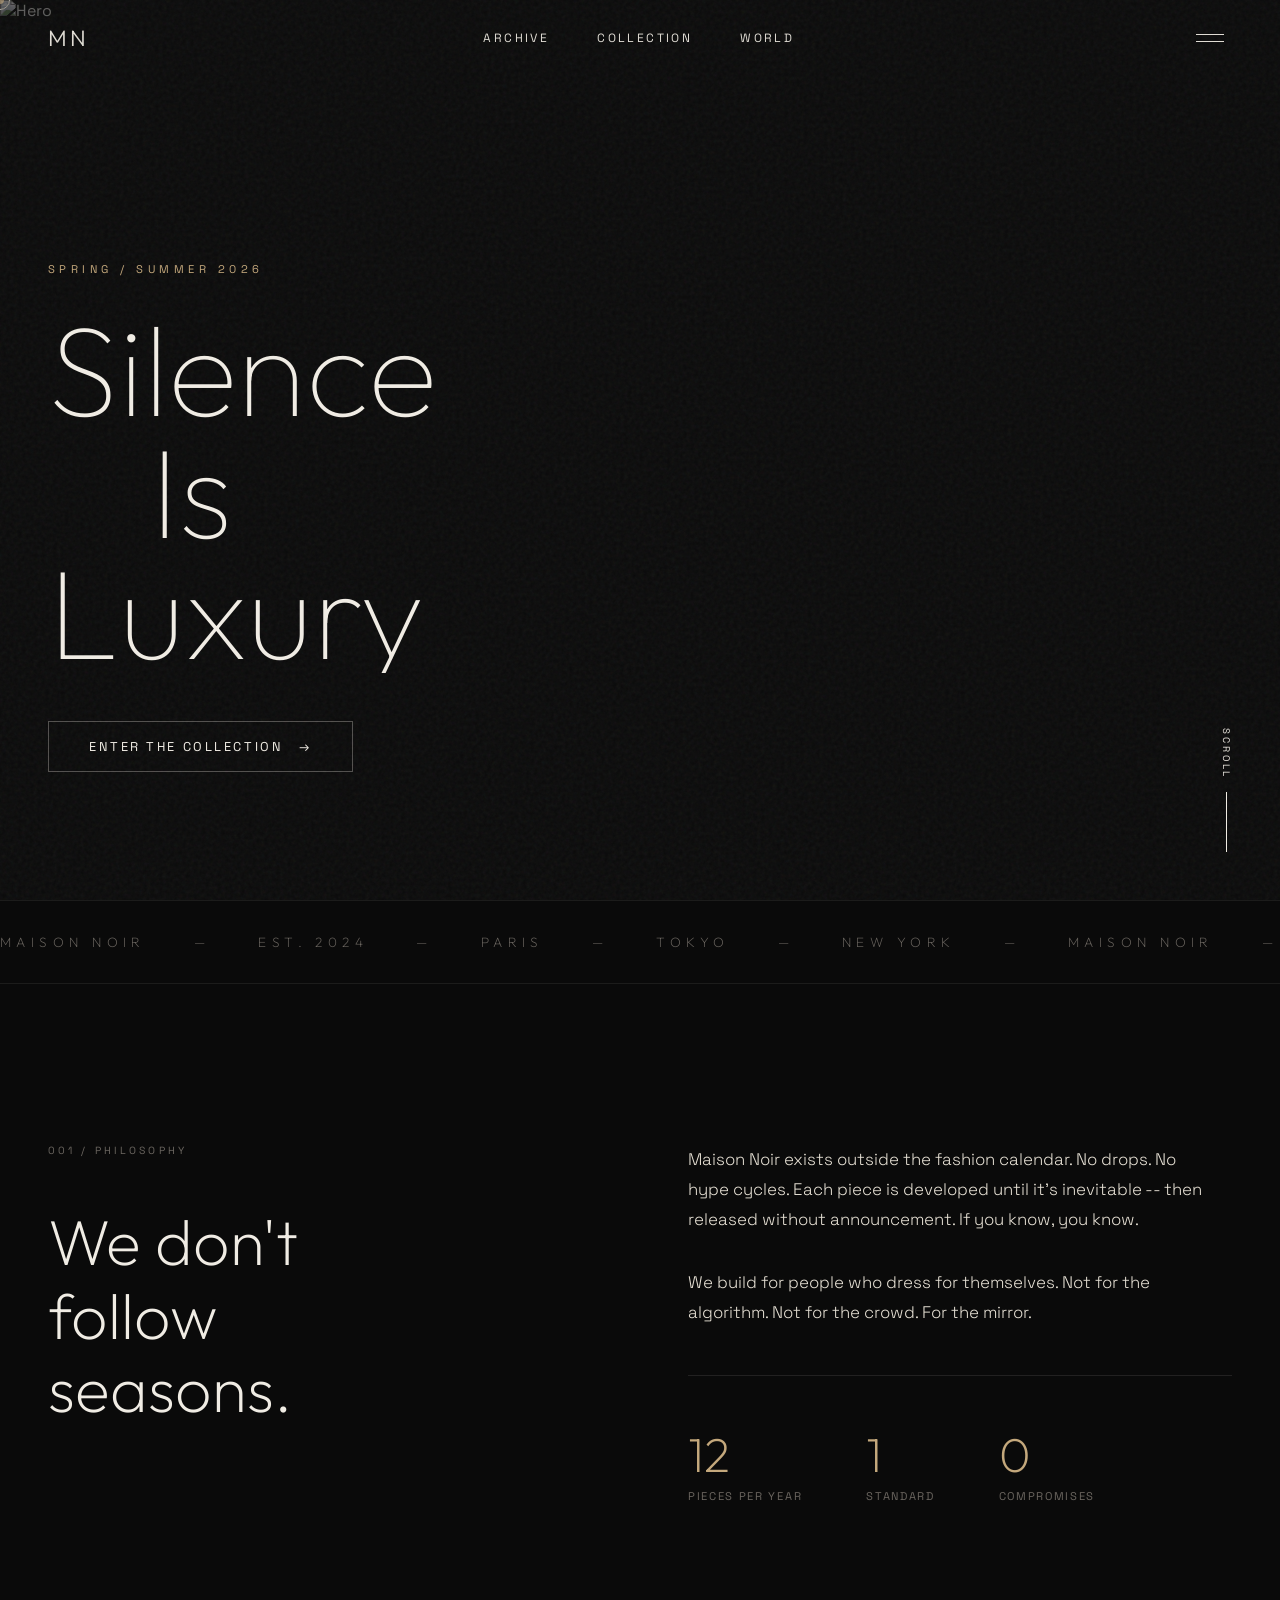
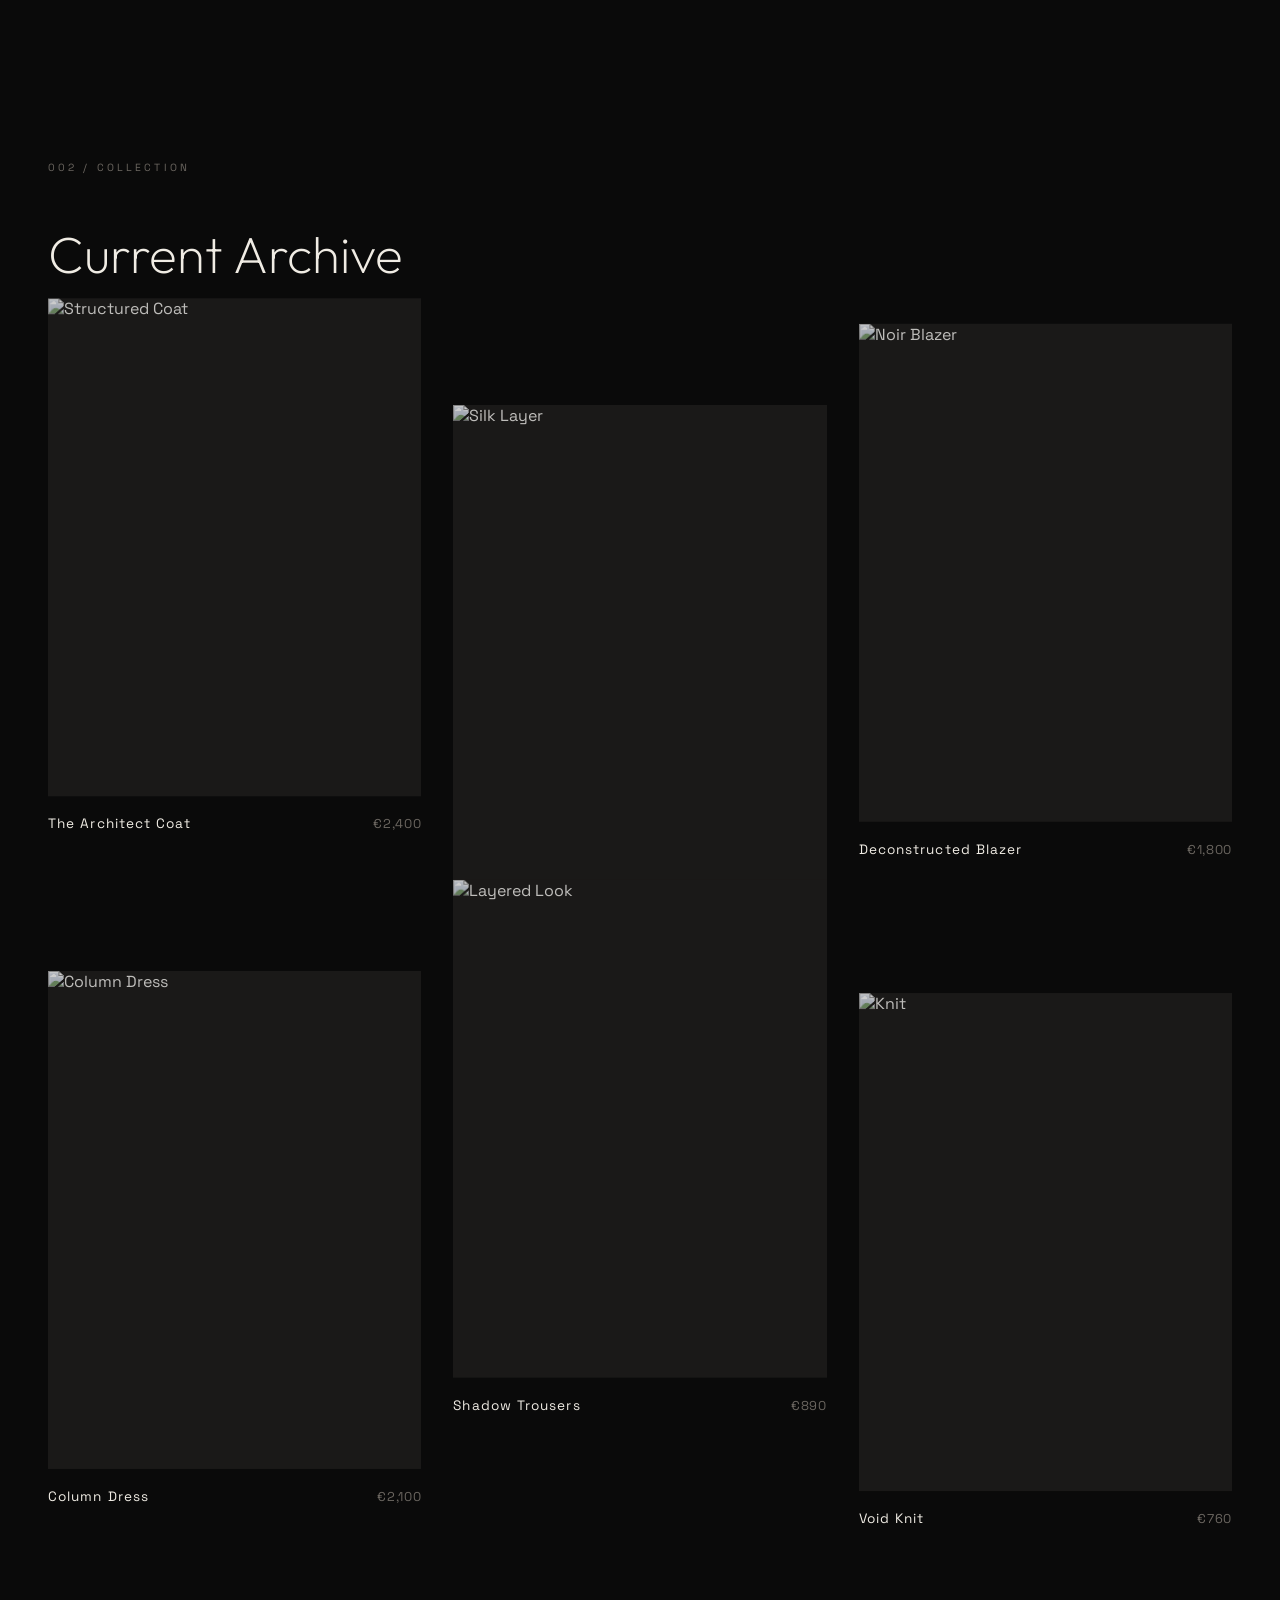
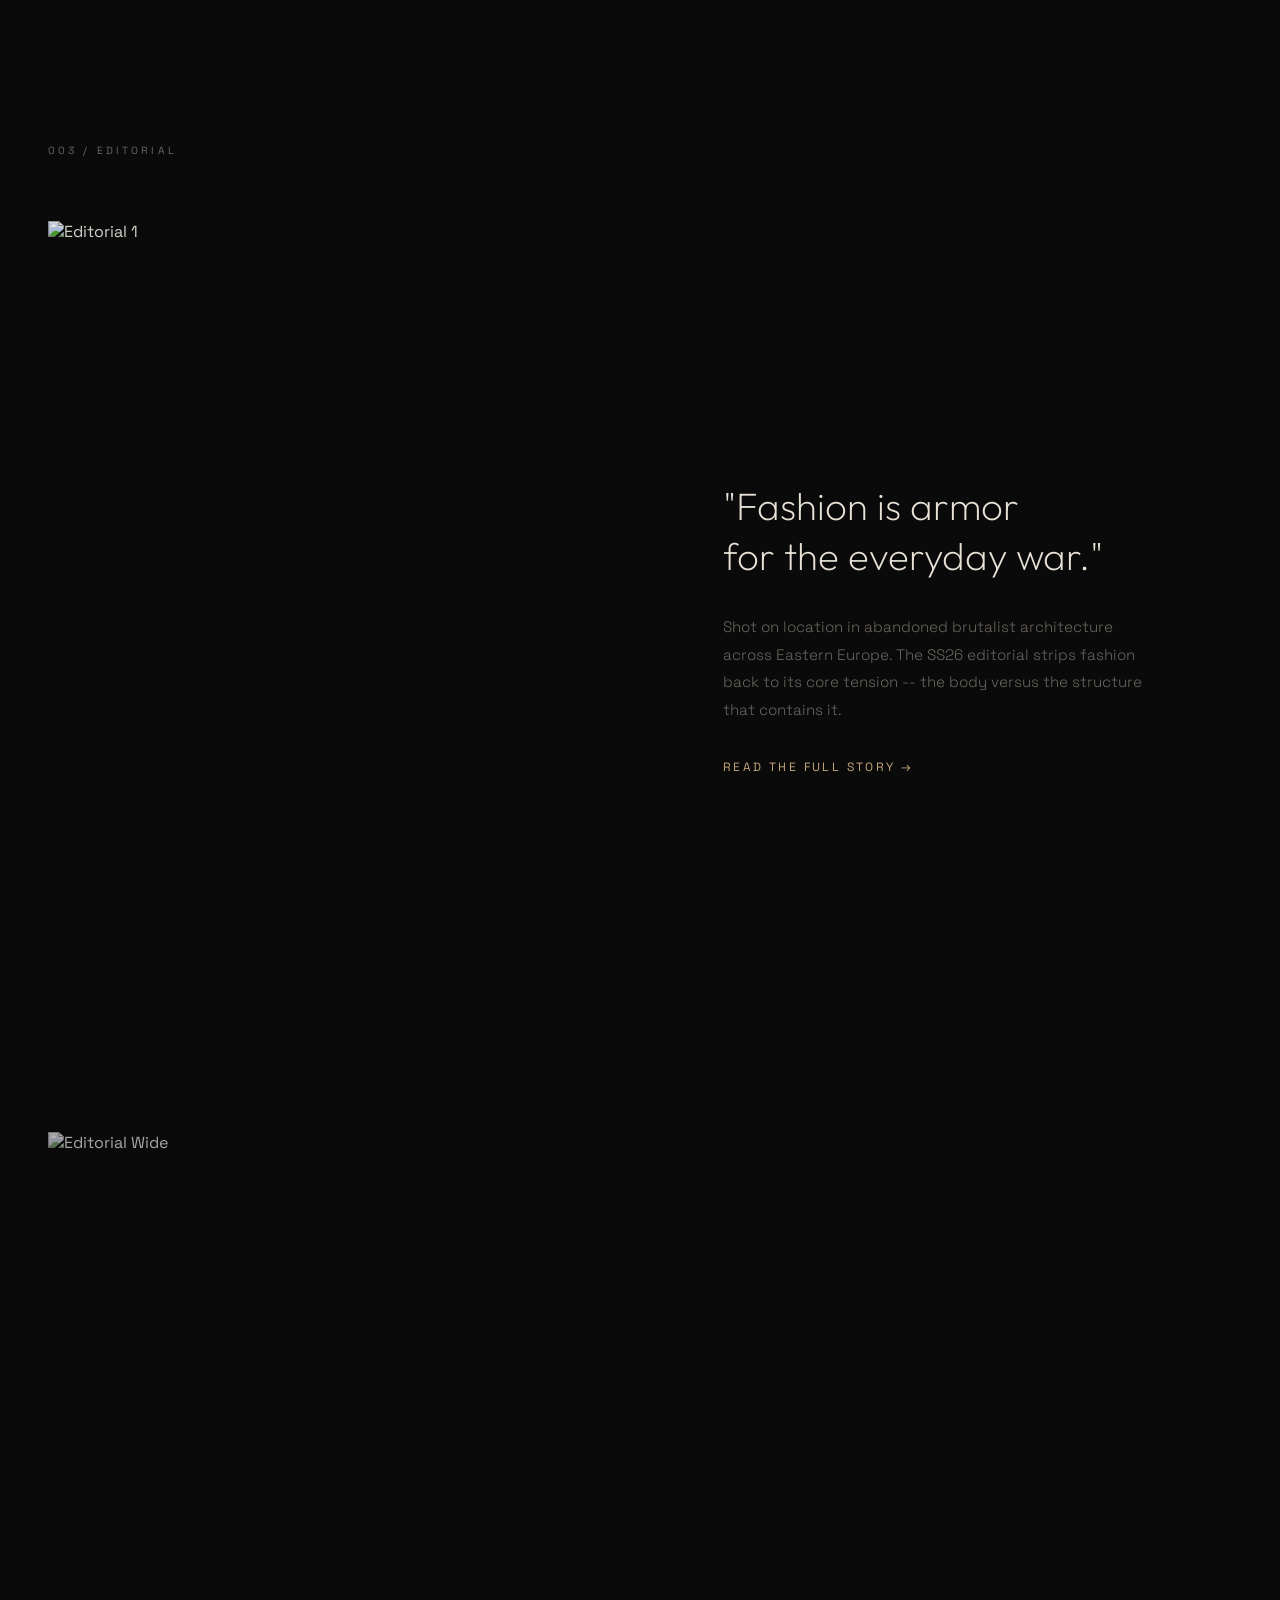
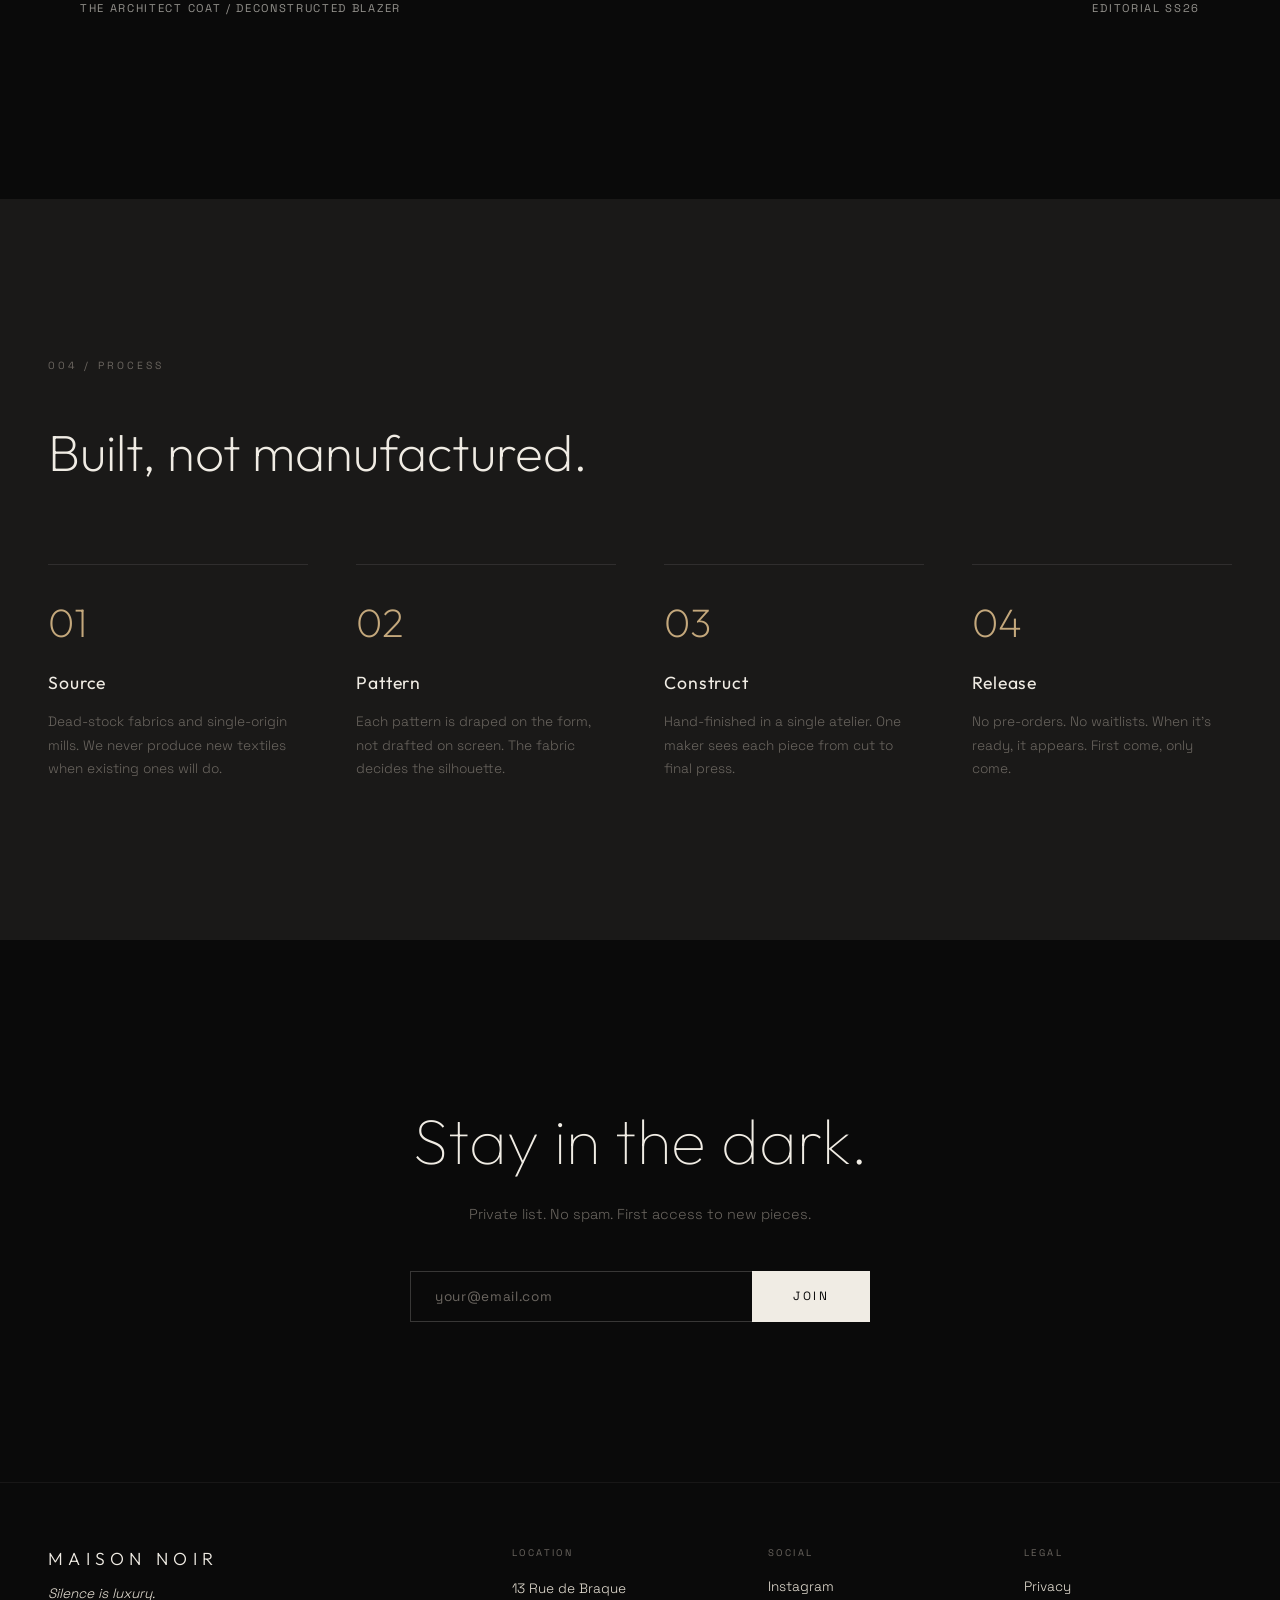
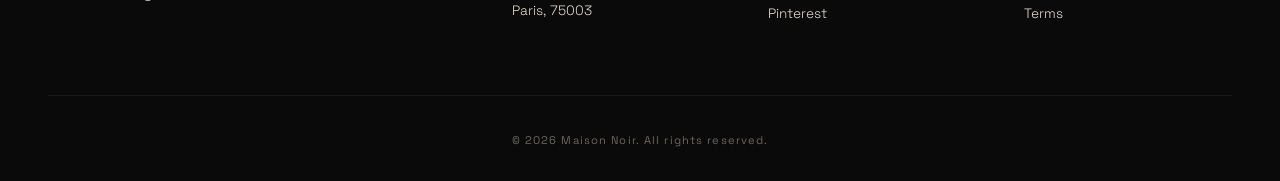
==== commit 8a54e26a: "Deploy v3 - Brutalist Luxury redesign" ====
--- a/index.html
+++ b/index.html
@@ -4,205 +4,339 @@
   <meta charset="UTF-8">
   <meta name="viewport" content="width=device-width, initial-scale=1.0">
   <title>MAISON NOIR</title>
-  <meta name="description" content="MAISON NOIR">
+  <link rel="stylesheet" href="css/style.css">
   <link rel="preconnect" href="https://fonts.googleapis.com">
   <link rel="preconnect" href="https://fonts.gstatic.com" crossorigin>
-  <link href="https://fonts.googleapis.com/css2?family=Cormorant:ital,opsz,wght@0,3..72,300;0,3..72,400;0,3..72,500;1,3..72,300;1,3..72,400&display=swap" rel="stylesheet">
-  <link rel="stylesheet" href="css/style.css">
-  <script src="https://cdn.jsdelivr.net/npm/gsap@3.12.7/dist/gsap.min.js" defer></script>
-  <script src="https://cdn.jsdelivr.net/npm/gsap@3.12.7/dist/ScrollTrigger.min.js" defer></script>
-  <script src="https://unpkg.com/lenis@1.1.18/dist/lenis.min.js" defer></script>
+  <link href="https://fonts.googleapis.com/css2?family=Space+Grotesk:wght@300;400;500;600;700&family=Outfit:wght@100;200;300;400;500;600;700;800;900&display=swap" rel="stylesheet">
 </head>
 <body>
 
   <!-- LOADER -->
-  <div class="loader" id="loader">
-    <div class="loader-counter" id="loaderCounter">0</div>
+  <div id="loader">
+    <div class="loader-inner">
+      <div class="loader-line"></div>
+      <span class="loader-text">MAISON NOIR</span>
+      <div class="loader-line"></div>
+    </div>
   </div>
 
+  <!-- CURSOR -->
+  <div id="cursor"></div>
+  <div id="cursor-trail"></div>
+
   <!-- NAV -->
-  <header class="nav" id="nav">
-    <a href="/" class="nav-logo">MAISON NOIR</a>
-    <nav class="nav-links">
-      <a href="/">Collection</a>
-      <a href="/">About</a>
-      <a href="/">Contact</a>
-    </nav>
-    <button class="nav-cart" aria-label="Cart">Bag (0)</button>
-  </header>
+  <nav id="nav">
+    <div class="nav-left">
+      <a href="#" class="nav-logo">MN</a>
+    </div>
+    <div class="nav-center">
+      <a href="#" class="nav-link" data-hover="Archive">Archive</a>
+      <a href="#" class="nav-link" data-hover="Collection">Collection</a>
+      <a href="#" class="nav-link" data-hover="World">World</a>
+    </div>
+    <div class="nav-right">
+      <button class="nav-menu-btn" id="menuBtn">
+        <span></span>
+        <span></span>
+      </button>
+    </div>
+  </nav>
+
+  <!-- FULLSCREEN MENU -->
+  <div id="fullMenu" class="full-menu">
+    <div class="menu-grid">
+      <div class="menu-col">
+        <span class="menu-label">Navigate</span>
+        <a href="#hero" class="menu-link">Home</a>
+        <a href="#collection" class="menu-link">Collection</a>
+        <a href="#editorial" class="menu-link">Editorial</a>
+        <a href="#about" class="menu-link">About</a>
+      </div>
+      <div class="menu-col">
+        <span class="menu-label">Connect</span>
+        <a href="#" class="menu-link">Instagram</a>
+        <a href="#" class="menu-link">Journal</a>
+        <a href="#" class="menu-link">Contact</a>
+      </div>
+      <div class="menu-col menu-featured">
+        <span class="menu-label">Latest</span>
+        <div class="menu-featured-img">
+          <img src="https://images.unsplash.com/photo-1558618666-fcd25c85f82e?w=600&q=80" alt="Featured">
+        </div>
+        <span class="menu-caption">SS26 Campaign</span>
+      </div>
+    </div>
+  </div>
 
   <!-- HERO -->
-  <section class="hero">
-    <div class="hero-media">
-      <img src="https://images.unsplash.com/photo-1509631179647-0177331693ae?w=1920&q=85&fm=jpg" alt="" class="hero-img">
+  <section id="hero" class="hero">
+    <div class="hero-bg">
+      <img src="https://images.unsplash.com/photo-1509631179647-0177331693ae?w=1920&q=85" alt="Hero" class="hero-img">
+      <div class="hero-grain"></div>
     </div>
     <div class="hero-content">
-      <h1 class="hero-title">Obsidian</h1>
-      <p class="hero-sub">Autumn / Winter 2026</p>
+      <div class="hero-eyebrow">
+        <span class="line-reveal">Spring / Summer 2026</span>
+      </div>
+      <h1 class="hero-title">
+        <span class="title-line"><span class="line-reveal">Silence</span></span>
+        <span class="title-line title-indent"><span class="line-reveal">Is</span></span>
+        <span class="title-line"><span class="line-reveal">Luxury</span></span>
+      </h1>
+      <div class="hero-cta">
+        <a href="#collection" class="btn-reveal">
+          <span class="btn-text">Enter the Collection</span>
+          <span class="btn-arrow">&rarr;</span>
+        </a>
+      </div>
     </div>
     <div class="hero-scroll">
-      <div class="hero-scroll-line"></div>
-    </div>
-  </section>
-
-  <!-- INTRO -->
-  <section class="intro">
-    <div class="intro-inner">
-      <p class="intro-text">Fourteen pieces. Zero compromise. An exploration of shadow, texture, and the quiet power of restraint.</p>
-    </div>
-  </section>
-
-  <!-- EDITORIAL -->
-  <section class="editorial">
-    <div class="editorial-row">
-      <div class="editorial-image">
-        <div class="img-wrap">
-          <img src="https://images.unsplash.com/photo-1617127365659-c47fa864d8bc?w=900&q=80&fm=jpg" alt="" loading="lazy">
-        </div>
-      </div>
-      <div class="editorial-text">
-        <span class="label">The Philosophy</span>
-        <h2>Less noise.<br>More intention.</h2>
-        <p>Every piece exists beyond trends. Luxury lies in the weight of the fabric, the precision of the cut, and the silence of restraint.</p>
-      </div>
-    </div>
-    <div class="editorial-row editorial-row--reverse">
-      <div class="editorial-image">
-        <div class="img-wrap">
-          <img src="https://images.unsplash.com/photo-1539109136881-3be0616acf4b?w=900&q=80&fm=jpg" alt="" loading="lazy">
-        </div>
-      </div>
-      <div class="editorial-text">
-        <span class="label">The Process</span>
-        <h2>Cut in Milan.<br>Finished by hand.</h2>
-        <p>Twelve artisans. Six hundred hours per collection. Each seam is a decision. Each fold, an intention.</p>
+      <span>Scroll</span>
+      <div class="scroll-line"></div>
+    </div>
+  </section>
+
+  <!-- MARQUEE -->
+  <section class="marquee-section">
+    <div class="marquee-track">
+      <span>MAISON NOIR</span>
+      <span>&mdash;</span>
+      <span>EST. 2024</span>
+      <span>&mdash;</span>
+      <span>PARIS</span>
+      <span>&mdash;</span>
+      <span>TOKYO</span>
+      <span>&mdash;</span>
+      <span>NEW YORK</span>
+      <span>&mdash;</span>
+      <span>MAISON NOIR</span>
+      <span>&mdash;</span>
+      <span>EST. 2024</span>
+      <span>&mdash;</span>
+      <span>PARIS</span>
+      <span>&mdash;</span>
+      <span>TOKYO</span>
+      <span>&mdash;</span>
+      <span>NEW YORK</span>
+      <span>&mdash;</span>
+    </div>
+  </section>
+
+  <!-- PHILOSOPHY -->
+  <section id="about" class="philosophy">
+    <div class="philosophy-grid">
+      <div class="philosophy-left">
+        <span class="section-tag">001 / Philosophy</span>
+        <h2 class="philosophy-title scroll-reveal">We don't<br>follow<br>seasons.</h2>
+      </div>
+      <div class="philosophy-right">
+        <p class="philosophy-text scroll-reveal">Maison Noir exists outside the fashion calendar. No drops. No hype cycles. Each piece is developed until it's inevitable -- then released without announcement. If you know, you know.</p>
+        <p class="philosophy-text scroll-reveal">We build for people who dress for themselves. Not for the algorithm. Not for the crowd. For the mirror.</p>
+        <div class="philosophy-stats scroll-reveal">
+          <div class="stat">
+            <span class="stat-num">12</span>
+            <span class="stat-label">Pieces per year</span>
+          </div>
+          <div class="stat">
+            <span class="stat-num">1</span>
+            <span class="stat-label">Standard</span>
+          </div>
+          <div class="stat">
+            <span class="stat-num">0</span>
+            <span class="stat-label">Compromises</span>
+          </div>
+        </div>
       </div>
     </div>
   </section>
 
   <!-- COLLECTION -->
-  <section class="collection">
+  <section id="collection" class="collection">
     <div class="collection-header">
-      <span class="label">The Obsidian Edit</span>
-      <h2>Collection</h2>
+      <span class="section-tag">002 / Collection</span>
+      <h2 class="collection-title scroll-reveal">Current Archive</h2>
     </div>
     <div class="collection-grid">
-      <a href="#" class="product">
-        <div class="product-img">
-          <img src="https://images.unsplash.com/photo-1594938298603-c8148c4dae35?w=700&q=80&fm=jpg" alt="Structured Blazer" loading="lazy">
-        </div>
-        <div class="product-info">
-          <span class="product-name">Structured Blazer</span>
-          <span class="product-price">$1,890</span>
-        </div>
-      </a>
-      <a href="#" class="product">
-        <div class="product-img">
-          <img src="https://images.unsplash.com/photo-1608236415053-3691791bbffe?w=700&q=80&fm=jpg" alt="Wool Overcoat" loading="lazy">
-        </div>
-        <div class="product-info">
-          <span class="product-name">Wool Overcoat</span>
-          <span class="product-price">$2,450</span>
-        </div>
-      </a>
-      <a href="#" class="product">
-        <div class="product-img">
-          <img src="https://images.unsplash.com/photo-1602810318383-e386cc2a3ccf?w=700&q=80&fm=jpg" alt="Silk Shirt" loading="lazy">
-        </div>
-        <div class="product-info">
-          <span class="product-name">Silk Shirt</span>
-          <span class="product-price">$680</span>
-        </div>
-      </a>
-      <a href="#" class="product">
-        <div class="product-img">
-          <img src="https://images.unsplash.com/photo-1621072156002-e2fccdc0b176?w=700&q=80&fm=jpg" alt="Cashmere Knit" loading="lazy">
-        </div>
-        <div class="product-info">
-          <span class="product-name">Cashmere Knit</span>
-          <span class="product-price">$1,240</span>
-        </div>
-      </a>
-      <a href="#" class="product">
-        <div class="product-img">
-          <img src="https://images.unsplash.com/photo-1624378439575-d8705ad7ae80?w=700&q=80&fm=jpg" alt="Tailored Trousers" loading="lazy">
-        </div>
-        <div class="product-info">
-          <span class="product-name">Tailored Trousers</span>
-          <span class="product-price">$890</span>
-        </div>
-      </a>
-      <a href="#" class="product">
-        <div class="product-img">
-          <img src="https://images.unsplash.com/photo-1553062407-98eeb64c6a62?w=700&q=80&fm=jpg" alt="Leather Holdall" loading="lazy">
-        </div>
-        <div class="product-info">
-          <span class="product-name">Leather Holdall</span>
-          <span class="product-price">$3,200</span>
-        </div>
-      </a>
-    </div>
-  </section>
-
-  <!-- LOOKBOOK STRIP -->
-  <section class="lookbook">
-    <div class="lookbook-track">
-      <div class="lookbook-item"><img src="https://images.unsplash.com/photo-1515886657613-9f3515b0c78f?w=600&q=80&fm=jpg" alt="" loading="lazy"></div>
-      <div class="lookbook-item"><img src="https://images.unsplash.com/photo-1509631179647-0177331693ae?w=600&q=80&fm=jpg" alt="" loading="lazy"></div>
-      <div class="lookbook-item"><img src="https://images.unsplash.com/photo-1496747611176-843222e1e57c?w=600&q=80&fm=jpg" alt="" loading="lazy"></div>
-      <div class="lookbook-item"><img src="https://images.unsplash.com/photo-1539109136881-3be0616acf4b?w=600&q=80&fm=jpg" alt="" loading="lazy"></div>
-      <div class="lookbook-item"><img src="https://images.unsplash.com/photo-1544022613-e87ca75a784a?w=600&q=80&fm=jpg" alt="" loading="lazy"></div>
-    </div>
-  </section>
-
-  <!-- QUOTE -->
-  <section class="quote-section">
-    <blockquote class="quote">
-      <p>"Elegance is not about being noticed.<br>It is about being remembered."</p>
-    </blockquote>
-  </section>
-
-  <!-- NEWSLETTER -->
-  <section class="newsletter">
-    <div class="newsletter-inner">
-      <h2>Join the Inner Circle</h2>
-      <p>Early access. Private events. Stories from the atelier.</p>
-      <form class="newsletter-form" id="newsletterForm">
-        <input type="email" placeholder="Email address" required>
-        <button type="submit">Subscribe</button>
+      <div class="collection-item" data-speed="0.9">
+        <div class="item-img-wrap">
+          <img src="https://images.unsplash.com/photo-1592878904946-b3cd8ae243d0?w=800&q=80" alt="Structured Coat">
+          <div class="item-overlay">
+            <span>View Piece</span>
+          </div>
+        </div>
+        <div class="item-info">
+          <span class="item-name">The Architect Coat</span>
+          <span class="item-price">&euro;2,400</span>
+        </div>
+      </div>
+      <div class="collection-item" data-speed="1.1">
+        <div class="item-img-wrap">
+          <img src="https://images.unsplash.com/photo-1594938298603-c8148c4dae35?w=800&q=80" alt="Silk Layer">
+          <div class="item-overlay">
+            <span>View Piece</span>
+          </div>
+        </div>
+        <div class="item-info">
+          <span class="item-name">Raw Silk Drape</span>
+          <span class="item-price">&euro;1,100</span>
+        </div>
+      </div>
+      <div class="collection-item" data-speed="0.95">
+        <div class="item-img-wrap">
+          <img src="https://images.unsplash.com/photo-1578932750294-f5075e85f44a?w=800&q=80" alt="Noir Blazer">
+          <div class="item-overlay">
+            <span>View Piece</span>
+          </div>
+        </div>
+        <div class="item-info">
+          <span class="item-name">Deconstructed Blazer</span>
+          <span class="item-price">&euro;1,800</span>
+        </div>
+      </div>
+      <div class="collection-item" data-speed="1.05">
+        <div class="item-img-wrap">
+          <img src="https://images.unsplash.com/photo-1515886657613-9f3515b0c78f?w=800&q=80" alt="Column Dress">
+          <div class="item-overlay">
+            <span>View Piece</span>
+          </div>
+        </div>
+        <div class="item-info">
+          <span class="item-name">Column Dress</span>
+          <span class="item-price">&euro;2,100</span>
+        </div>
+      </div>
+      <div class="collection-item" data-speed="0.92">
+        <div class="item-img-wrap">
+          <img src="https://images.unsplash.com/photo-1539109136881-3be0616acf4b?w=800&q=80" alt="Layered Look">
+          <div class="item-overlay">
+            <span>View Piece</span>
+          </div>
+        </div>
+        <div class="item-info">
+          <span class="item-name">Shadow Trousers</span>
+          <span class="item-price">&euro;890</span>
+        </div>
+      </div>
+      <div class="collection-item" data-speed="1.08">
+        <div class="item-img-wrap">
+          <img src="https://images.unsplash.com/photo-1544441893-675973e31985?w=800&q=80" alt="Knit">
+          <div class="item-overlay">
+            <span>View Piece</span>
+          </div>
+        </div>
+        <div class="item-info">
+          <span class="item-name">Void Knit</span>
+          <span class="item-price">&euro;760</span>
+        </div>
+      </div>
+    </div>
+  </section>
+
+  <!-- EDITORIAL SPLIT -->
+  <section id="editorial" class="editorial">
+    <div class="editorial-header">
+      <span class="section-tag">003 / Editorial</span>
+    </div>
+    <div class="editorial-split">
+      <div class="editorial-left">
+        <div class="editorial-img-wrap scroll-reveal">
+          <img src="https://images.unsplash.com/photo-1469334031218-e382a71b716b?w=900&q=80" alt="Editorial 1">
+        </div>
+      </div>
+      <div class="editorial-right">
+        <div class="editorial-text-block">
+          <h3 class="editorial-heading scroll-reveal">"Fashion is armor<br>for the everyday war."</h3>
+          <p class="editorial-body scroll-reveal">Shot on location in abandoned brutalist architecture across Eastern Europe. The SS26 editorial strips fashion back to its core tension -- the body versus the structure that contains it.</p>
+          <a href="#" class="editorial-link scroll-reveal">Read the full story &rarr;</a>
+        </div>
+      </div>
+    </div>
+    <div class="editorial-wide scroll-reveal">
+      <img src="https://images.unsplash.com/photo-1558171813-4c088753af8f?w=1400&q=80" alt="Editorial Wide">
+      <div class="editorial-wide-caption">
+        <span>The Architect Coat / Deconstructed Blazer</span>
+        <span>Editorial SS26</span>
+      </div>
+    </div>
+  </section>
+
+  <!-- PROCESS -->
+  <section class="process">
+    <div class="process-header">
+      <span class="section-tag">004 / Process</span>
+      <h2 class="process-title scroll-reveal">Built, not manufactured.</h2>
+    </div>
+    <div class="process-steps">
+      <div class="process-step scroll-reveal">
+        <span class="step-num">01</span>
+        <div class="step-content">
+          <h4>Source</h4>
+          <p>Dead-stock fabrics and single-origin mills. We never produce new textiles when existing ones will do.</p>
+        </div>
+      </div>
+      <div class="process-step scroll-reveal">
+        <span class="step-num">02</span>
+        <div class="step-content">
+          <h4>Pattern</h4>
+          <p>Each pattern is draped on the form, not drafted on screen. The fabric decides the silhouette.</p>
+        </div>
+      </div>
+      <div class="process-step scroll-reveal">
+        <span class="step-num">03</span>
+        <div class="step-content">
+          <h4>Construct</h4>
+          <p>Hand-finished in a single atelier. One maker sees each piece from cut to final press.</p>
+        </div>
+      </div>
+      <div class="process-step scroll-reveal">
+        <span class="step-num">04</span>
+        <div class="step-content">
+          <h4>Release</h4>
+          <p>No pre-orders. No waitlists. When it's ready, it appears. First come, only come.</p>
+        </div>
+      </div>
+    </div>
+  </section>
+
+  <!-- NEWSLETTER / CONTACT -->
+  <section class="contact">
+    <div class="contact-inner">
+      <h2 class="contact-title scroll-reveal">Stay in the dark.</h2>
+      <p class="contact-sub scroll-reveal">Private list. No spam. First access to new pieces.</p>
+      <form class="contact-form scroll-reveal">
+        <input type="email" placeholder="your@email.com" class="contact-input">
+        <button type="submit" class="contact-btn">Join</button>
       </form>
     </div>
   </section>
 
   <!-- FOOTER -->
   <footer class="footer">
-    <div class="footer-top">
-      <div class="footer-brand">
+    <div class="footer-grid">
+      <div class="footer-col">
         <span class="footer-logo">MAISON NOIR</span>
-      </div>
-      <div class="footer-links">
-        <div class="footer-col">
-          <a href="#">Collection</a>
-          <a href="#">Lookbook</a>
-          <a href="#">About</a>
-        </div>
-        <div class="footer-col">
-          <a href="#">Shipping</a>
-          <a href="#">Returns</a>
-          <a href="#">Contact</a>
-        </div>
-        <div class="footer-col">
-          <a href="#">Instagram</a>
-          <a href="#">Pinterest</a>
-        </div>
+        <p class="footer-tagline">Silence is luxury.</p>
+      </div>
+      <div class="footer-col">
+        <span class="footer-label">Location</span>
+        <p>13 Rue de Braque<br>Paris, 75003</p>
+      </div>
+      <div class="footer-col">
+        <span class="footer-label">Social</span>
+        <a href="#">Instagram</a>
+        <a href="#">Pinterest</a>
+      </div>
+      <div class="footer-col">
+        <span class="footer-label">Legal</span>
+        <a href="#">Privacy</a>
+        <a href="#">Terms</a>
       </div>
     </div>
     <div class="footer-bottom">
-      <span>&copy; 2026 MAISON NOIR</span>
+      <span>&copy; 2026 Maison Noir. All rights reserved.</span>
     </div>
   </footer>
 
   <script src="js/main.js"></script>
 </body>
-</html>
-<!-- v2 deployed to gh-pages -->+</html>
--- a/css/style.css
+++ b/css/style.css
@@ -1,7 +1,6 @@
-/* ========================================
-   MAISON NOIR v2
-   One typeface. Black. Space. Nothing else.
-   ======================================== */
+/* ============================================
+   MAISON NOIR v3 — Brutalist Luxury
+   ============================================ */
 
 *, *::before, *::after {
   margin: 0;
@@ -10,38 +9,35 @@
 }
 
 :root {
-  --black: #000;
-  --white: #fff;
-  --cream: #e8e4de;
-  --grey: #888;
-  --grey-dark: #333;
-  --grey-border: #1a1a1a;
-  --font: 'Cormorant', Georgia, serif;
-  --tracking: 0.14em;
-  --tracking-tight: -0.02em;
-  --ease: cubic-bezier(0.25, 0, 0.15, 1);
-  --ease-out: cubic-bezier(0, 0, 0.15, 1);
-  --duration: 0.8s;
+  --black: #0a0a0a;
+  --white: #f0ece4;
+  --cream: #e8e2d6;
+  --grey: #6b6660;
+  --accent: #c4a87c;
+  --dark-grey: #1a1918;
+  --font-display: 'Outfit', sans-serif;
+  --font-body: 'Space Grotesk', sans-serif;
 }
 
 html {
+  scroll-behavior: smooth;
   font-size: 16px;
-  -webkit-font-smoothing: antialiased;
-  -moz-osx-font-smoothing: grayscale;
+  overflow-x: hidden;
 }
 
 body {
   background: var(--black);
-  color: var(--cream);
-  font-family: var(--font);
-  font-weight: 300;
-  line-height: 1.6;
+  color: var(--white);
+  font-family: var(--font-body);
+  cursor: none;
   overflow-x: hidden;
+  -webkit-font-smoothing: antialiased;
 }
 
 a {
   color: inherit;
   text-decoration: none;
+  cursor: none;
 }
 
 img {
@@ -51,52 +47,109 @@
   object-fit: cover;
 }
 
-button {
-  background: none;
-  border: none;
-  color: inherit;
-  font: inherit;
-  cursor: pointer;
-}
-
-/* ========================================
-   LOADER
-   ======================================== */
-
-.loader {
+::selection {
+  background: var(--accent);
+  color: var(--black);
+}
+
+/* ---- CUSTOM CURSOR ---- */
+#cursor {
+  position: fixed;
+  top: 0;
+  left: 0;
+  width: 20px;
+  height: 20px;
+  border: 1.5px solid var(--white);
+  border-radius: 50%;
+  pointer-events: none;
+  z-index: 10000;
+  transform: translate(-50%, -50%);
+  transition: width 0.3s, height 0.3s, border-color 0.3s, background 0.3s;
+  mix-blend-mode: difference;
+}
+
+#cursor.hovering {
+  width: 50px;
+  height: 50px;
+  background: var(--white);
+  border-color: var(--white);
+}
+
+#cursor-trail {
+  position: fixed;
+  top: 0;
+  left: 0;
+  width: 8px;
+  height: 8px;
+  background: var(--accent);
+  border-radius: 50%;
+  pointer-events: none;
+  z-index: 9999;
+  transform: translate(-50%, -50%);
+  transition: transform 0.1s;
+  opacity: 0.6;
+}
+
+/* ---- LOADER ---- */
+#loader {
   position: fixed;
   inset: 0;
+  background: var(--black);
   z-index: 9999;
-  background: var(--black);
   display: flex;
   align-items: center;
   justify-content: center;
-  pointer-events: none;
-}
-
-.loader-counter {
-  font-size: clamp(4rem, 12vw, 10rem);
-  font-weight: 300;
-  letter-spacing: var(--tracking-tight);
-  color: var(--cream);
-  opacity: 0.4;
-}
-
-.loader.is-done {
+  transition: opacity 0.8s ease, visibility 0.8s ease;
+}
+
+#loader.done {
   opacity: 0;
-  transition: opacity 0.6s var(--ease);
-}
-
-/* ========================================
-   NAV
-   ======================================== */
-
-.nav {
+  visibility: hidden;
+}
+
+.loader-inner {
+  display: flex;
+  align-items: center;
+  gap: 2rem;
+}
+
+.loader-line {
+  width: 80px;
+  height: 1px;
+  background: var(--grey);
+  transform: scaleX(0);
+  animation: loaderLine 1.5s ease forwards;
+}
+
+.loader-line:last-child {
+  animation-delay: 0.2s;
+}
+
+.loader-text {
+  font-family: var(--font-display);
+  font-weight: 200;
+  font-size: 1.1rem;
+  letter-spacing: 0.5em;
+  color: var(--white);
+  opacity: 0;
+  animation: loaderFade 1s ease 0.3s forwards;
+}
+
+@keyframes loaderLine {
+  to { transform: scaleX(1); }
+}
+
+@keyframes loaderFade {
+  to { opacity: 1; }
+}
+
+/* ---- NAV ---- */
+#nav {
   position: fixed;
   top: 0;
   left: 0;
   right: 0;
-  z-index: 100;
+  z-index: 1000;
   display: flex;
   align-items: center;
   justify-content: space-between;
@@ -105,618 +158,874 @@
 }
 
 .nav-logo {
+  font-family: var(--font-display);
+  font-weight: 300;
+  font-size: 1.4rem;
+  letter-spacing: 0.15em;
+}
+
+.nav-center {
+  display: flex;
+  gap: 3rem;
+}
+
+.nav-link {
   font-size: 0.75rem;
-  font-weight: 400;
-  letter-spacing: var(--tracking);
-  text-transform: uppercase;
-  color: var(--white);
-}
-
-.nav-links {
-  display: flex;
-  gap: 2.5rem;
-}
-
-.nav-links a {
-  font-size: 0.7rem;
-  font-weight: 400;
-  letter-spacing: var(--tracking);
-  text-transform: uppercase;
-  color: var(--white);
-  opacity: 0.7;
-  transition: opacity 0.4s;
-}
-
-.nav-links a:hover {
+  letter-spacing: 0.2em;
+  text-transform: uppercase;
+  position: relative;
+  padding: 0.3rem 0;
+}
+
+.nav-link::after {
+  content: '';
+  position: absolute;
+  bottom: 0;
+  left: 0;
+  width: 100%;
+  height: 1px;
+  background: var(--white);
+  transform: scaleX(0);
+  transform-origin: right;
+  transition: transform 0.4s cubic-bezier(0.65, 0, 0.35, 1);
+}
+
+.nav-link:hover::after {
+  transform: scaleX(1);
+  transform-origin: left;
+}
+
+.nav-menu-btn {
+  background: none;
+  border: none;
+  cursor: none;
+  display: flex;
+  flex-direction: column;
+  gap: 6px;
+  padding: 0.5rem;
+}
+
+.nav-menu-btn span {
+  display: block;
+  width: 28px;
+  height: 1px;
+  background: var(--white);
+  transition: transform 0.4s ease, opacity 0.3s ease;
+}
+
+.nav-menu-btn.active span:first-child {
+  transform: rotate(45deg) translate(2px, 3px);
+}
+
+.nav-menu-btn.active span:last-child {
+  transform: rotate(-45deg) translate(2px, -3px);
+}
+
+/* ---- FULL MENU ---- */
+.full-menu {
+  position: fixed;
+  inset: 0;
+  background: var(--black);
+  z-index: 999;
+  display: flex;
+  align-items: center;
+  justify-content: center;
+  opacity: 0;
+  visibility: hidden;
+  transition: opacity 0.6s ease, visibility 0.6s ease;
+}
+
+.full-menu.open {
   opacity: 1;
-}
-
-.nav-cart {
-  font-size: 0.7rem;
-  font-weight: 400;
-  letter-spacing: var(--tracking);
-  text-transform: uppercase;
-  color: var(--white);
-  opacity: 0.7;
-  transition: opacity 0.4s;
-}
-
-.nav-cart:hover {
-  opacity: 1;
-}
-
-/* ========================================
-   HERO
-   ======================================== */
-
+  visibility: visible;
+}
+
+.menu-grid {
+  display: grid;
+  grid-template-columns: 1fr 1fr 1fr;
+  gap: 4rem;
+  padding: 4rem;
+  width: 100%;
+  max-width: 1200px;
+}
+
+.menu-label {
+  display: block;
+  font-size: 0.65rem;
+  letter-spacing: 0.3em;
+  text-transform: uppercase;
+  color: var(--grey);
+  margin-bottom: 2rem;
+}
+
+.menu-link {
+  display: block;
+  font-family: var(--font-display);
+  font-weight: 200;
+  font-size: 2.5rem;
+  line-height: 1.4;
+  transition: color 0.3s, padding-left 0.3s;
+}
+
+.menu-link:hover {
+  color: var(--accent);
+  padding-left: 1rem;
+}
+
+.menu-featured-img {
+  width: 100%;
+  aspect-ratio: 3/4;
+  overflow: hidden;
+  margin-bottom: 1rem;
+}
+
+.menu-featured-img img {
+  transition: transform 0.6s ease;
+}
+
+.menu-featured-img:hover img {
+  transform: scale(1.05);
+}
+
+.menu-caption {
+  font-size: 0.75rem;
+  letter-spacing: 0.15em;
+  color: var(--grey);
+}
+
+/* ---- HERO ---- */
 .hero {
   position: relative;
   height: 100vh;
-  height: 100svh;
+  min-height: 700px;
+  display: flex;
+  align-items: flex-end;
   overflow: hidden;
 }
 
-.hero-media {
+.hero-bg {
   position: absolute;
   inset: 0;
 }
 
-.hero-media::after {
-  content: '';
+.hero-bg img {
+  filter: brightness(0.4) contrast(1.1) saturate(0.3);
+  transform: scale(1.1);
+  transition: transform 8s ease;
+}
+
+.hero.loaded .hero-bg img {
+  transform: scale(1);
+}
+
+.hero-grain {
   position: absolute;
   inset: 0;
-  background: linear-gradient(
-    to bottom,
-    rgba(0,0,0,0.2) 0%,
-    rgba(0,0,0,0) 40%,
-    rgba(0,0,0,0) 60%,
-    rgba(0,0,0,0.5) 100%
-  );
-}
-
-.hero-img {
-  width: 100%;
-  height: 100%;
-  object-fit: cover;
-  transform: scale(1.05);
-  will-change: transform;
+  background-image: url("data:image/svg+xml,%3Csvg viewBox='0 0 256 256' xmlns='http://www.w3.org/2000/svg'%3E%3Cfilter id='n'%3E%3CfeTurbulence type='fractalNoise' baseFrequency='0.9' numOctaves='4' stitchTiles='stitch'/%3E%3C/filter%3E%3Crect width='100%25' height='100%25' filter='url(%23n)' opacity='0.15'/%3E%3C/svg%3E");
+  opacity: 0.4;
+  pointer-events: none;
 }
 
 .hero-content {
-  position: absolute;
-  bottom: 12vh;
-  left: 3rem;
+  position: relative;
   z-index: 2;
+  padding: 0 3rem 8rem;
+  max-width: 900px;
+}
+
+.hero-eyebrow {
+  font-size: 0.7rem;
+  letter-spacing: 0.4em;
+  text-transform: uppercase;
+  color: var(--accent);
+  margin-bottom: 2rem;
+  overflow: hidden;
 }
 
 .hero-title {
-  font-size: clamp(4rem, 14vw, 12rem);
-  font-weight: 300;
-  font-style: italic;
-  letter-spacing: var(--tracking-tight);
-  line-height: 0.9;
-  color: var(--white);
-  margin-bottom: 1.5rem;
-  clip-path: inset(0 0 100% 0);
-}
-
-.hero-sub {
-  font-size: 0.7rem;
-  font-weight: 400;
-  letter-spacing: var(--tracking);
-  text-transform: uppercase;
-  color: var(--white);
-  opacity: 0;
+  font-family: var(--font-display);
+  font-weight: 100;
+  line-height: 0.95;
+  margin-bottom: 3rem;
+}
+
+.title-line {
+  display: block;
+  font-size: clamp(4rem, 10vw, 9rem);
+  overflow: hidden;
+}
+
+.title-indent {
+  padding-left: clamp(2rem, 8vw, 8rem);
+}
+
+.line-reveal {
+  display: inline-block;
+  transform: translateY(110%);
+  transition: transform 1s cubic-bezier(0.16, 1, 0.3, 1);
+}
+
+.revealed .line-reveal {
+  transform: translateY(0);
+}
+
+.hero-cta {
+  overflow: hidden;
+}
+
+.btn-reveal {
+  display: inline-flex;
+  align-items: center;
+  gap: 1rem;
+  font-size: 0.8rem;
+  letter-spacing: 0.2em;
+  text-transform: uppercase;
+  border: 1px solid rgba(240, 236, 228, 0.3);
+  padding: 1rem 2.5rem;
+  transition: background 0.4s, border-color 0.4s, color 0.4s;
+}
+
+.btn-reveal:hover {
+  background: var(--white);
+  border-color: var(--white);
+  color: var(--black);
+}
+
+.btn-arrow {
+  transition: transform 0.3s;
+}
+
+.btn-reveal:hover .btn-arrow {
+  transform: translateX(5px);
 }
 
 .hero-scroll {
   position: absolute;
+  right: 3rem;
   bottom: 3rem;
-  right: 3rem;
-  z-index: 2;
   display: flex;
   flex-direction: column;
   align-items: center;
-  gap: 0.5rem;
-}
-
-.hero-scroll::before {
-  content: 'Scroll';
+  gap: 0.8rem;
+  z-index: 2;
+}
+
+.hero-scroll span {
   font-size: 0.6rem;
-  letter-spacing: var(--tracking);
-  text-transform: uppercase;
-  color: var(--white);
-  opacity: 0.5;
+  letter-spacing: 0.3em;
+  text-transform: uppercase;
   writing-mode: vertical-rl;
 }
 
-.hero-scroll-line {
+.scroll-line {
   width: 1px;
   height: 60px;
   background: var(--white);
-  opacity: 0.3;
-  transform-origin: top;
-  animation: scrollPulse 2s var(--ease) infinite;
+  position: relative;
+  overflow: hidden;
+}
+
+.scroll-line::after {
+  content: '';
+  position: absolute;
+  top: -100%;
+  left: 0;
+  width: 100%;
+  height: 100%;
+  background: var(--accent);
+  animation: scrollPulse 2s ease infinite;
 }
 
 @keyframes scrollPulse {
-  0% { transform: scaleY(0); opacity: 0.3; }
-  50% { transform: scaleY(1); opacity: 0.3; }
-  100% { transform: scaleY(1); opacity: 0; }
-}
-
-/* ========================================
-   INTRO
-   ======================================== */
-
-.intro {
-  padding: 12vw 3rem;
-  display: flex;
-  justify-content: center;
-}
-
-.intro-inner {
-  max-width: 680px;
-  text-align: center;
-}
-
-.intro-text {
-  font-size: clamp(1.4rem, 3vw, 2.2rem);
-  font-weight: 300;
-  font-style: italic;
-  line-height: 1.5;
-  color: var(--cream);
-  opacity: 0.85;
-}
-
-/* ========================================
-   EDITORIAL
-   ======================================== */
-
-.editorial {
-  padding: 0 3rem;
-}
-
-.editorial-row {
+  0% { top: -100%; }
+  50% { top: 100%; }
+  100% { top: 100%; }
+}
+
+/* ---- MARQUEE ---- */
+.marquee-section {
+  padding: 2rem 0;
+  border-top: 1px solid rgba(240, 236, 228, 0.08);
+  border-bottom: 1px solid rgba(240, 236, 228, 0.08);
+  overflow: hidden;
+}
+
+.marquee-track {
+  display: flex;
+  gap: 3rem;
+  animation: marquee 25s linear infinite;
+  white-space: nowrap;
+}
+
+.marquee-track span {
+  font-family: var(--font-display);
+  font-weight: 200;
+  font-size: 0.85rem;
+  letter-spacing: 0.4em;
+  text-transform: uppercase;
+  color: var(--grey);
+  flex-shrink: 0;
+}
+
+@keyframes marquee {
+  0% { transform: translateX(0); }
+  100% { transform: translateX(-50%); }
+}
+
+/* ---- PHILOSOPHY ---- */
+.philosophy {
+  padding: 10rem 3rem;
+}
+
+.philosophy-grid {
   display: grid;
-  grid-template-columns: 1.2fr 1fr;
-  gap: 2rem;
-  align-items: center;
-  margin-bottom: 15vw;
-}
-
-.editorial-row--reverse {
-  grid-template-columns: 1fr 1.2fr;
-}
-
-.editorial-row--reverse .editorial-image {
-  order: 2;
-}
-
-.editorial-row--reverse .editorial-text {
-  order: 1;
-}
-
-.editorial-image {
-  overflow: hidden;
-}
-
-.img-wrap {
-  overflow: hidden;
-  aspect-ratio: 3/4;
-}
-
-.img-wrap img {
-  transition: transform 1.2s var(--ease);
-}
-
-.img-wrap:hover img {
-  transform: scale(1.04);
-}
-
-.editorial-text {
-  padding: 4rem;
-}
-
-.label {
+  grid-template-columns: 1fr 1fr;
+  gap: 6rem;
+  max-width: 1400px;
+  margin: 0 auto;
+  align-items: start;
+}
+
+.section-tag {
   display: block;
   font-size: 0.65rem;
-  font-weight: 400;
-  letter-spacing: var(--tracking);
-  text-transform: uppercase;
-  color: var(--grey);
-  margin-bottom: 2rem;
-}
-
-.editorial-text h2 {
-  font-size: clamp(2rem, 4.5vw, 3.8rem);
+  letter-spacing: 0.3em;
+  text-transform: uppercase;
+  color: var(--grey);
+  margin-bottom: 3rem;
+}
+
+.philosophy-title {
+  font-family: var(--font-display);
+  font-weight: 200;
+  font-size: clamp(2.5rem, 5vw, 4.5rem);
+  line-height: 1.15;
+}
+
+.philosophy-text {
   font-weight: 300;
-  font-style: italic;
-  line-height: 1.15;
-  letter-spacing: var(--tracking-tight);
+  font-size: 1.05rem;
+  line-height: 1.8;
   color: var(--cream);
   margin-bottom: 2rem;
-}
-
-.editorial-text p {
-  font-size: 0.95rem;
-  font-weight: 300;
-  line-height: 1.8;
-  color: var(--grey);
-  max-width: 380px;
-}
-
-/* ========================================
-   COLLECTION
-   ======================================== */
-
+  max-width: 520px;
+}
+
+.philosophy-stats {
+  display: flex;
+  gap: 4rem;
+  margin-top: 3rem;
+  padding-top: 3rem;
+  border-top: 1px solid rgba(240, 236, 228, 0.1);
+}
+
+.stat-num {
+  display: block;
+  font-family: var(--font-display);
+  font-weight: 200;
+  font-size: 3rem;
+  color: var(--accent);
+}
+
+.stat-label {
+  font-size: 0.7rem;
+  letter-spacing: 0.15em;
+  text-transform: uppercase;
+  color: var(--grey);
+}
+
+/* ---- COLLECTION ---- */
 .collection {
-  padding: 10vw 3rem;
+  padding: 6rem 3rem 10rem;
 }
 
 .collection-header {
-  margin-bottom: 5rem;
-}
-
-.collection-header .label {
-  margin-bottom: 1rem;
-}
-
-.collection-header h2 {
-  font-size: clamp(2.5rem, 6vw, 5rem);
-  font-weight: 300;
-  font-style: italic;
-  letter-spacing: var(--tracking-tight);
-  color: var(--cream);
+  max-width: 1400px;
+  margin: 0 auto 4rem;
+}
+
+.collection-title {
+  font-family: var(--font-display);
+  font-weight: 200;
+  font-size: clamp(2rem, 4vw, 3.5rem);
 }
 
 .collection-grid {
   display: grid;
   grid-template-columns: repeat(3, 1fr);
-  gap: 1.5rem;
-}
-
-.product {
-  display: block;
-}
-
-.product-img {
+  gap: 2rem;
+  max-width: 1400px;
+  margin: 0 auto;
+}
+
+.collection-item {
+  position: relative;
+}
+
+.item-img-wrap {
+  position: relative;
   aspect-ratio: 3/4;
   overflow: hidden;
-  background: #0a0a0a;
+  background: var(--dark-grey);
+}
+
+.item-img-wrap img {
+  transition: transform 0.8s cubic-bezier(0.16, 1, 0.3, 1), filter 0.6s;
+  filter: grayscale(0.6) brightness(0.8);
+}
+
+.collection-item:hover .item-img-wrap img {
+  transform: scale(1.08);
+  filter: grayscale(0) brightness(1);
+}
+
+.item-overlay {
+  position: absolute;
+  inset: 0;
+  display: flex;
+  align-items: center;
+  justify-content: center;
+  background: rgba(10, 10, 10, 0.3);
+  opacity: 0;
+  transition: opacity 0.4s;
+}
+
+.item-overlay span {
+  font-size: 0.75rem;
+  letter-spacing: 0.25em;
+  text-transform: uppercase;
+  border: 1px solid var(--white);
+  padding: 0.8rem 2rem;
+  transition: background 0.3s, color 0.3s;
+}
+
+.collection-item:hover .item-overlay {
+  opacity: 1;
+}
+
+.collection-item:hover .item-overlay span {
+  background: var(--white);
+  color: var(--black);
+}
+
+.item-info {
+  display: flex;
+  justify-content: space-between;
+  align-items: center;
+  padding: 1.2rem 0;
+}
+
+.item-name {
+  font-size: 0.85rem;
+  letter-spacing: 0.08em;
+  font-weight: 400;
+}
+
+.item-price {
+  font-size: 0.8rem;
+  color: var(--grey);
+  letter-spacing: 0.05em;
+}
+
+/* ---- EDITORIAL ---- */
+.editorial {
+  padding: 6rem 3rem 10rem;
+}
+
+.editorial-header {
+  max-width: 1400px;
+  margin: 0 auto 4rem;
+}
+
+.editorial-split {
+  display: grid;
+  grid-template-columns: 1.2fr 1fr;
+  gap: 4rem;
+  max-width: 1400px;
+  margin: 0 auto 6rem;
+  align-items: center;
+}
+
+.editorial-img-wrap {
+  aspect-ratio: 3/4;
+  overflow: hidden;
+}
+
+.editorial-img-wrap img {
+  filter: brightness(0.85) contrast(1.1);
+  transition: transform 1.2s cubic-bezier(0.16, 1, 0.3, 1);
+}
+
+.editorial-img-wrap:hover img {
+  transform: scale(1.04);
+}
+
+.editorial-text-block {
+  padding: 2rem 0;
+}
+
+.editorial-heading {
+  font-family: var(--font-display);
+  font-weight: 200;
+  font-size: clamp(1.8rem, 3vw, 2.8rem);
+  line-height: 1.3;
+  margin-bottom: 2rem;
+  color: var(--cream);
+}
+
+.editorial-body {
+  font-weight: 300;
+  font-size: 0.95rem;
+  line-height: 1.8;
+  color: var(--grey);
+  margin-bottom: 2rem;
+  max-width: 440px;
+}
+
+.editorial-link {
+  font-size: 0.75rem;
+  letter-spacing: 0.2em;
+  text-transform: uppercase;
+  color: var(--accent);
+  transition: letter-spacing 0.3s;
+}
+
+.editorial-link:hover {
+  letter-spacing: 0.35em;
+}
+
+.editorial-wide {
+  max-width: 1400px;
+  margin: 0 auto;
+  position: relative;
+  aspect-ratio: 21/9;
+  overflow: hidden;
+}
+
+.editorial-wide img {
+  filter: brightness(0.7) saturate(0.4);
+}
+
+.editorial-wide-caption {
+  position: absolute;
+  bottom: 0;
+  left: 0;
+  right: 0;
+  display: flex;
+  justify-content: space-between;
+  padding: 1.5rem 2rem;
+  font-size: 0.7rem;
+  letter-spacing: 0.15em;
+  text-transform: uppercase;
+  color: rgba(240, 236, 228, 0.6);
+  background: linear-gradient(to top, rgba(10,10,10,0.6), transparent);
+}
+
+/* ---- PROCESS ---- */
+.process {
+  padding: 10rem 3rem;
+  background: var(--dark-grey);
+}
+
+.process-header {
+  max-width: 1400px;
+  margin: 0 auto 5rem;
+}
+
+.process-title {
+  font-family: var(--font-display);
+  font-weight: 200;
+  font-size: clamp(2rem, 4vw, 3.5rem);
+}
+
+.process-steps {
+  max-width: 1400px;
+  margin: 0 auto;
+  display: grid;
+  grid-template-columns: repeat(4, 1fr);
+  gap: 3rem;
+}
+
+.process-step {
+  padding-top: 2rem;
+  border-top: 1px solid rgba(240, 236, 228, 0.1);
+}
+
+.step-num {
+  display: block;
+  font-family: var(--font-display);
+  font-weight: 200;
+  font-size: 2.5rem;
+  color: var(--accent);
+  margin-bottom: 1.5rem;
+}
+
+.step-content h4 {
+  font-family: var(--font-display);
+  font-weight: 400;
+  font-size: 1.1rem;
+  letter-spacing: 0.05em;
   margin-bottom: 1rem;
 }
 
-.product-img img {
-  transition: transform 1s var(--ease), opacity 0.6s;
-  opacity: 0.9;
-}
-
-.product:hover .product-img img {
-  transform: scale(1.05);
-  opacity: 1;
-}
-
-.product-info {
-  display: flex;
-  justify-content: space-between;
-  align-items: baseline;
-  padding: 0 0.25rem;
-}
-
-.product-name {
+.step-content p {
+  font-weight: 300;
+  font-size: 0.85rem;
+  line-height: 1.7;
+  color: var(--grey);
+}
+
+/* ---- CONTACT ---- */
+.contact {
+  padding: 10rem 3rem;
+  text-align: center;
+}
+
+.contact-inner {
+  max-width: 600px;
+  margin: 0 auto;
+}
+
+.contact-title {
+  font-family: var(--font-display);
+  font-weight: 100;
+  font-size: clamp(2.5rem, 5vw, 4rem);
+  margin-bottom: 1.5rem;
+}
+
+.contact-sub {
+  font-weight: 300;
+  font-size: 0.9rem;
+  color: var(--grey);
+  margin-bottom: 3rem;
+}
+
+.contact-form {
+  display: flex;
+  gap: 0;
+  max-width: 460px;
+  margin: 0 auto;
+}
+
+.contact-input {
+  flex: 1;
+  background: transparent;
+  border: 1px solid rgba(240, 236, 228, 0.2);
+  border-right: none;
+  padding: 1rem 1.5rem;
+  color: var(--white);
+  font-family: var(--font-body);
+  font-size: 0.85rem;
+  letter-spacing: 0.05em;
+  outline: none;
+  transition: border-color 0.3s;
+}
+
+.contact-input::placeholder {
+  color: var(--grey);
+}
+
+.contact-input:focus {
+  border-color: var(--accent);
+}
+
+.contact-btn {
+  background: var(--white);
+  color: var(--black);
+  border: 1px solid var(--white);
+  padding: 1rem 2.5rem;
+  font-family: var(--font-body);
+  font-size: 0.75rem;
+  letter-spacing: 0.2em;
+  text-transform: uppercase;
+  cursor: none;
+  transition: background 0.3s, color 0.3s;
+}
+
+.contact-btn:hover {
+  background: var(--accent);
+  border-color: var(--accent);
+}
+
+/* ---- FOOTER ---- */
+.footer {
+  padding: 4rem 3rem 2rem;
+  border-top: 1px solid rgba(240, 236, 228, 0.06);
+}
+
+.footer-grid {
+  display: grid;
+  grid-template-columns: 2fr 1fr 1fr 1fr;
+  gap: 3rem;
+  max-width: 1400px;
+  margin: 0 auto 4rem;
+}
+
+.footer-logo {
+  font-family: var(--font-display);
+  font-weight: 300;
+  font-size: 1.1rem;
+  letter-spacing: 0.3em;
+  display: block;
+  margin-bottom: 0.8rem;
+}
+
+.footer-tagline {
   font-size: 0.8rem;
-  font-weight: 400;
-  letter-spacing: 0.05em;
-  color: var(--cream);
-}
-
-.product-price {
-  font-size: 0.75rem;
-  font-weight: 300;
-  color: var(--grey);
-}
-
-/* ========================================
-   LOOKBOOK
-   ======================================== */
-
-.lookbook {
-  padding: 10vw 0;
-  overflow: hidden;
-}
-
-.lookbook-track {
-  display: flex;
-  gap: 1rem;
-  cursor: grab;
-  will-change: transform;
-  padding: 0 3rem;
-}
-
-.lookbook-track:active {
-  cursor: grabbing;
-}
-
-.lookbook-item {
-  flex: 0 0 30vw;
-  aspect-ratio: 2/3;
-  overflow: hidden;
-}
-
-.lookbook-item img {
-  transition: transform 1s var(--ease);
-}
-
-.lookbook-item:hover img {
-  transform: scale(1.04);
-}
-
-/* ========================================
-   QUOTE
-   ======================================== */
-
-.quote-section {
-  padding: 15vw 3rem;
-  display: flex;
-  justify-content: center;
-}
-
-.quote {
-  text-align: center;
-  max-width: 700px;
-}
-
-.quote p {
-  font-size: clamp(1.6rem, 3.5vw, 2.8rem);
+  color: var(--grey);
   font-weight: 300;
   font-style: italic;
-  line-height: 1.4;
-  color: var(--cream);
-  opacity: 0.7;
-}
-
-/* ========================================
-   NEWSLETTER
-   ======================================== */
-
-.newsletter {
-  padding: 8vw 3rem;
-  border-top: 1px solid var(--grey-border);
-}
-
-.newsletter-inner {
-  max-width: 480px;
-  margin: 0 auto;
-  text-align: center;
-}
-
-.newsletter h2 {
-  font-size: clamp(1.6rem, 3vw, 2.4rem);
-  font-weight: 300;
-  font-style: italic;
-  letter-spacing: var(--tracking-tight);
-  color: var(--cream);
-  margin-bottom: 0.75rem;
-}
-
-.newsletter p {
+}
+
+.footer-label {
+  display: block;
+  font-size: 0.6rem;
+  letter-spacing: 0.25em;
+  text-transform: uppercase;
+  color: var(--grey);
+  margin-bottom: 1.2rem;
+}
+
+.footer-col a {
+  display: block;
   font-size: 0.85rem;
   font-weight: 300;
-  color: var(--grey);
-  margin-bottom: 2.5rem;
-}
-
-.newsletter-form {
-  display: flex;
-  border-bottom: 1px solid var(--grey-border);
-}
-
-.newsletter-form input {
-  flex: 1;
-  background: none;
-  border: none;
-  outline: none;
   color: var(--cream);
-  font-family: var(--font);
+  margin-bottom: 0.6rem;
+  transition: color 0.3s;
+}
+
+.footer-col a:hover {
+  color: var(--accent);
+}
+
+.footer-col p {
   font-size: 0.85rem;
   font-weight: 300;
-  letter-spacing: 0.04em;
-  padding: 0.75rem 0;
-}
-
-.newsletter-form input::placeholder {
-  color: var(--grey-dark);
-}
-
-.newsletter-form button {
-  font-size: 0.65rem;
-  font-weight: 400;
-  letter-spacing: var(--tracking);
-  text-transform: uppercase;
-  color: var(--grey);
-  padding: 0.75rem 0;
-  transition: color 0.4s;
-}
-
-.newsletter-form button:hover {
+  line-height: 1.6;
   color: var(--cream);
 }
 
-/* ========================================
-   FOOTER
-   ======================================== */
-
-.footer {
-  padding: 5rem 3rem 2rem;
-  border-top: 1px solid var(--grey-border);
-}
-
-.footer-top {
-  display: flex;
-  justify-content: space-between;
-  align-items: flex-start;
-  margin-bottom: 6rem;
-}
-
-.footer-logo {
-  font-size: 0.75rem;
-  font-weight: 400;
-  letter-spacing: var(--tracking);
-  color: var(--cream);
-}
-
-.footer-links {
-  display: flex;
-  gap: 5rem;
-}
-
-.footer-col {
-  display: flex;
-  flex-direction: column;
-  gap: 0.6rem;
-}
-
-.footer-col a {
-  font-size: 0.75rem;
-  font-weight: 300;
-  color: var(--grey);
-  transition: color 0.4s;
-}
-
-.footer-col a:hover {
-  color: var(--cream);
-}
-
 .footer-bottom {
+  max-width: 1400px;
+  margin: 0 auto;
+  padding-top: 2rem;
+  border-top: 1px solid rgba(240, 236, 228, 0.06);
   text-align: center;
-  padding-top: 2rem;
-  border-top: 1px solid var(--grey-border);
 }
 
 .footer-bottom span {
-  font-size: 0.6rem;
-  font-weight: 400;
-  letter-spacing: var(--tracking);
-  text-transform: uppercase;
-  color: var(--grey-dark);
-}
-
-/* ========================================
-   REVEAL ANIMATIONS (GSAP-driven)
-   ======================================== */
-
-.reveal {
-  clip-path: inset(0 0 100% 0);
-  will-change: clip-path;
-}
-
-.fade-up {
+  font-size: 0.7rem;
+  color: var(--grey);
+  letter-spacing: 0.1em;
+}
+
+/* ---- SCROLL REVEAL ---- */
+.scroll-reveal {
   opacity: 0;
   transform: translateY(40px);
-  will-change: opacity, transform;
-}
-
-/* ========================================
-   RESPONSIVE
-   ======================================== */
-
+  transition: opacity 0.8s ease, transform 0.8s cubic-bezier(0.16, 1, 0.3, 1);
+}
+
+.scroll-reveal.visible {
+  opacity: 1;
+  transform: translateY(0);
+}
+
+/* ---- RESPONSIVE ---- */
 @media (max-width: 1024px) {
-  .editorial-row,
-  .editorial-row--reverse {
+  .philosophy-grid {
     grid-template-columns: 1fr;
     gap: 3rem;
   }
 
-  .editorial-row--reverse .editorial-image {
-    order: 0;
-  }
-
-  .editorial-row--reverse .editorial-text {
-    order: 0;
-  }
-
-  .editorial-text {
-    padding: 1rem 0;
-  }
-
   .collection-grid {
     grid-template-columns: repeat(2, 1fr);
   }
 
-  .lookbook-item {
-    flex: 0 0 50vw;
+  .process-steps {
+    grid-template-columns: repeat(2, 1fr);
+  }
+
+  .editorial-split {
+    grid-template-columns: 1fr;
+  }
+
+  .menu-grid {
+    grid-template-columns: 1fr 1fr;
+  }
+
+  .menu-featured {
+    display: none;
   }
 }
 
 @media (max-width: 768px) {
-  .nav {
+  #nav {
     padding: 1.2rem 1.5rem;
   }
 
-  .nav-links {
+  .nav-center {
     display: none;
   }
 
   .hero-content {
-    left: 1.5rem;
-    bottom: 10vh;
+    padding: 0 1.5rem 6rem;
+  }
+
+  .philosophy,
+  .collection,
+  .editorial,
+  .process,
+  .contact {
+    padding: 5rem 1.5rem;
+  }
+
+  .collection-grid {
+    grid-template-columns: 1fr;
+    gap: 3rem;
+  }
+
+  .process-steps {
+    grid-template-columns: 1fr;
+  }
+
+  .philosophy-stats {
+    gap: 2rem;
+  }
+
+  .footer-grid {
+    grid-template-columns: 1fr 1fr;
+    gap: 2rem;
   }
 
   .hero-scroll {
-    right: 1.5rem;
-    bottom: 2rem;
-  }
-
-  .intro {
-    padding: 15vw 1.5rem;
-  }
-
-  .editorial {
-    padding: 0 1.5rem;
-  }
-
-  .editorial-row {
-    margin-bottom: 20vw;
-  }
-
-  .collection {
-    padding: 15vw 1.5rem;
-  }
-
-  .collection-grid {
-    grid-template-columns: repeat(2, 1fr);
-    gap: 1rem;
-  }
-
-  .lookbook-track {
-    padding: 0 1.5rem;
-  }
-
-  .lookbook-item {
-    flex: 0 0 70vw;
-  }
-
-  .quote-section {
-    padding: 20vw 1.5rem;
-  }
-
-  .newsletter {
-    padding: 10vw 1.5rem;
-  }
-
-  .footer {
-    padding: 3rem 1.5rem 1.5rem;
-  }
-
-  .footer-top {
-    flex-direction: column;
-    gap: 3rem;
-    margin-bottom: 3rem;
-  }
-
-  .footer-links {
-    gap: 3rem;
-    flex-wrap: wrap;
+    display: none;
+  }
+
+  .editorial-wide {
+    aspect-ratio: 16/9;
+  }
+
+  #cursor, #cursor-trail {
+    display: none;
+  }
+
+  body {
+    cursor: auto;
+  }
+
+  a, button {
+    cursor: pointer;
+  }
+
+  .menu-grid {
+    grid-template-columns: 1fr;
+    gap: 2rem;
+    padding: 2rem;
+  }
+
+  .menu-link {
+    font-size: 1.8rem;
   }
 }
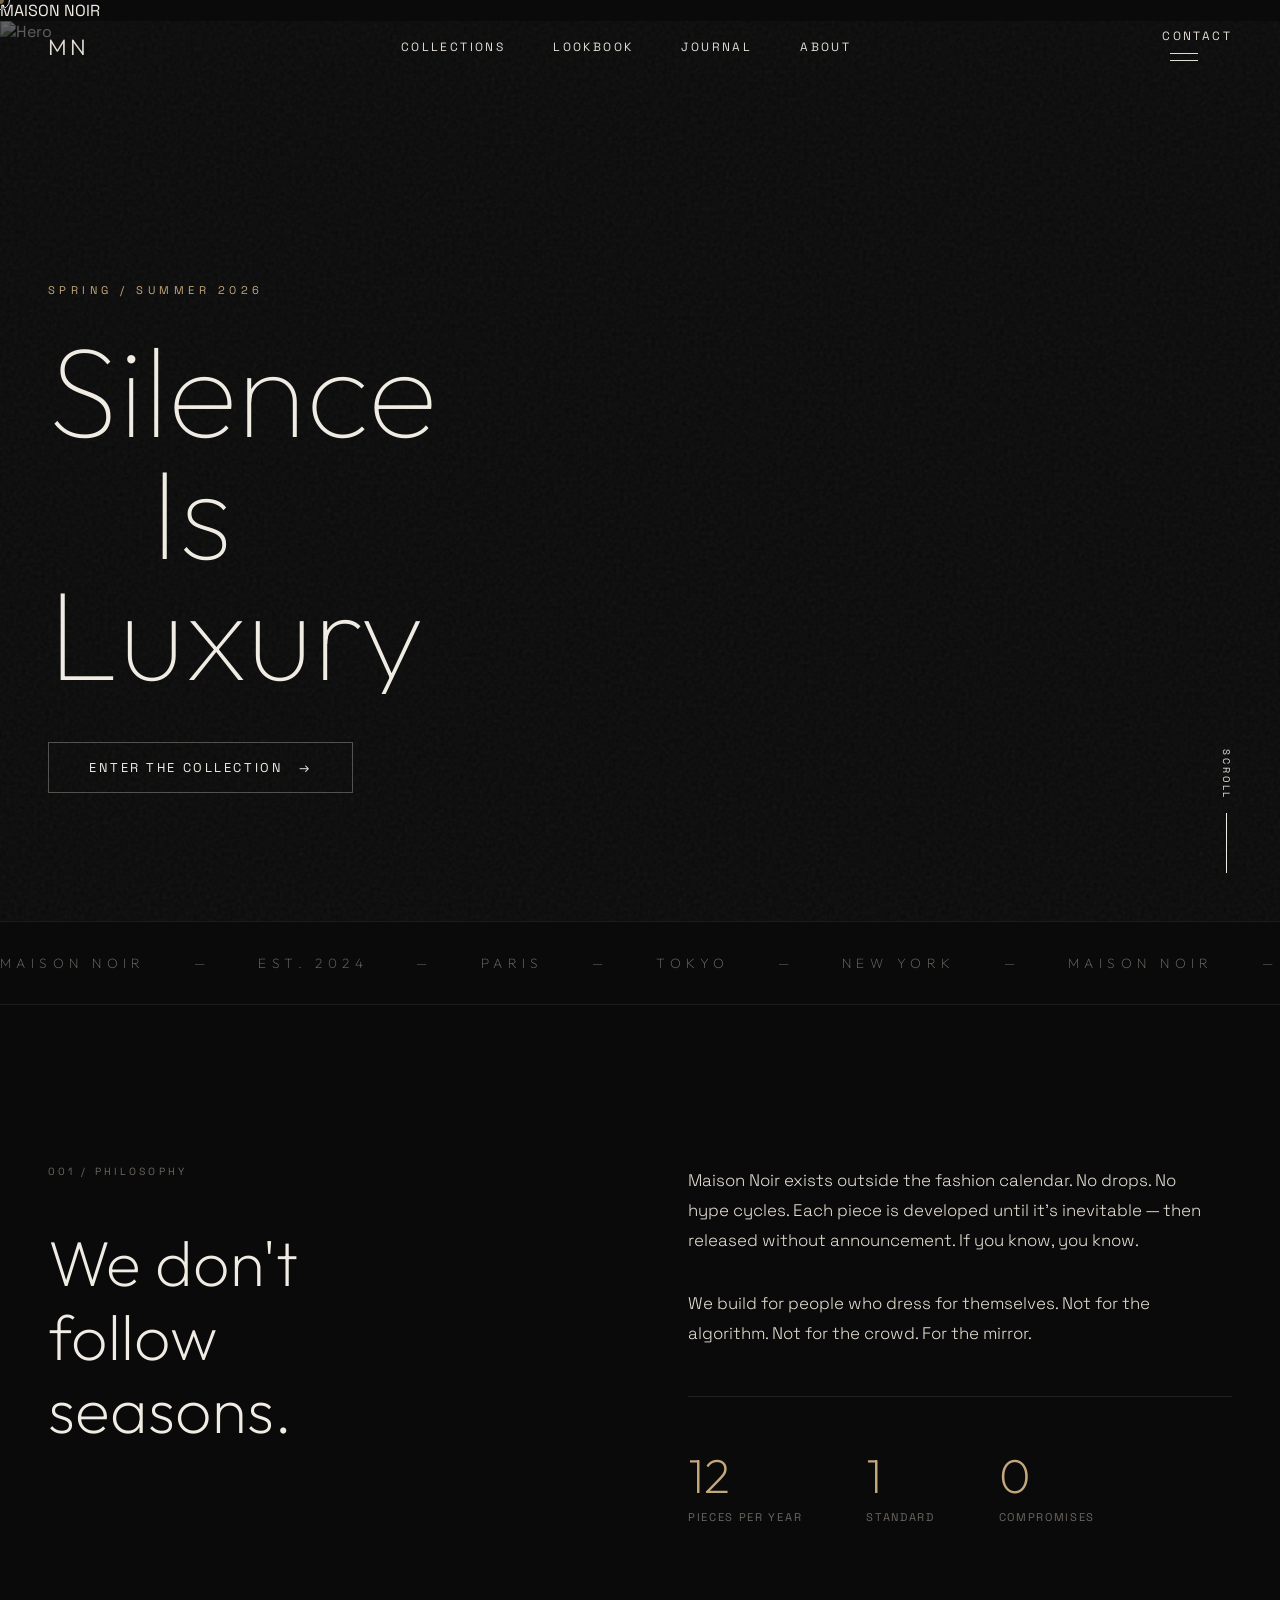
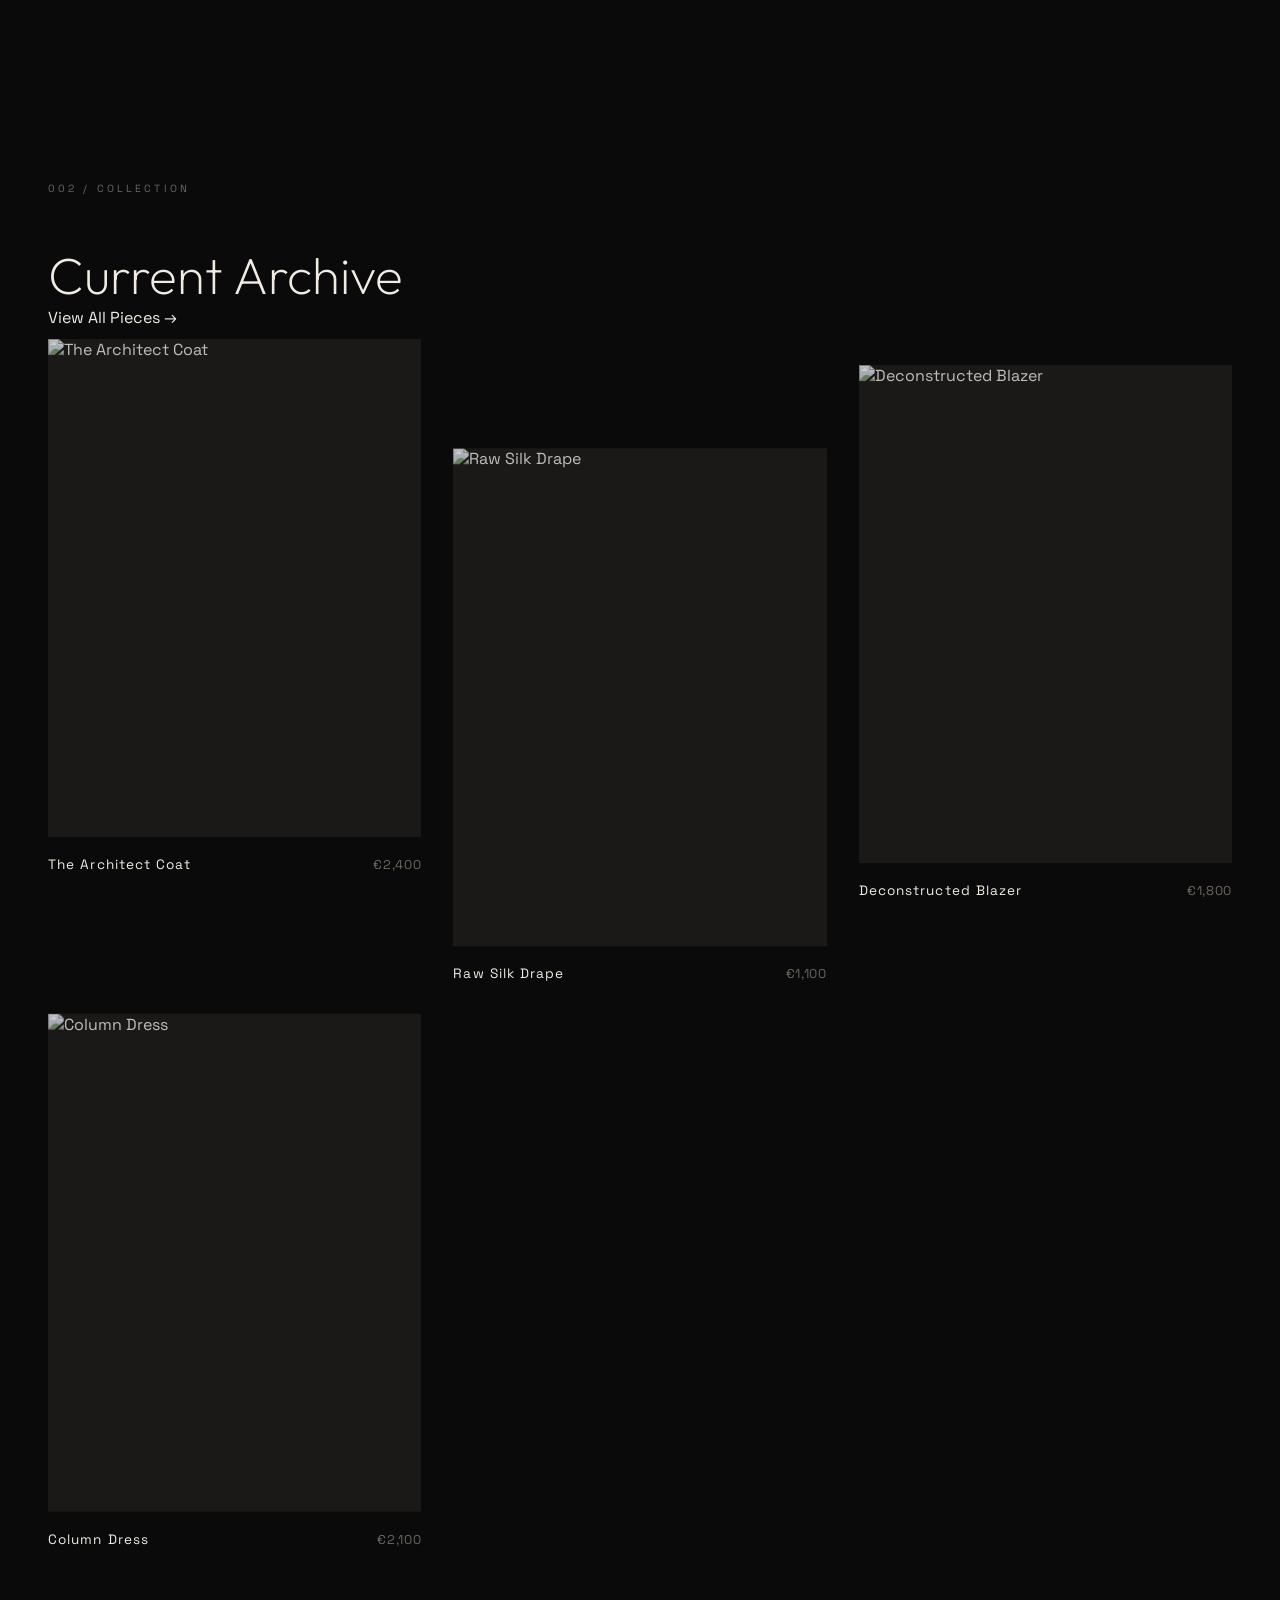
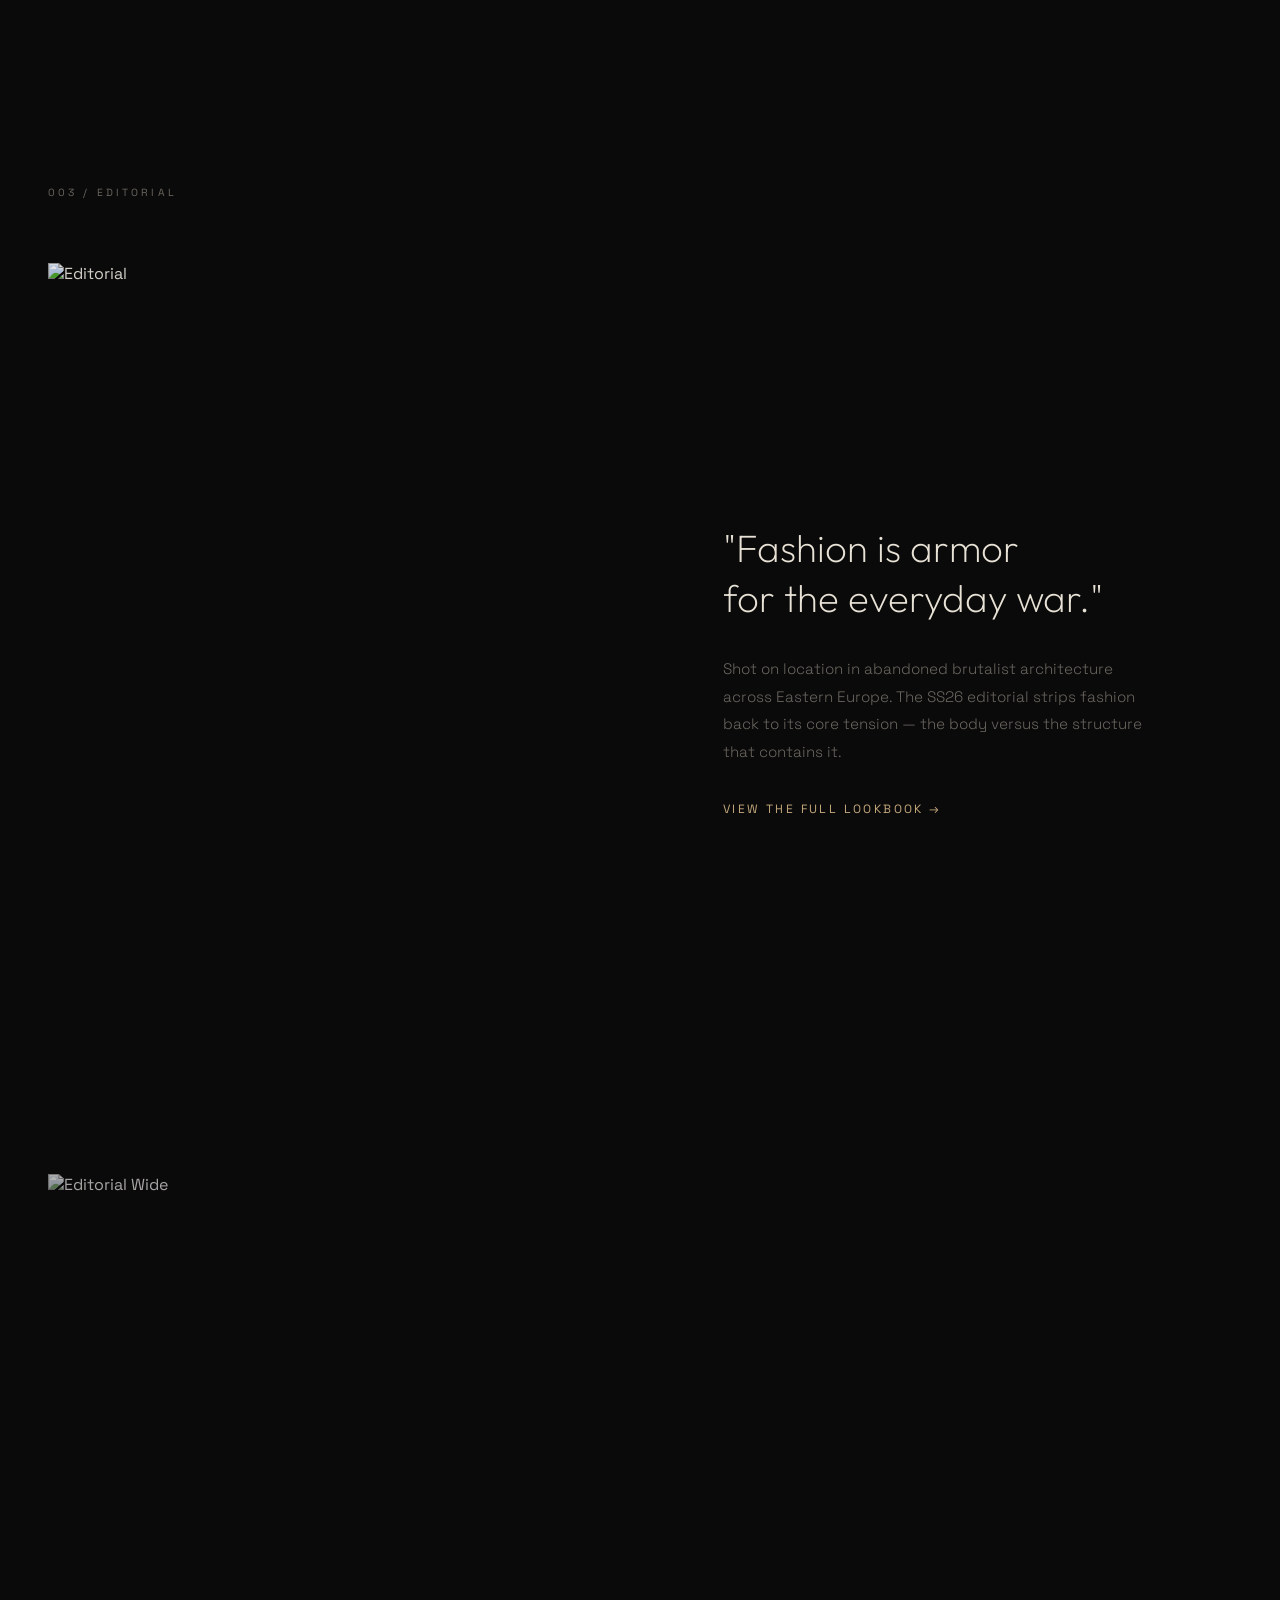
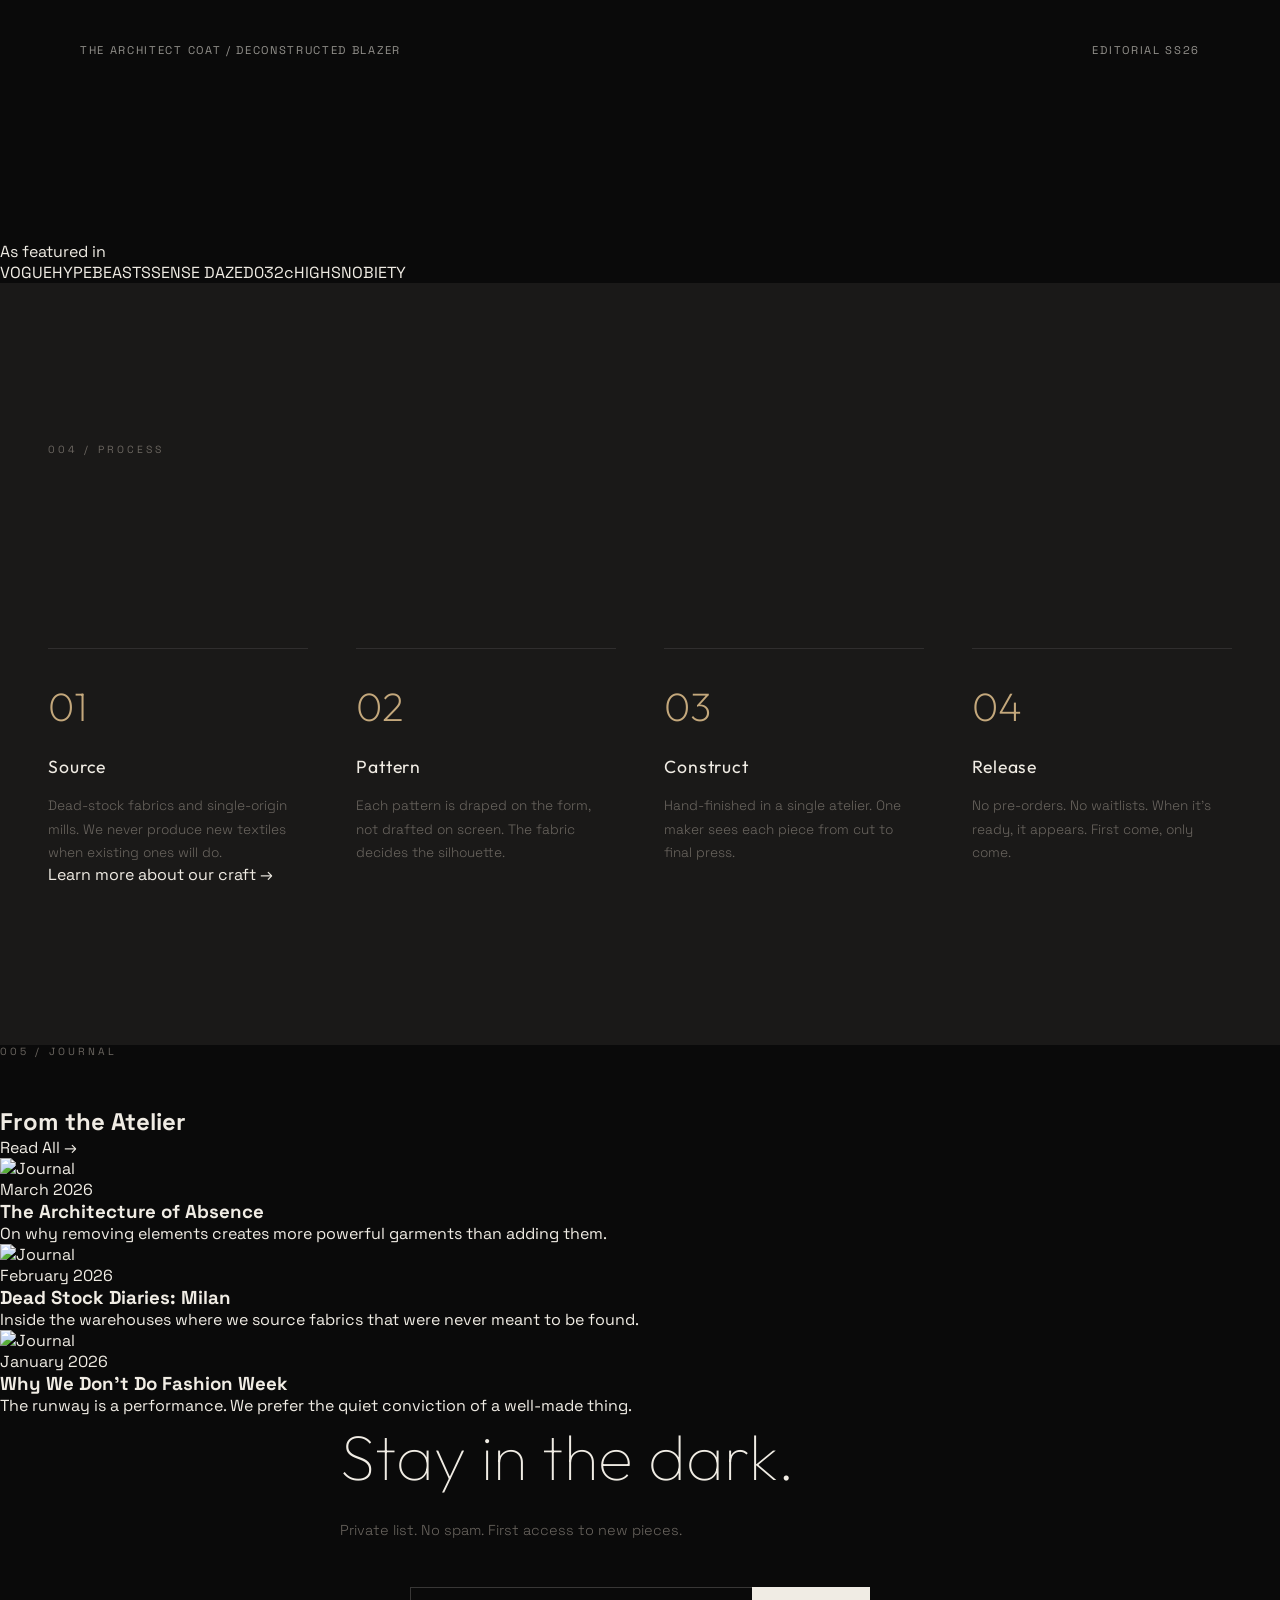
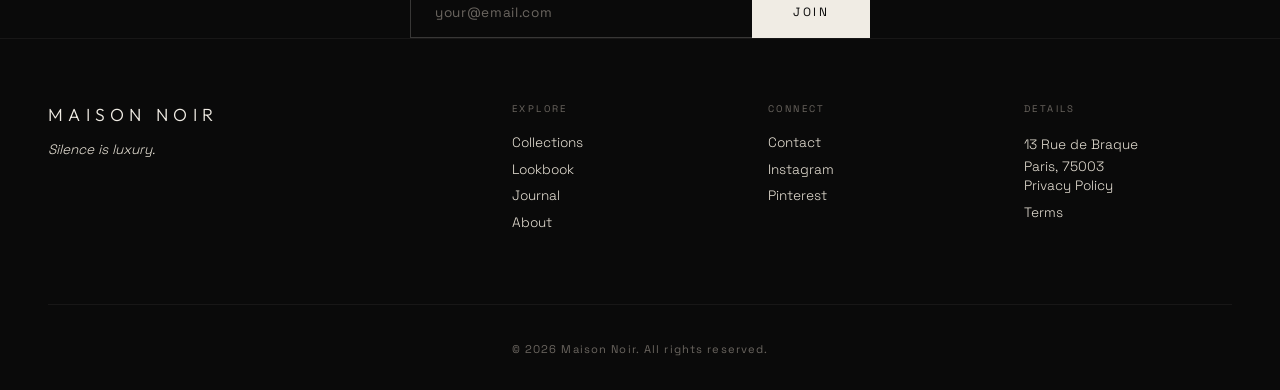
==== commit cbbe814a: "v3: rebuild index.html with full luxury homepage" ====
--- a/index.html
+++ b/index.html
@@ -3,7 +3,7 @@
 <head>
   <meta charset="UTF-8">
   <meta name="viewport" content="width=device-width, initial-scale=1.0">
-  <title>MAISON NOIR</title>
+  <title>MAISON NOIR &mdash; Silence Is Luxury</title>
   <link rel="stylesheet" href="css/style.css">
   <link rel="preconnect" href="https://fonts.googleapis.com">
   <link rel="preconnect" href="https://fonts.gstatic.com" crossorigin>
@@ -11,6 +11,11 @@
 </head>
 <body>
 
+  <!-- PAGE TRANSITION -->
+  <div id="pageTransition" class="page-transition">
+    <div class="transition-logo">MAISON NOIR</div>
+  </div>
+
   <!-- LOADER -->
   <div id="loader">
     <div class="loader-inner">
@@ -27,18 +32,17 @@
   <!-- NAV -->
   <nav id="nav">
     <div class="nav-left">
-      <a href="#" class="nav-logo">MN</a>
+      <a href="index.html" class="nav-logo">MN</a>
     </div>
     <div class="nav-center">
-      <a href="#" class="nav-link" data-hover="Archive">Archive</a>
-      <a href="#" class="nav-link" data-hover="Collection">Collection</a>
-      <a href="#" class="nav-link" data-hover="World">World</a>
+      <a href="collections.html" class="nav-link page-link" data-hover="Collections">Collections</a>
+      <a href="lookbook.html" class="nav-link page-link" data-hover="Lookbook">Lookbook</a>
+      <a href="journal.html" class="nav-link page-link" data-hover="Journal">Journal</a>
+      <a href="about.html" class="nav-link page-link" data-hover="About">About</a>
     </div>
     <div class="nav-right">
-      <button class="nav-menu-btn" id="menuBtn">
-        <span></span>
-        <span></span>
-      </button>
+      <a href="contact.html" class="nav-link page-link nav-contact" data-hover="Contact">Contact</a>
+      <button class="nav-menu-btn" id="menuBtn"><span></span><span></span></button>
     </div>
   </nav>
 
@@ -47,23 +51,25 @@
     <div class="menu-grid">
       <div class="menu-col">
         <span class="menu-label">Navigate</span>
-        <a href="#hero" class="menu-link">Home</a>
-        <a href="#collection" class="menu-link">Collection</a>
-        <a href="#editorial" class="menu-link">Editorial</a>
-        <a href="#about" class="menu-link">About</a>
+        <a href="index.html" class="menu-link">Home</a>
+        <a href="collections.html" class="menu-link page-link">Collections</a>
+        <a href="lookbook.html" class="menu-link page-link">Lookbook</a>
+        <a href="journal.html" class="menu-link page-link">Journal</a>
+        <a href="about.html" class="menu-link page-link">About</a>
       </div>
       <div class="menu-col">
         <span class="menu-label">Connect</span>
+        <a href="contact.html" class="menu-link page-link">Contact</a>
         <a href="#" class="menu-link">Instagram</a>
-        <a href="#" class="menu-link">Journal</a>
-        <a href="#" class="menu-link">Contact</a>
+        <a href="#" class="menu-link">Pinterest</a>
+        <a href="#" class="menu-link">Press</a>
       </div>
       <div class="menu-col menu-featured">
         <span class="menu-label">Latest</span>
         <div class="menu-featured-img">
-          <img src="https://images.unsplash.com/photo-1558618666-fcd25c85f82e?w=600&q=80" alt="Featured">
+          <img src="https://images.unsplash.com/photo-1558618666-fcd25c85f82e?w=600&q=80" alt="Featured" loading="lazy">
         </div>
-        <span class="menu-caption">SS26 Campaign</span>
+        <span class="menu-caption">SS26 Campaign &rarr;</span>
       </div>
     </div>
   </div>
@@ -75,187 +81,128 @@
       <div class="hero-grain"></div>
     </div>
     <div class="hero-content">
-      <div class="hero-eyebrow">
-        <span class="line-reveal">Spring / Summer 2026</span>
-      </div>
+      <div class="hero-eyebrow"><span class="line-reveal">Spring / Summer 2026</span></div>
       <h1 class="hero-title">
         <span class="title-line"><span class="line-reveal">Silence</span></span>
         <span class="title-line title-indent"><span class="line-reveal">Is</span></span>
         <span class="title-line"><span class="line-reveal">Luxury</span></span>
       </h1>
       <div class="hero-cta">
-        <a href="#collection" class="btn-reveal">
+        <a href="collections.html" class="btn-reveal page-link">
           <span class="btn-text">Enter the Collection</span>
           <span class="btn-arrow">&rarr;</span>
         </a>
       </div>
     </div>
-    <div class="hero-scroll">
-      <span>Scroll</span>
-      <div class="scroll-line"></div>
-    </div>
+    <div class="hero-scroll"><span>Scroll</span><div class="scroll-line"></div></div>
   </section>
 
   <!-- MARQUEE -->
   <section class="marquee-section">
     <div class="marquee-track">
-      <span>MAISON NOIR</span>
-      <span>&mdash;</span>
-      <span>EST. 2024</span>
-      <span>&mdash;</span>
-      <span>PARIS</span>
-      <span>&mdash;</span>
-      <span>TOKYO</span>
-      <span>&mdash;</span>
-      <span>NEW YORK</span>
-      <span>&mdash;</span>
-      <span>MAISON NOIR</span>
-      <span>&mdash;</span>
-      <span>EST. 2024</span>
-      <span>&mdash;</span>
-      <span>PARIS</span>
-      <span>&mdash;</span>
-      <span>TOKYO</span>
-      <span>&mdash;</span>
-      <span>NEW YORK</span>
-      <span>&mdash;</span>
+      <span>MAISON NOIR</span><span>&mdash;</span><span>EST. 2024</span><span>&mdash;</span><span>PARIS</span><span>&mdash;</span><span>TOKYO</span><span>&mdash;</span><span>NEW YORK</span><span>&mdash;</span>
+      <span>MAISON NOIR</span><span>&mdash;</span><span>EST. 2024</span><span>&mdash;</span><span>PARIS</span><span>&mdash;</span><span>TOKYO</span><span>&mdash;</span><span>NEW YORK</span><span>&mdash;</span>
     </div>
   </section>
 
   <!-- PHILOSOPHY -->
-  <section id="about" class="philosophy">
+  <section id="philosophy" class="philosophy">
     <div class="philosophy-grid">
       <div class="philosophy-left">
         <span class="section-tag">001 / Philosophy</span>
         <h2 class="philosophy-title scroll-reveal">We don't<br>follow<br>seasons.</h2>
       </div>
       <div class="philosophy-right">
-        <p class="philosophy-text scroll-reveal">Maison Noir exists outside the fashion calendar. No drops. No hype cycles. Each piece is developed until it's inevitable -- then released without announcement. If you know, you know.</p>
+        <p class="philosophy-text scroll-reveal">Maison Noir exists outside the fashion calendar. No drops. No hype cycles. Each piece is developed until it's inevitable &mdash; then released without announcement. If you know, you know.</p>
         <p class="philosophy-text scroll-reveal">We build for people who dress for themselves. Not for the algorithm. Not for the crowd. For the mirror.</p>
         <div class="philosophy-stats scroll-reveal">
-          <div class="stat">
-            <span class="stat-num">12</span>
-            <span class="stat-label">Pieces per year</span>
-          </div>
-          <div class="stat">
-            <span class="stat-num">1</span>
-            <span class="stat-label">Standard</span>
-          </div>
-          <div class="stat">
-            <span class="stat-num">0</span>
-            <span class="stat-label">Compromises</span>
-          </div>
+          <div class="stat"><span class="stat-num">12</span><span class="stat-label">Pieces per year</span></div>
+          <div class="stat"><span class="stat-num">1</span><span class="stat-label">Standard</span></div>
+          <div class="stat"><span class="stat-num">0</span><span class="stat-label">Compromises</span></div>
         </div>
       </div>
     </div>
   </section>
 
-  <!-- COLLECTION -->
+  <!-- COLLECTION PREVIEW -->
   <section id="collection" class="collection">
     <div class="collection-header">
       <span class="section-tag">002 / Collection</span>
       <h2 class="collection-title scroll-reveal">Current Archive</h2>
+      <a href="collections.html" class="collection-view-all page-link scroll-reveal">View All Pieces &rarr;</a>
     </div>
     <div class="collection-grid">
       <div class="collection-item" data-speed="0.9">
-        <div class="item-img-wrap">
-          <img src="https://images.unsplash.com/photo-1592878904946-b3cd8ae243d0?w=800&q=80" alt="Structured Coat">
-          <div class="item-overlay">
-            <span>View Piece</span>
-          </div>
-        </div>
-        <div class="item-info">
-          <span class="item-name">The Architect Coat</span>
-          <span class="item-price">&euro;2,400</span>
-        </div>
+        <a href="product.html?piece=architect-coat" class="page-link">
+          <div class="item-img-wrap">
+            <img src="https://images.unsplash.com/photo-1592878904946-b3cd8ae243d0?w=800&q=80" alt="The Architect Coat" loading="lazy">
+            <div class="item-overlay"><span>View Piece</span></div>
+          </div>
+          <div class="item-info"><span class="item-name">The Architect Coat</span><span class="item-price">&euro;2,400</span></div>
+        </a>
       </div>
       <div class="collection-item" data-speed="1.1">
-        <div class="item-img-wrap">
-          <img src="https://images.unsplash.com/photo-1594938298603-c8148c4dae35?w=800&q=80" alt="Silk Layer">
-          <div class="item-overlay">
-            <span>View Piece</span>
-          </div>
-        </div>
-        <div class="item-info">
-          <span class="item-name">Raw Silk Drape</span>
-          <span class="item-price">&euro;1,100</span>
-        </div>
+        <a href="product.html?piece=raw-silk-drape" class="page-link">
+          <div class="item-img-wrap">
+            <img src="https://images.unsplash.com/photo-1594938298603-c8148c4dae35?w=800&q=80" alt="Raw Silk Drape" loading="lazy">
+            <div class="item-overlay"><span>View Piece</span></div>
+          </div>
+          <div class="item-info"><span class="item-name">Raw Silk Drape</span><span class="item-price">&euro;1,100</span></div>
+        </a>
       </div>
       <div class="collection-item" data-speed="0.95">
-        <div class="item-img-wrap">
-          <img src="https://images.unsplash.com/photo-1578932750294-f5075e85f44a?w=800&q=80" alt="Noir Blazer">
-          <div class="item-overlay">
-            <span>View Piece</span>
-          </div>
-        </div>
-        <div class="item-info">
-          <span class="item-name">Deconstructed Blazer</span>
-          <span class="item-price">&euro;1,800</span>
-        </div>
+        <a href="product.html?piece=deconstructed-blazer" class="page-link">
+          <div class="item-img-wrap">
+            <img src="https://images.unsplash.com/photo-1578932750294-f5075e85f44a?w=800&q=80" alt="Deconstructed Blazer" loading="lazy">
+            <div class="item-overlay"><span>View Piece</span></div>
+          </div>
+          <div class="item-info"><span class="item-name">Deconstructed Blazer</span><span class="item-price">&euro;1,800</span></div>
+        </a>
       </div>
       <div class="collection-item" data-speed="1.05">
-        <div class="item-img-wrap">
-          <img src="https://images.unsplash.com/photo-1515886657613-9f3515b0c78f?w=800&q=80" alt="Column Dress">
-          <div class="item-overlay">
-            <span>View Piece</span>
-          </div>
-        </div>
-        <div class="item-info">
-          <span class="item-name">Column Dress</span>
-          <span class="item-price">&euro;2,100</span>
-        </div>
-      </div>
-      <div class="collection-item" data-speed="0.92">
-        <div class="item-img-wrap">
-          <img src="https://images.unsplash.com/photo-1539109136881-3be0616acf4b?w=800&q=80" alt="Layered Look">
-          <div class="item-overlay">
-            <span>View Piece</span>
-          </div>
-        </div>
-        <div class="item-info">
-          <span class="item-name">Shadow Trousers</span>
-          <span class="item-price">&euro;890</span>
-        </div>
-      </div>
-      <div class="collection-item" data-speed="1.08">
-        <div class="item-img-wrap">
-          <img src="https://images.unsplash.com/photo-1544441893-675973e31985?w=800&q=80" alt="Knit">
-          <div class="item-overlay">
-            <span>View Piece</span>
-          </div>
-        </div>
-        <div class="item-info">
-          <span class="item-name">Void Knit</span>
-          <span class="item-price">&euro;760</span>
-        </div>
-      </div>
-    </div>
-  </section>
-
-  <!-- EDITORIAL SPLIT -->
+        <a href="product.html?piece=column-dress" class="page-link">
+          <div class="item-img-wrap">
+            <img src="https://images.unsplash.com/photo-1515886657613-9f3515b0c78f?w=800&q=80" alt="Column Dress" loading="lazy">
+            <div class="item-overlay"><span>View Piece</span></div>
+          </div>
+          <div class="item-info"><span class="item-name">Column Dress</span><span class="item-price">&euro;2,100</span></div>
+        </a>
+      </div>
+    </div>
+  </section>
+
+  <!-- EDITORIAL -->
   <section id="editorial" class="editorial">
-    <div class="editorial-header">
-      <span class="section-tag">003 / Editorial</span>
-    </div>
+    <div class="editorial-header"><span class="section-tag">003 / Editorial</span></div>
     <div class="editorial-split">
       <div class="editorial-left">
         <div class="editorial-img-wrap scroll-reveal">
-          <img src="https://images.unsplash.com/photo-1469334031218-e382a71b716b?w=900&q=80" alt="Editorial 1">
+          <img src="https://images.unsplash.com/photo-1469334031218-e382a71b716b?w=900&q=80" alt="Editorial" loading="lazy">
         </div>
       </div>
       <div class="editorial-right">
         <div class="editorial-text-block">
           <h3 class="editorial-heading scroll-reveal">"Fashion is armor<br>for the everyday war."</h3>
-          <p class="editorial-body scroll-reveal">Shot on location in abandoned brutalist architecture across Eastern Europe. The SS26 editorial strips fashion back to its core tension -- the body versus the structure that contains it.</p>
-          <a href="#" class="editorial-link scroll-reveal">Read the full story &rarr;</a>
+          <p class="editorial-body scroll-reveal">Shot on location in abandoned brutalist architecture across Eastern Europe. The SS26 editorial strips fashion back to its core tension &mdash; the body versus the structure that contains it.</p>
+          <a href="lookbook.html" class="editorial-link scroll-reveal page-link">View the full lookbook &rarr;</a>
         </div>
       </div>
     </div>
     <div class="editorial-wide scroll-reveal">
-      <img src="https://images.unsplash.com/photo-1558171813-4c088753af8f?w=1400&q=80" alt="Editorial Wide">
+      <img src="https://images.unsplash.com/photo-1558171813-4c088753af8f?w=1400&q=80" alt="Editorial Wide" loading="lazy">
       <div class="editorial-wide-caption">
-        <span>The Architect Coat / Deconstructed Blazer</span>
-        <span>Editorial SS26</span>
+        <span>The Architect Coat / Deconstructed Blazer</span><span>Editorial SS26</span>
+      </div>
+    </div>
+  </section>
+
+  <!-- PRESS BAR -->
+  <section class="press-bar">
+    <div class="press-bar-inner">
+      <span class="press-label">As featured in</span>
+      <div class="press-logos">
+        <span class="press-logo">VOGUE</span><span class="press-logo">HYPEBEAST</span><span class="press-logo">SSENSE</span>
+        <span class="press-logo">DAZED</span><span class="press-logo">032c</span><span class="press-logo">HIGHSNOBIETY</span>
       </div>
     </div>
   </section>
@@ -267,44 +214,64 @@
       <h2 class="process-title scroll-reveal">Built, not manufactured.</h2>
     </div>
     <div class="process-steps">
-      <div class="process-step scroll-reveal">
-        <span class="step-num">01</span>
-        <div class="step-content">
-          <h4>Source</h4>
-          <p>Dead-stock fabrics and single-origin mills. We never produce new textiles when existing ones will do.</p>
-        </div>
-      </div>
-      <div class="process-step scroll-reveal">
-        <span class="step-num">02</span>
-        <div class="step-content">
-          <h4>Pattern</h4>
-          <p>Each pattern is draped on the form, not drafted on screen. The fabric decides the silhouette.</p>
-        </div>
-      </div>
-      <div class="process-step scroll-reveal">
-        <span class="step-num">03</span>
-        <div class="step-content">
-          <h4>Construct</h4>
-          <p>Hand-finished in a single atelier. One maker sees each piece from cut to final press.</p>
-        </div>
-      </div>
-      <div class="process-step scroll-reveal">
-        <span class="step-num">04</span>
-        <div class="step-content">
-          <h4>Release</h4>
-          <p>No pre-orders. No waitlists. When it's ready, it appears. First come, only come.</p>
-        </div>
-      </div>
-    </div>
-  </section>
-
-  <!-- NEWSLETTER / CONTACT -->
-  <section class="contact">
+      <div class="process-step scroll-reveal"><span class="step-num">01</span><div class="step-content"><h4>Source</h4><p>Dead-stock fabrics and single-origin mills. We never produce new textiles when existing ones will do.</p></div></div>
+      <div class="process-step scroll-reveal"><span class="step-num">02</span><div class="step-content"><h4>Pattern</h4><p>Each pattern is draped on the form, not drafted on screen. The fabric decides the silhouette.</p></div></div>
+      <div class="process-step scroll-reveal"><span class="step-num">03</span><div class="step-content"><h4>Construct</h4><p>Hand-finished in a single atelier. One maker sees each piece from cut to final press.</p></div></div>
+      <div class="process-step scroll-reveal"><span class="step-num">04</span><div class="step-content"><h4>Release</h4><p>No pre-orders. No waitlists. When it's ready, it appears. First come, only come.</p></div></div>
+    </div>
+    <div class="process-cta scroll-reveal">
+      <a href="about.html" class="btn-outline page-link">Learn more about our craft &rarr;</a>
+    </div>
+  </section>
+
+  <!-- JOURNAL PREVIEW -->
+  <section class="journal-preview">
+    <div class="journal-preview-header">
+      <span class="section-tag">005 / Journal</span>
+      <h2 class="journal-preview-title scroll-reveal">From the Atelier</h2>
+      <a href="journal.html" class="collection-view-all page-link scroll-reveal">Read All &rarr;</a>
+    </div>
+    <div class="journal-preview-grid">
+      <article class="journal-card scroll-reveal">
+        <a href="journal.html" class="page-link">
+          <div class="journal-card-img"><img src="https://images.unsplash.com/photo-1558171813-4c088753af8f?w=600&q=80" alt="Journal" loading="lazy"></div>
+          <div class="journal-card-content">
+            <span class="journal-card-date">March 2026</span>
+            <h3 class="journal-card-title">The Architecture of Absence</h3>
+            <p class="journal-card-excerpt">On why removing elements creates more powerful garments than adding them.</p>
+          </div>
+        </a>
+      </article>
+      <article class="journal-card scroll-reveal">
+        <a href="journal.html" class="page-link">
+          <div class="journal-card-img"><img src="https://images.unsplash.com/photo-1445205170230-053b83016050?w=600&q=80" alt="Journal" loading="lazy"></div>
+          <div class="journal-card-content">
+            <span class="journal-card-date">February 2026</span>
+            <h3 class="journal-card-title">Dead Stock Diaries: Milan</h3>
+            <p class="journal-card-excerpt">Inside the warehouses where we source fabrics that were never meant to be found.</p>
+          </div>
+        </a>
+      </article>
+      <article class="journal-card scroll-reveal">
+        <a href="journal.html" class="page-link">
+          <div class="journal-card-img"><img src="https://images.unsplash.com/photo-1490481651871-ab68de25d43d?w=600&q=80" alt="Journal" loading="lazy"></div>
+          <div class="journal-card-content">
+            <span class="journal-card-date">January 2026</span>
+            <h3 class="journal-card-title">Why We Don't Do Fashion Week</h3>
+            <p class="journal-card-excerpt">The runway is a performance. We prefer the quiet conviction of a well-made thing.</p>
+          </div>
+        </a>
+      </article>
+    </div>
+  </section>
+
+  <!-- NEWSLETTER -->
+  <section class="contact-section">
     <div class="contact-inner">
       <h2 class="contact-title scroll-reveal">Stay in the dark.</h2>
       <p class="contact-sub scroll-reveal">Private list. No spam. First access to new pieces.</p>
       <form class="contact-form scroll-reveal">
-        <input type="email" placeholder="your@email.com" class="contact-input">
+        <input type="email" placeholder="your@email.com" class="contact-input" required>
         <button type="submit" class="contact-btn">Join</button>
       </form>
     </div>
@@ -313,28 +280,28 @@
   <!-- FOOTER -->
   <footer class="footer">
     <div class="footer-grid">
+      <div class="footer-col"><span class="footer-logo">MAISON NOIR</span><p class="footer-tagline">Silence is luxury.</p></div>
       <div class="footer-col">
-        <span class="footer-logo">MAISON NOIR</span>
-        <p class="footer-tagline">Silence is luxury.</p>
+        <span class="footer-label">Explore</span>
+        <a href="collections.html" class="page-link">Collections</a>
+        <a href="lookbook.html" class="page-link">Lookbook</a>
+        <a href="journal.html" class="page-link">Journal</a>
+        <a href="about.html" class="page-link">About</a>
       </div>
       <div class="footer-col">
-        <span class="footer-label">Location</span>
-        <p>13 Rue de Braque<br>Paris, 75003</p>
-      </div>
-      <div class="footer-col">
-        <span class="footer-label">Social</span>
+        <span class="footer-label">Connect</span>
+        <a href="contact.html" class="page-link">Contact</a>
         <a href="#">Instagram</a>
         <a href="#">Pinterest</a>
       </div>
       <div class="footer-col">
-        <span class="footer-label">Legal</span>
-        <a href="#">Privacy</a>
+        <span class="footer-label">Details</span>
+        <p>13 Rue de Braque<br>Paris, 75003</p>
+        <a href="#">Privacy Policy</a>
         <a href="#">Terms</a>
       </div>
     </div>
-    <div class="footer-bottom">
-      <span>&copy; 2026 Maison Noir. All rights reserved.</span>
-    </div>
+    <div class="footer-bottom"><span>&copy; 2026 Maison Noir. All rights reserved.</span></div>
   </footer>
 
   <script src="js/main.js"></script>
